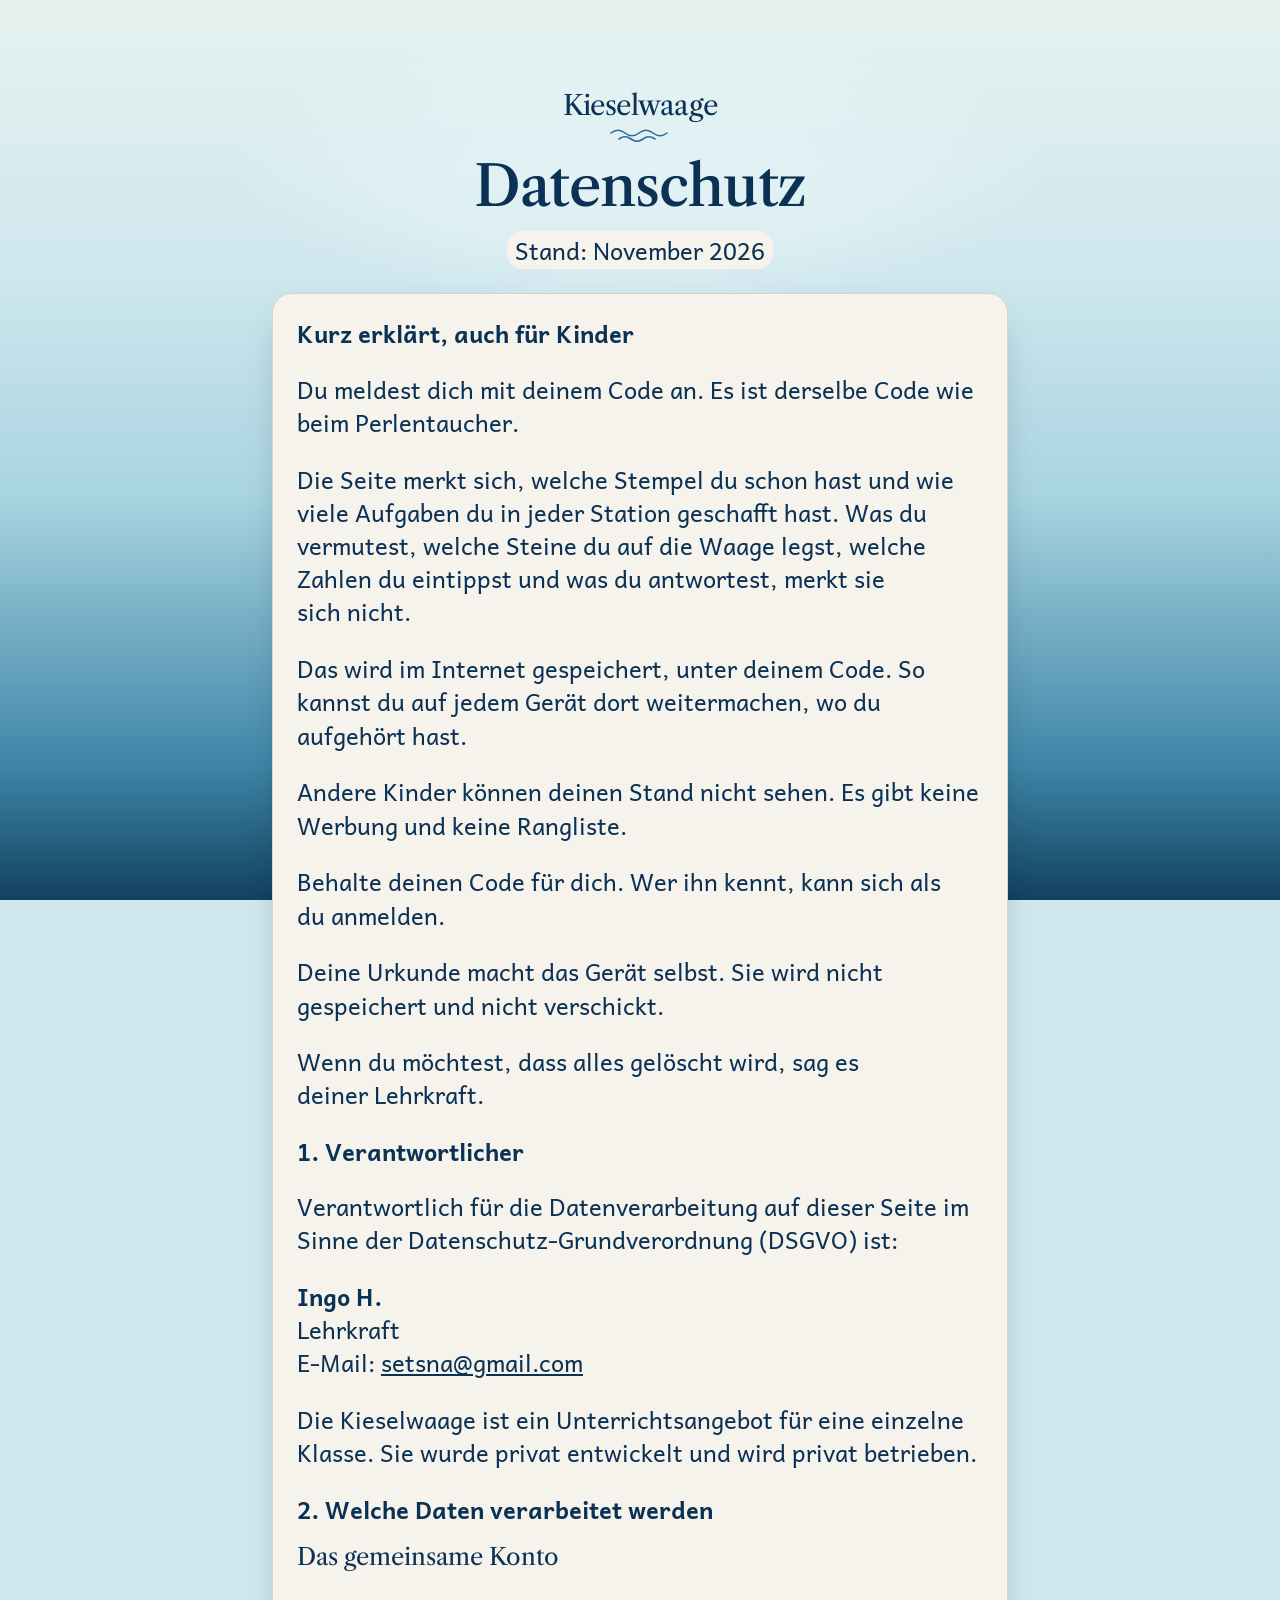
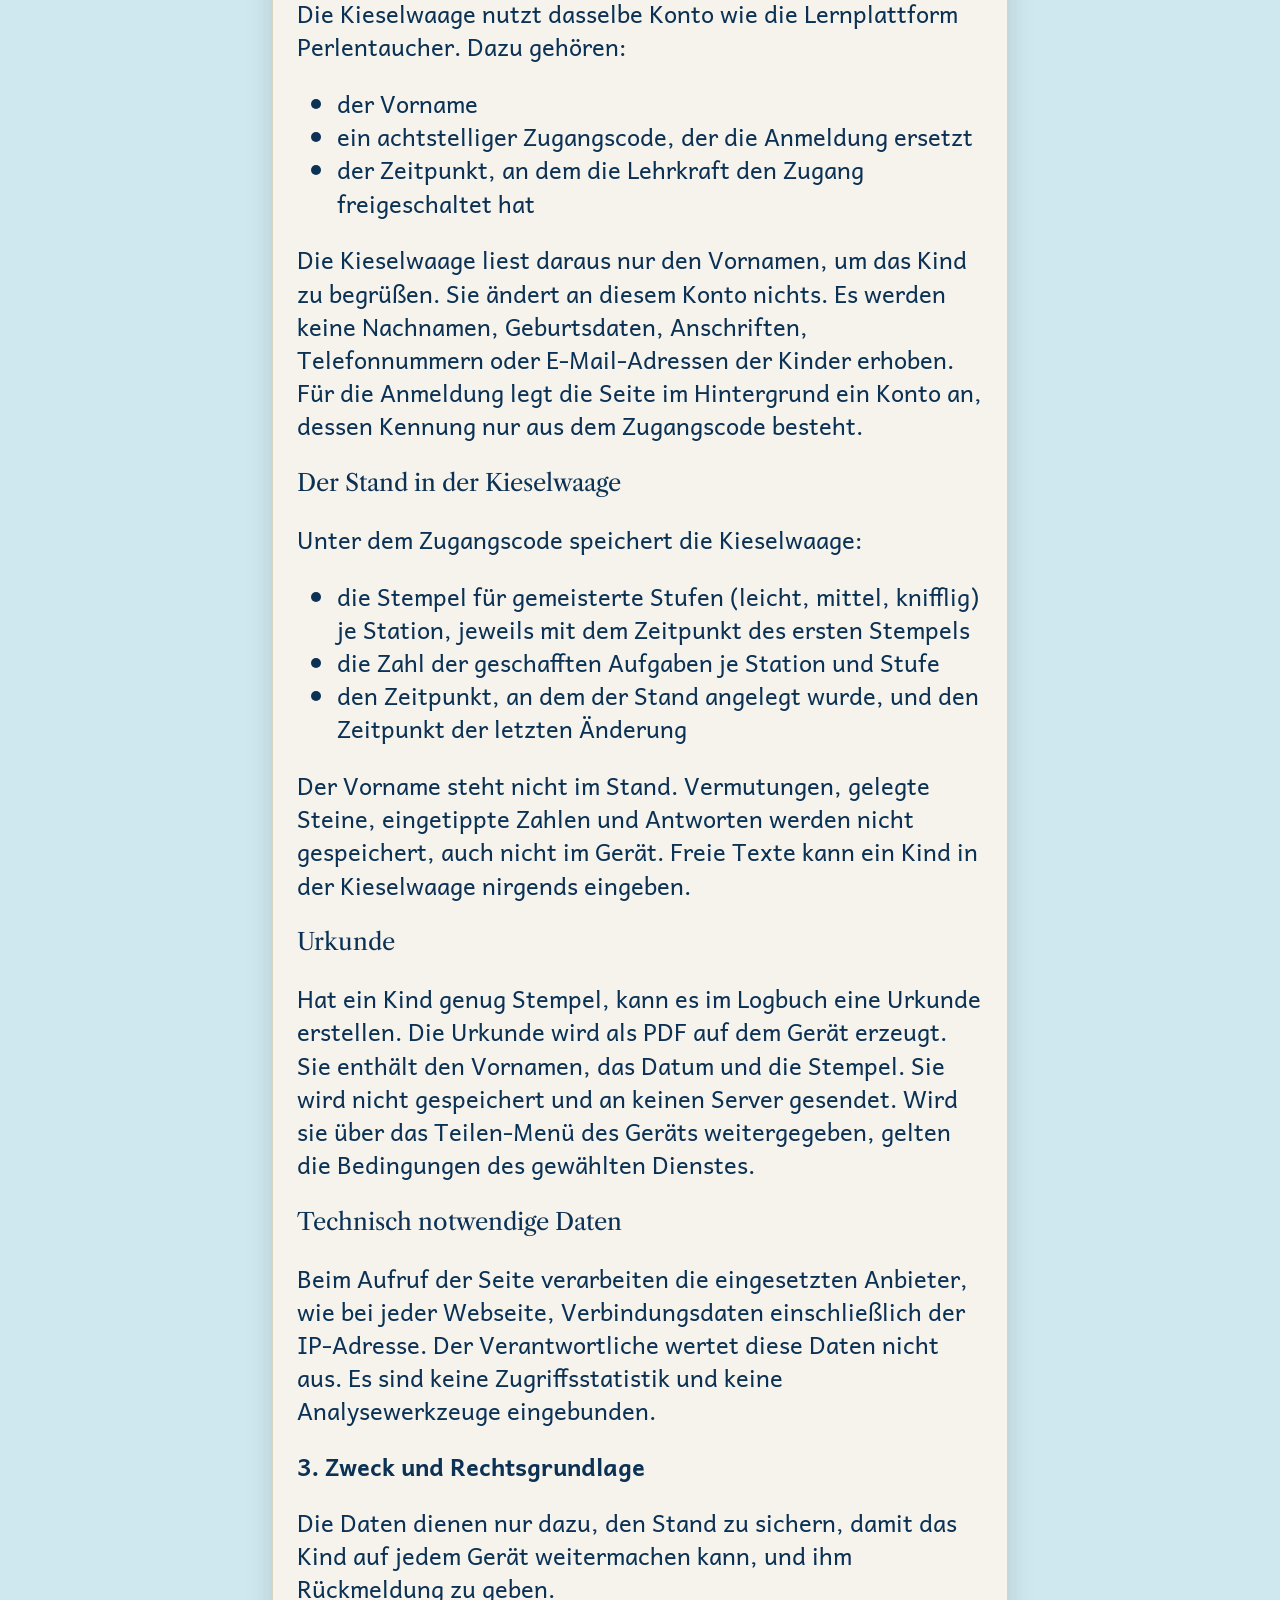
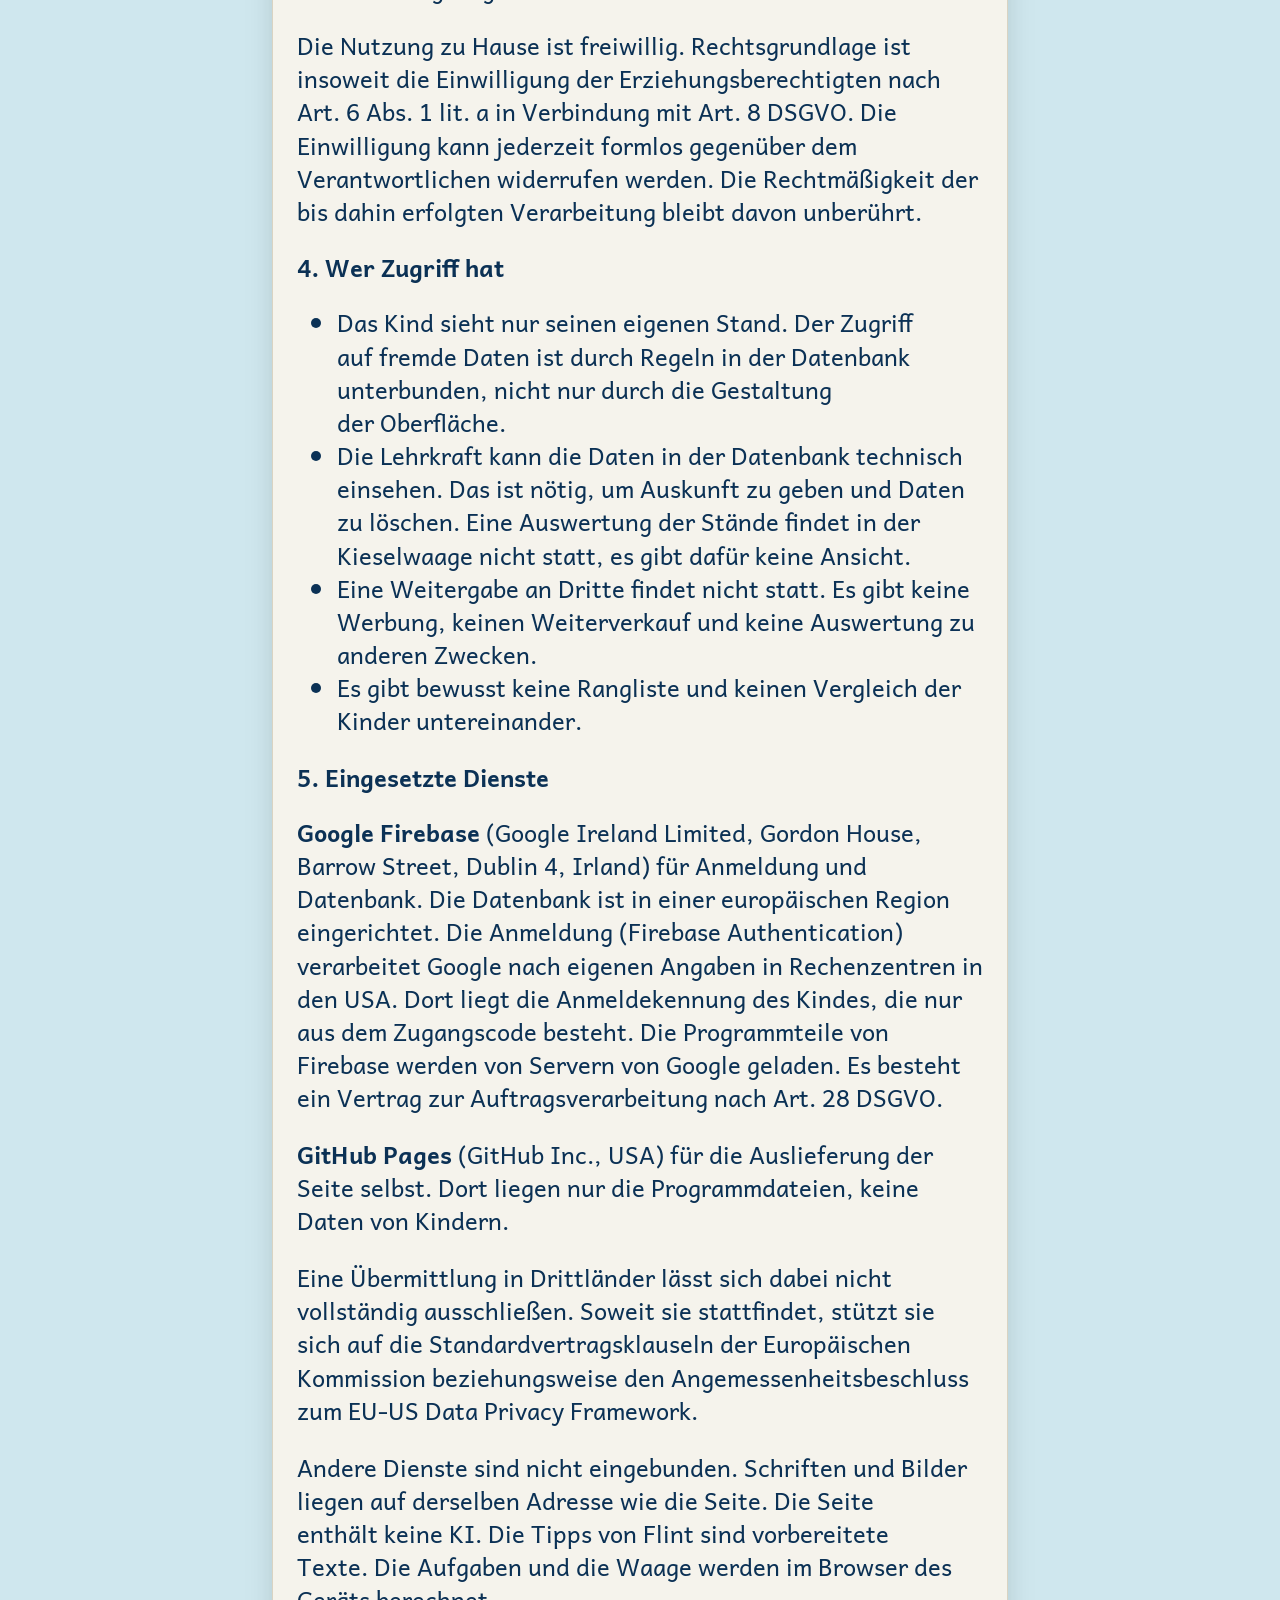
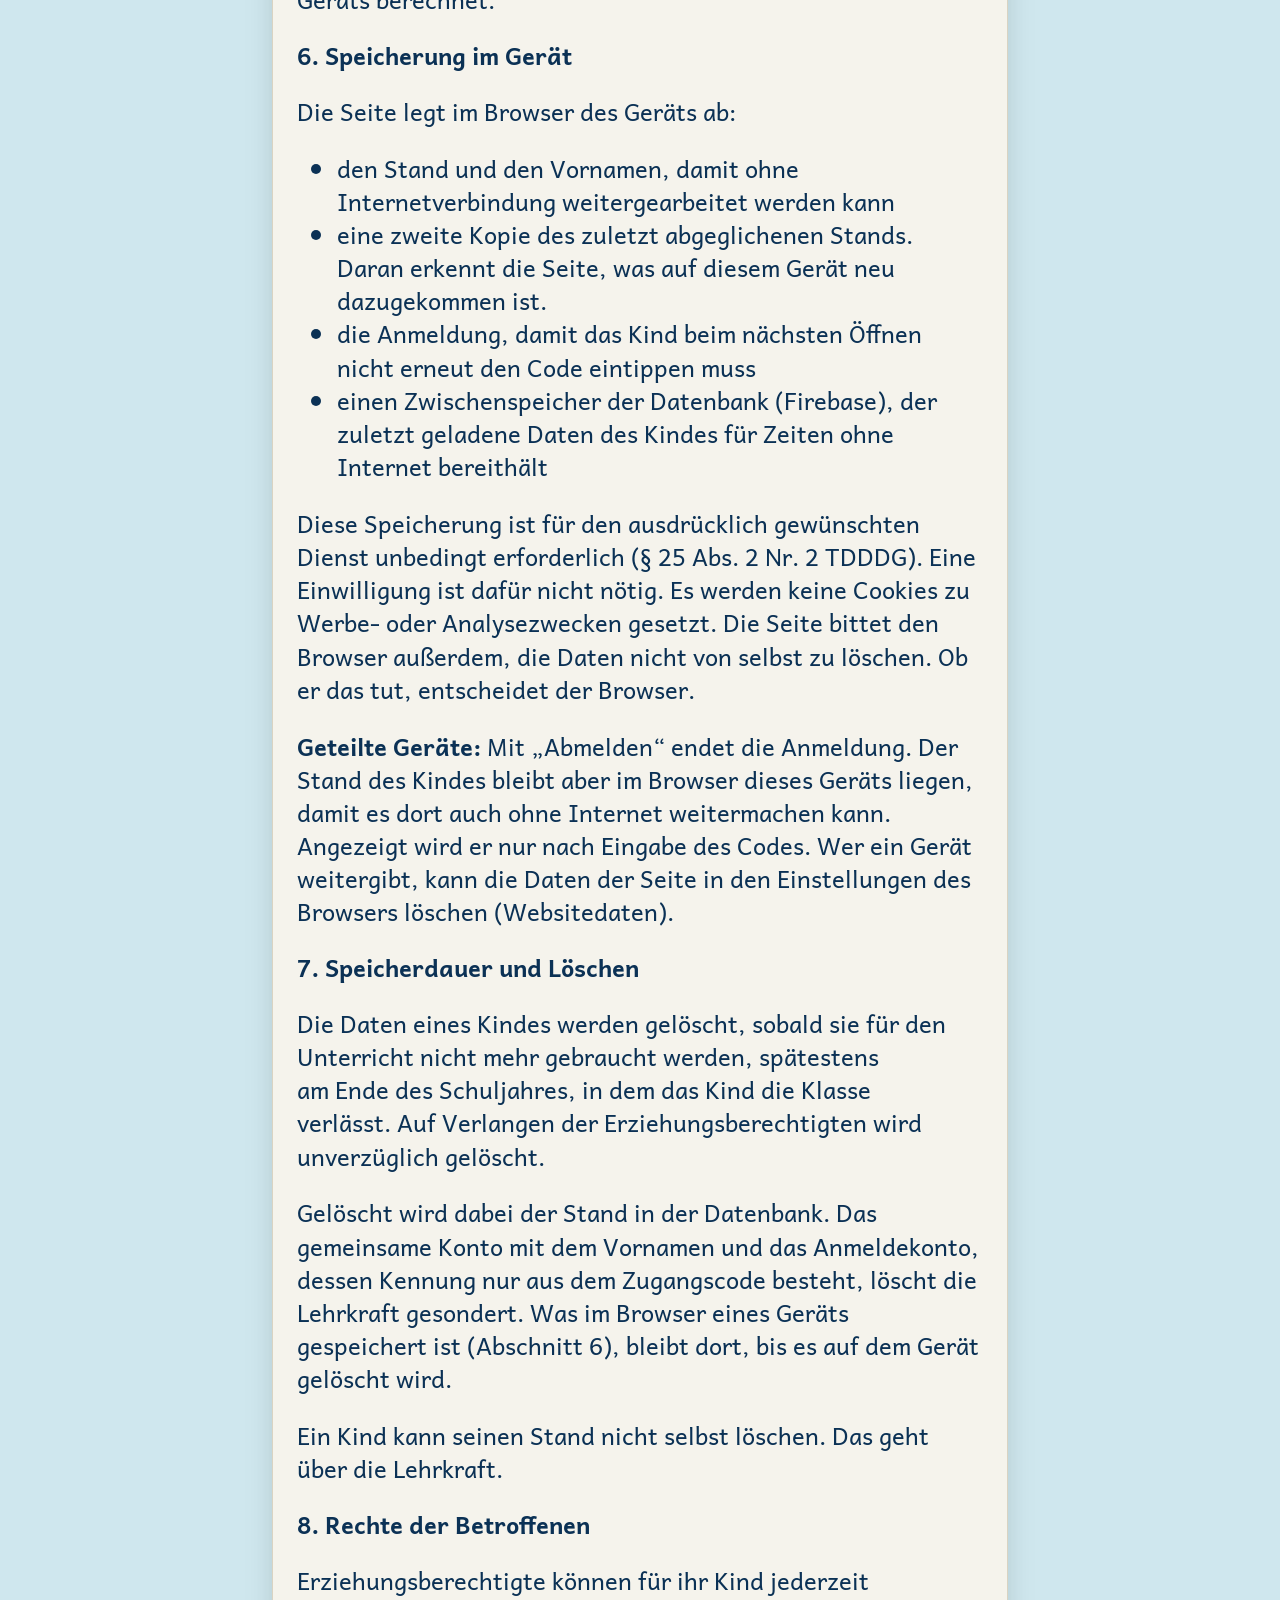
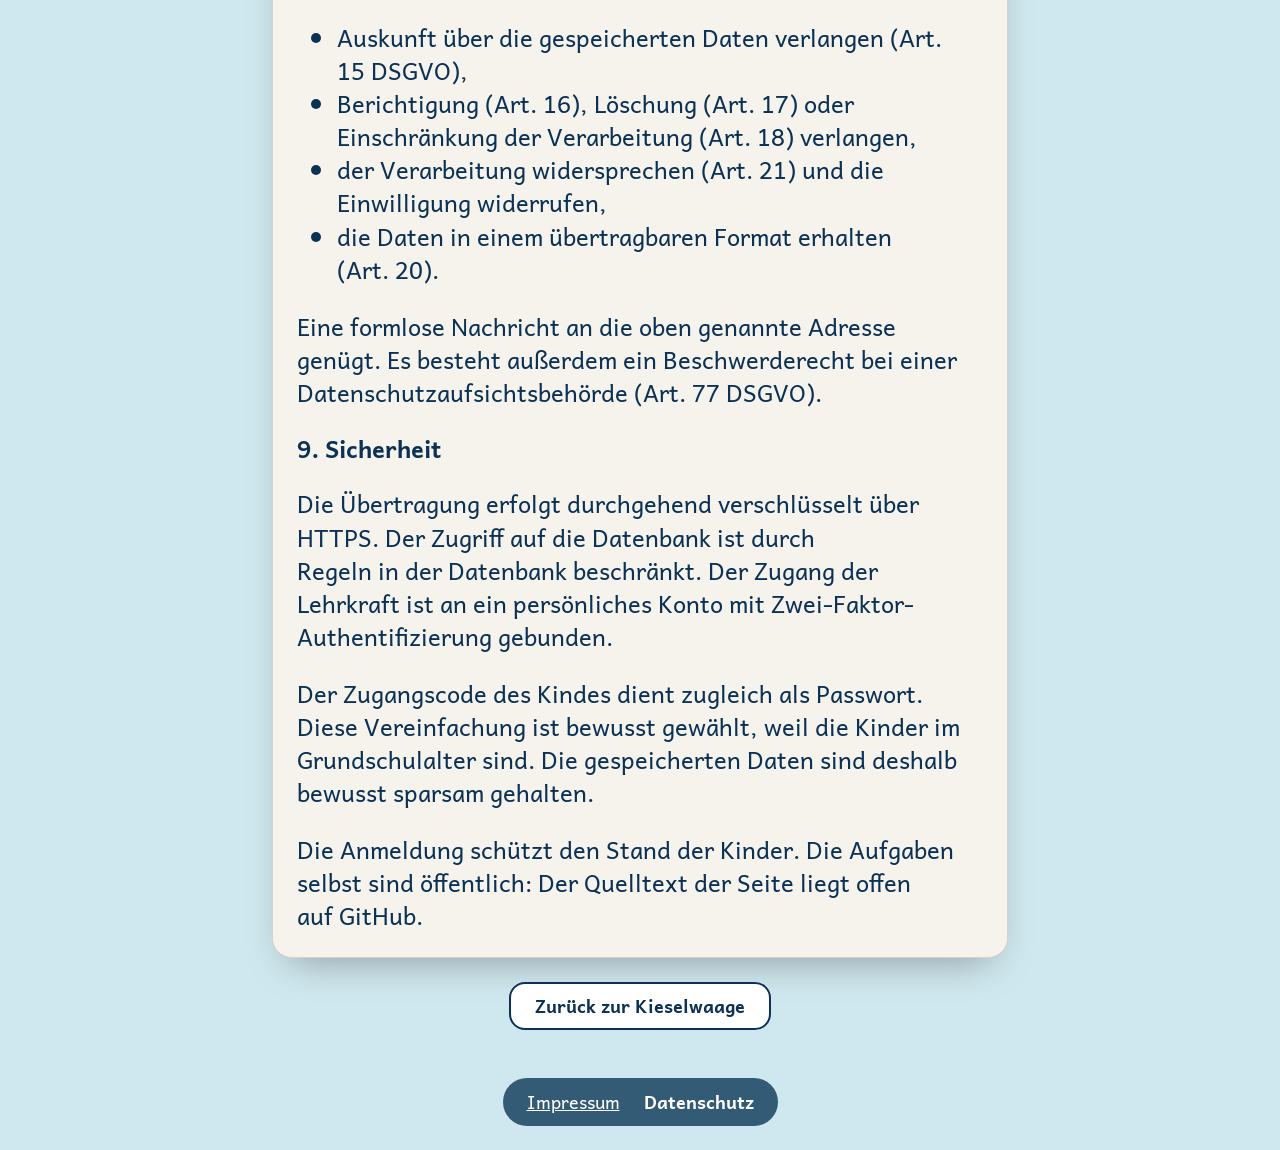
==== datenschutz.html @ 5410325e "Steine im Waagenbild antippbar, alter Satz verschwindet (v5) iPad-Befund: Kinder tippen auf die Stei" ====
<!doctype html>
<html lang="de">
<head>
  <meta charset="utf-8">
  <meta name="viewport" content="width=device-width, initial-scale=1, viewport-fit=cover">
  <meta http-equiv="Content-Security-Policy" content="default-src 'self'; img-src 'self'; style-src 'self'; script-src 'self'; font-src 'self'; connect-src 'self'; manifest-src 'self'; base-uri 'none'; form-action 'none'; object-src 'none'">
  <meta name="referrer" content="no-referrer">
  <meta name="robots" content="noindex, nofollow">
  <meta name="theme-color" content="#0e2f45">
  <title>Datenschutz – Kieselwaage</title>
  <link rel="stylesheet" href="css/tokens.css?v=5">
  <link rel="stylesheet" href="css/kieselwaage.css?v=5">
</head>
<body class="text-seite">
  <!-- Von Ingo freigegeben am 15.11.2026. Aufgebaut wie die Datenschutzseite der Chancenbucht, jede Angabe gegen den Code geprüft.
       15.11.2026 (Etappe 4): Abschnitt „Urkunde“ und „eingetippte Zahlen“ ergänzt, wie in der Chancenbucht. Von Ingo erneut freigegeben am 16.11.2026. -->
  <main class="seite">
    <header class="kopf">
      <a class="wortmarke" href="./">Kieselwaage<svg class="welle" viewBox="0 0 62 14" aria-hidden="true" focusable="false"><path d="M2 5c5-4 9-4 14 0s9 4 14 0 9-4 14 0 9 4 14 0M10 11c4-3 8-3 12 0s8 3 12 0 8-3 12 0" fill="none" stroke-width="1.6" stroke-linecap="round"/></svg></a>
      <h1>Datenschutz</h1>
      <p class="stand">Stand: November 2026</p>
    </header>

    <section class="papier rechtstext" aria-label="Datenschutzerklärung">
      <h2>Kurz erklärt, auch für Kinder</h2>
      <p>Du meldest dich mit deinem Code an. Es ist derselbe Code wie beim Perlentaucher.</p>
      <p>Die Seite merkt sich, welche Stempel du schon hast und wie viele Aufgaben du in jeder Station geschafft hast. Was du vermutest, welche Steine du auf die Waage legst, welche Zahlen du eintippst und was du antwortest, merkt sie sich nicht.</p>
      <p>Das wird im Internet gespeichert, unter deinem Code. So kannst du auf jedem Gerät dort weitermachen, wo du aufgehört hast.</p>
      <p>Andere Kinder können deinen Stand nicht sehen. Es gibt keine Werbung und keine Rangliste.</p>
      <p>Behalte deinen Code für dich. Wer ihn kennt, kann sich als du anmelden.</p>
      <p>Deine Urkunde macht das Gerät selbst. Sie wird nicht gespeichert und nicht verschickt.</p>
      <p>Wenn du möchtest, dass alles gelöscht wird, sag es deiner Lehrkraft.</p>

      <h2>1. Verantwortlicher</h2>
      <p>Verantwortlich für die Datenverarbeitung auf dieser Seite im Sinne der Datenschutz-Grundverordnung (DSGVO) ist:</p>
      <p><b>Ingo H.</b><br>Lehrkraft<br>E-Mail: <a href="mailto:setsna@gmail.com">setsna@gmail.com</a></p>
      <p>Die Kieselwaage ist ein Unterrichtsangebot für eine einzelne Klasse. Sie wurde privat entwickelt und wird privat betrieben.</p>

      <h2>2. Welche Daten verarbeitet werden</h2>
      <h3>Das gemeinsame Konto</h3>
      <p>Die Kieselwaage nutzt dasselbe Konto wie die Lernplattform Perlentaucher. Dazu gehören:</p>
      <ul>
        <li>der Vorname</li>
        <li>ein achtstelliger Zugangscode, der die Anmeldung ersetzt</li>
        <li>der Zeitpunkt, an dem die Lehrkraft den Zugang freigeschaltet hat</li>
      </ul>
      <p>Die Kieselwaage liest daraus nur den Vornamen, um das Kind zu begrüßen. Sie ändert an diesem Konto nichts. Es werden keine Nachnamen, Geburtsdaten, Anschriften, Telefonnummern oder E-Mail-Adressen der Kinder erhoben. Für die Anmeldung legt die Seite im Hintergrund ein Konto an, dessen Kennung nur aus dem Zugangscode besteht.</p>

      <h3>Der Stand in der Kieselwaage</h3>
      <p>Unter dem Zugangscode speichert die Kieselwaage:</p>
      <ul>
        <li>die Stempel für gemeisterte Stufen (leicht, mittel, knifflig) je Station, jeweils mit dem Zeitpunkt des ersten Stempels</li>
        <li>die Zahl der geschafften Aufgaben je Station und Stufe</li>
        <li>den Zeitpunkt, an dem der Stand angelegt wurde, und den Zeitpunkt der letzten Änderung</li>
      </ul>
      <p>Der Vorname steht nicht im Stand. Vermutungen, gelegte Steine, eingetippte Zahlen und Antworten werden nicht gespeichert, auch nicht im Gerät. Freie Texte kann ein Kind in der Kieselwaage nirgends eingeben.</p>

      <h3>Urkunde</h3>
      <p>Hat ein Kind genug Stempel, kann es im Logbuch eine Urkunde erstellen. Die Urkunde wird als PDF auf dem Gerät erzeugt. Sie enthält den Vornamen, das Datum und die Stempel. Sie wird nicht gespeichert und an keinen Server gesendet. Wird sie über das Teilen-Menü des Geräts weitergegeben, gelten die Bedingungen des gewählten Dienstes.</p>

      <h3>Technisch notwendige Daten</h3>
      <p>Beim Aufruf der Seite verarbeiten die eingesetzten Anbieter, wie bei jeder Webseite, Verbindungsdaten einschließlich der IP-Adresse. Der Verantwortliche wertet diese Daten nicht aus. Es sind keine Zugriffsstatistik und keine Analysewerkzeuge eingebunden.</p>

      <h2>3. Zweck und Rechtsgrundlage</h2>
      <p>Die Daten dienen nur dazu, den Stand zu sichern, damit das Kind auf jedem Gerät weitermachen kann, und ihm Rückmeldung zu geben.</p>
      <p>Die Nutzung zu Hause ist freiwillig. Rechtsgrundlage ist insoweit die Einwilligung der Erziehungsberechtigten nach Art. 6 Abs. 1 lit. a in Verbindung mit Art. 8 DSGVO. Die Einwilligung kann jederzeit formlos gegenüber dem Verantwortlichen widerrufen werden. Die Rechtmäßigkeit der bis dahin erfolgten Verarbeitung bleibt davon unberührt.</p>

      <h2>4. Wer Zugriff hat</h2>
      <ul>
        <li>Das Kind sieht nur seinen eigenen Stand. Der Zugriff auf fremde Daten ist durch Regeln in der Datenbank unterbunden, nicht nur durch die Gestaltung der Oberfläche.</li>
        <li>Die Lehrkraft kann die Daten in der Datenbank technisch einsehen. Das ist nötig, um Auskunft zu geben und Daten zu löschen. Eine Auswertung der Stände findet in der Kieselwaage nicht statt, es gibt dafür keine Ansicht.</li>
        <li>Eine Weitergabe an Dritte findet nicht statt. Es gibt keine Werbung, keinen Weiterverkauf und keine Auswertung zu anderen Zwecken.</li>
        <li>Es gibt bewusst keine Rangliste und keinen Vergleich der Kinder untereinander.</li>
      </ul>

      <h2>5. Eingesetzte Dienste</h2>
      <p><b>Google Firebase</b> (Google Ireland Limited, Gordon House, Barrow Street, Dublin 4, Irland) für Anmeldung und Datenbank. Die Datenbank ist in einer europäischen Region eingerichtet. Die Anmeldung (Firebase Authentication) verarbeitet Google nach eigenen Angaben in Rechenzentren in den USA. Dort liegt die Anmeldekennung des Kindes, die nur aus dem Zugangscode besteht. Die Programmteile von Firebase werden von Servern von Google geladen. Es besteht ein Vertrag zur Auftragsverarbeitung nach Art. 28 DSGVO.</p>
      <p><b>GitHub Pages</b> (GitHub Inc., USA) für die Auslieferung der Seite selbst. Dort liegen nur die Programmdateien, keine Daten von Kindern.</p>
      <p>Eine Übermittlung in Drittländer lässt sich dabei nicht vollständig ausschließen. Soweit sie stattfindet, stützt sie sich auf die Standardvertragsklauseln der Europäischen Kommission beziehungsweise den Angemessenheitsbeschluss zum EU-US Data Privacy Framework.</p>
      <p>Andere Dienste sind nicht eingebunden. Schriften und Bilder liegen auf derselben Adresse wie die Seite. Die Seite enthält keine KI. Die Tipps von Flint sind vorbereitete Texte. Die Aufgaben und die Waage werden im Browser des Geräts berechnet.</p>

      <h2>6. Speicherung im Gerät</h2>
      <p>Die Seite legt im Browser des Geräts ab:</p>
      <ul>
        <li>den Stand und den Vornamen, damit ohne Internetverbindung weitergearbeitet werden kann</li>
        <li>eine zweite Kopie des zuletzt abgeglichenen Stands. Daran erkennt die Seite, was auf diesem Gerät neu dazugekommen ist.</li>
        <li>die Anmeldung, damit das Kind beim nächsten Öffnen nicht erneut den Code eintippen muss</li>
        <li>einen Zwischenspeicher der Datenbank (Firebase), der zuletzt geladene Daten des Kindes für Zeiten ohne Internet bereithält</li>
      </ul>
      <p>Diese Speicherung ist für den ausdrücklich gewünschten Dienst unbedingt erforderlich (§ 25 Abs. 2 Nr. 2 TDDDG). Eine Einwilligung ist dafür nicht nötig. Es werden keine Cookies zu Werbe- oder Analysezwecken gesetzt. Die Seite bittet den Browser außerdem, die Daten nicht von selbst zu löschen. Ob er das tut, entscheidet der Browser.</p>
      <p><b>Geteilte Geräte:</b> Mit „Abmelden“ endet die Anmeldung. Der Stand des Kindes bleibt aber im Browser dieses Geräts liegen, damit es dort auch ohne Internet weitermachen kann. Angezeigt wird er nur nach Eingabe des Codes. Wer ein Gerät weitergibt, kann die Daten der Seite in den Einstellungen des Browsers löschen (Websitedaten).</p>

      <h2>7. Speicherdauer und Löschen</h2>
      <p>Die Daten eines Kindes werden gelöscht, sobald sie für den Unterricht nicht mehr gebraucht werden, spätestens am Ende des Schuljahres, in dem das Kind die Klasse verlässt. Auf Verlangen der Erziehungsberechtigten wird unverzüglich gelöscht.</p>
      <p>Gelöscht wird dabei der Stand in der Datenbank. Das gemeinsame Konto mit dem Vornamen und das Anmeldekonto, dessen Kennung nur aus dem Zugangscode besteht, löscht die Lehrkraft gesondert. Was im Browser eines Geräts gespeichert ist (Abschnitt 6), bleibt dort, bis es auf dem Gerät gelöscht wird.</p>
      <p>Ein Kind kann seinen Stand nicht selbst löschen. Das geht über die Lehrkraft.</p>

      <h2>8. Rechte der Betroffenen</h2>
      <p>Erziehungsberechtigte können für ihr Kind jederzeit</p>
      <ul>
        <li>Auskunft über die gespeicherten Daten verlangen (Art. 15 DSGVO),</li>
        <li>Berichtigung (Art. 16), Löschung (Art. 17) oder Einschränkung der Verarbeitung (Art. 18) verlangen,</li>
        <li>der Verarbeitung widersprechen (Art. 21) und die Einwilligung widerrufen,</li>
        <li>die Daten in einem übertragbaren Format erhalten (Art. 20).</li>
      </ul>
      <p>Eine formlose Nachricht an die oben genannte Adresse genügt. Es besteht außerdem ein Beschwerderecht bei einer Datenschutzaufsichtsbehörde (Art. 77 DSGVO).</p>

      <h2>9. Sicherheit</h2>
      <p>Die Übertragung erfolgt durchgehend verschlüsselt über HTTPS. Der Zugriff auf die Datenbank ist durch Regeln in der Datenbank beschränkt. Der Zugang der Lehrkraft ist an ein persönliches Konto mit Zwei-Faktor-Authentifizierung gebunden.</p>
      <p>Der Zugangscode des Kindes dient zugleich als Passwort. Diese Vereinfachung ist bewusst gewählt, weil die Kinder im Grundschulalter sind. Die gespeicherten Daten sind deshalb bewusst sparsam gehalten.</p>
      <p>Die Anmeldung schützt den Stand der Kinder. Die Aufgaben selbst sind öffentlich: Der Quelltext der Seite liegt offen auf GitHub.</p>
    </section>

    <p class="knopfreihe knopfreihe--mitte"><a class="knopf" href="./">Zurück zur Kieselwaage</a></p>
  </main>
  <footer class="fuss"><a href="impressum.html">Impressum</a> <a href="datenschutz.html" aria-current="page">Datenschutz</a></footer>
</body>
</html>
---- css/tokens.css ----
/* Kieselwaage: Schriften, Farben, Abstände, Schriftgrößen an einer Stelle.
   Grundlage: Lernlagune DESIGN.md, übernommen aus der Chancenbucht. Inhaltsfarben (Kiesel, Steine) kommen in Etappe 1c/2. */

@font-face {
  font-family: 'Libre Caslon Text';
  src: url('../schriften/libre-caslon-text.woff2') format('woff2');
  font-weight: 400 700;
  font-style: normal;
  font-display: swap;
}
@font-face {
  font-family: 'Andika';
  src: url('../schriften/andika-regular.woff2') format('woff2');
  font-weight: 400;
  font-style: normal;
  font-display: swap;
}
@font-face {
  font-family: 'Andika';
  src: url('../schriften/andika-bold.woff2') format('woff2');
  font-weight: 700;
  font-style: normal;
  font-display: swap;
}

:root {
  /* Farben (Lernlagune) */
  --tiefe: #0e2f45;
  --navy: #0b3155;
  --navy-weich: #133c5a;
  --welle: #2d6f98;
  --weiss: #ffffff;
  --papier: #f5f3ec;
  --papier-linie: #d9d3c2;
  --tinte-leise: #4a6275;
  --glas-kante: rgba(255, 255, 255, 0.5);
  --glas-schatten: rgba(0, 0, 0, 0.36);
  --nebel: rgba(10, 52, 84, 0.7);


  /* Schriften */
  --schrift-name: 'Libre Caslon Text', Georgia, 'Times New Roman', serif;
  --schrift-text: 'Andika', 'Trebuchet MS', system-ui, sans-serif;

  /* Schriftgrößen (rem mit Untergrenze, damit Lesetext nicht schrumpft) */
  --gr-display: clamp(2.25rem, 1.6rem + 2.4vw, 3.75rem);
  --gr-title: clamp(1.75rem, 1.4rem + 1.2vw, 2.5rem);
  --gr-text: clamp(1.25rem, 1rem + 0.6vw, 1.625rem);
  --gr-label: clamp(1rem, 0.9rem + 0.3vw, 1.125rem);
  --gr-klein: clamp(1rem, 0.92rem + 0.25vw, 1.125rem);

  /* Abstände */
  --a-xs: 0.25rem;
  --a-s: 0.5rem;
  --a-m: 1rem;
  --a-l: 1.5rem;
  --a-xl: 2.5rem;
  --zeile: 34em;

  /* Rundungen */
  --r-papier: 1.25rem;
  --r-knopf: 1rem;

  /* Bewegung: nur opacity und transform */
  --kurve: cubic-bezier(0.16, 1, 0.3, 1);
  --dauer: 220ms;

  /* Touchziel */
  --tippen: 48px;
}
---- css/kieselwaage.css ----
/* Kieselwaage: Gestaltung nach Lernlagune DESIGN.md (Etappe 1c).
   Grundregeln: Navy nur im Licht (heller Hof hinter dunkler Schrift), Glasrezept unverändert
   (blur 6px, saturate 140 %, 2-px-Lichtkante), Bewegung nur über opacity und transform,
   Touchziele mindestens 48 px, Lesetext mit Untergrenze (rem/clamp), Grafik und Rahmen am Maßstab --s. */

*, *::before, *::after { box-sizing: border-box; }
html { -webkit-text-size-adjust: 100%; overflow-x: clip; }

/* ---------- Maßstab: Entwurf 1088 px breit (iPad hoch) ---------- */
:root { --s: calc(min(100vw, 1088px) / 1088); }
@media (orientation: landscape) and (min-width: 820px) {
  /* nie über 1: Sonst wächst die Schrift auf großen Bildschirmen, die Seite aber nicht (Ingos Monitor, 15.11.2026) */
  :root { --s: min(1px, calc(100svh / 1010), calc(100vw / 1360)); }
}
@media (max-width: 640px) and (orientation: portrait) {
  :root { --s: min(1px, calc(100vw / 600)); }
}

body {
  margin: 0;
  min-height: 100vh;
  min-height: 100svh;
  font-family: var(--schrift-text);
  font-size: var(--gr-text);
  line-height: 1.4;
  color: var(--navy);
  background: var(--tiefe);
  position: relative;
  isolation: isolate;
  overflow-x: clip;   /* Lichthof und Licht dürfen nicht seitlich überstehen (kein waagerechtes Scrollen) */
}
:focus-visible { outline: 3px solid var(--navy); outline-offset: 4px; }

.nurvorlesen {
  position: absolute; width: 1px; height: 1px; margin: -1px; padding: 0; overflow: hidden;
  clip: rect(0 0 0 0); clip-path: inset(50%); white-space: nowrap; border: 0;
}

/* ---------- Wasser, Licht, Blasen ---------- */
.wasser {
  position: fixed; inset: 0; z-index: -2; pointer-events: none;
  background: linear-gradient(180deg, #e6f2ef 0%, #a9d4e1 30%, #3f86a8 70%, #12425f 100%);   /* Ersatz, solange das Bild lädt */
}
.wasser img { width: 100%; height: 100%; object-fit: cover; object-position: 50% 0%; display: block; }
.licht, .blasen { position: absolute; z-index: -1; pointer-events: none; }
.licht {
  top: 0; left: 50%;
  width: min(60rem, 100%); height: calc(560 * var(--s));
  transform: translateX(-50%);
  background: radial-gradient(ellipse 46% 64% at 50% 0%, rgba(255, 252, 235, 0.55), rgba(220, 244, 250, 0.2) 55%, transparent 80%);
  opacity: 0.75;
  animation: licht-atmen 11s ease-in-out infinite alternate;
}
@keyframes licht-atmen { to { opacity: 1; transform: translateX(-50%) scaleX(1.08); } }
.blasen { inset: 0 0 auto; height: 100vh; height: 100svh; overflow: hidden; }
.blasen span {
  position: absolute; bottom: 0;
  width: 0.875rem; aspect-ratio: 1; border-radius: 50%;
  border: 1px solid rgba(235, 250, 255, 0.55);
  background: radial-gradient(circle at 32% 30%, rgba(255, 255, 255, 0.7) 0 14%, rgba(200, 238, 250, 0.08) 40%, transparent 70%);
  opacity: 0;
  animation: blase-steigt 18s linear infinite;
}
.blasen span:nth-child(1) { left: 1%; animation-duration: 17s; animation-delay: -2s; }
.blasen span:nth-child(2) { left: 2.4%; width: 0.5625rem; animation-duration: 22s; animation-delay: -11s; }
.blasen span:nth-child(3) { left: 3.4%; width: 0.375rem; animation-duration: 15s; animation-delay: -7s; }
.blasen span:nth-child(4) { right: 1%; width: 0.6875rem; animation-duration: 20s; animation-delay: -4s; }
.blasen span:nth-child(5) { right: 2.6%; width: 0.4375rem; animation-duration: 16s; animation-delay: -13s; }
.blasen span:nth-child(6) { right: 3.4%; width: 0.5625rem; animation-duration: 24s; animation-delay: -18s; }
@keyframes blase-steigt {
  0% { transform: translate3d(0, 0, 0); opacity: 0; }
  10% { opacity: 0.9; }
  50% { transform: translate3d(10px, -50vh, 0); }
  85% { opacity: 0.7; }
  100% { transform: translate3d(-6px, -100vh, 0); opacity: 0; }
}
.ruht .licht, .ruht .blasen span { animation-play-state: paused; }

/* ---------- Seite ---------- */
.seite { max-width: 80rem; margin: 0 auto; padding: calc(96 * var(--s)) var(--a-m) var(--a-l); outline: none; }

/* Kopf im Lichthof: Navy steht nur auf hellem Grund */
.kopf { position: relative; text-align: center; margin: 0 auto var(--a-l); max-width: 44rem; }
.kopf::before {
  content: ''; position: absolute; z-index: -1; inset: -2.5rem -3rem;
  background: radial-gradient(ellipse at 50% 45%, rgba(228, 243, 245, 0.88) 0%, rgba(228, 243, 245, 0.6) 45%, transparent 72%);
  pointer-events: none;
}
.wortmarke {
  font-family: var(--schrift-name); font-size: max(1rem, calc(31 * var(--s))); letter-spacing: -0.02em;
  margin: 0 0 var(--a-s); display: inline-flex; flex-direction: column; align-items: center; gap: var(--a-xs);
  color: var(--navy);
}
a.wortmarke { text-decoration: none; min-height: var(--tippen); justify-content: center; }
.welle { width: 62px; height: 14px; stroke: var(--welle); }
h1 { font-family: var(--schrift-name); font-weight: 500; font-size: var(--gr-display); line-height: 1.3; letter-spacing: -0.02em; margin: 0; }
h2 { font-family: var(--schrift-name); font-weight: 400; font-size: var(--gr-title); line-height: 1.3; margin: var(--a-l) 0 var(--a-s); }
h3 { font-family: var(--schrift-name); font-weight: 400; font-size: var(--gr-text); margin: var(--a-m) 0 var(--a-xs); }
.unterzeile { margin: var(--a-s) 0 0; color: var(--navy-weich); font-size: var(--gr-text); }

/* Flint: gemaltes Bild, rund ausgeblendet, kein Rahmen, keine Bewegung */
.otter {
  display: block; margin: var(--a-m) auto 0;
  width: clamp(9rem, calc(300 * var(--s)), 18rem); height: auto; aspect-ratio: 1;
  border-radius: 50%;
  -webkit-mask-image: radial-gradient(circle at 50% 50%, #000 56%, transparent 71%);
  mask-image: radial-gradient(circle at 50% 50%, #000 56%, transparent 71%);
}

/* ---------- Papier: helle Fläche für Formulare und Text ---------- */
.papier {
  background: var(--papier);
  border: 1px solid var(--papier-linie);
  border-radius: var(--r-papier);
  padding: var(--a-l);
  margin: var(--a-l) auto;
  max-width: 40rem;
  box-shadow: 0 18px 40px -18px var(--glas-schatten);
}
.papier > :first-child { margin-top: 0; }
.papier > :last-child { margin-bottom: 0; }
.papier p, .papier li { max-width: var(--zeile); }
.papier a { color: var(--navy); }
.leise { color: var(--tinte-leise); font-size: var(--gr-klein); }

/* Formular */
label { display: block; font-size: var(--gr-label); font-weight: 700; margin-bottom: var(--a-xs); }
input[type="text"] {
  font: inherit; color: var(--navy); background: var(--weiss);
  border: 2px solid var(--navy-weich); border-radius: var(--r-knopf);
  min-height: var(--tippen); padding: 0 var(--a-m); width: 100%;
}
.code-feld { max-width: 16rem; letter-spacing: 0.12em; text-transform: uppercase; }
.hinweis-feld { min-height: 1.45em; margin: var(--a-s) 0 0; font-weight: 700; }
.hinweis-feld:empty { min-height: 0; }

/* Knöpfe */
.knopf {
  font: inherit; font-size: var(--gr-label); font-weight: 700;
  min-height: var(--tippen); min-width: var(--tippen); padding: 0 var(--a-l);
  border-radius: var(--r-knopf); border: 2px solid var(--navy); background: var(--weiss); color: var(--navy);
  cursor: pointer; transition: transform var(--dauer) var(--kurve);
}
.knopf:active { transform: scale(0.98); }
.knopf[disabled] { opacity: 0.55; cursor: not-allowed; }
.knopf.haupt { background: var(--navy); color: var(--weiss); }
a.knopf { display: inline-flex; align-items: center; text-decoration: none; }
.knopfreihe { display: flex; flex-wrap: wrap; gap: var(--a-s) var(--a-m); align-items: center; margin: var(--a-l) 0 0; }
.knopfreihe--mitte { justify-content: center; }
/* Ruhiger Glasknopf auf dem Wasser (z. B. Abmelden) */
.knopf.glas-knopf {
  background: rgba(10, 52, 84, 0.74); color: var(--weiss); border-color: var(--glas-kante);   /* 0.74: Weiß bleibt auch über hellem Sand über 4.5 : 1 */
  -webkit-backdrop-filter: blur(6px); backdrop-filter: blur(6px);
}
.knopf.glas-knopf:focus-visible { outline-color: var(--weiss); }

/* ---------- Startseite: Stationen als Glasfenster ---------- */
.netz-zeile { max-width: 40rem; margin: 0 auto var(--a-m); padding: var(--a-s) var(--a-m); background: var(--papier); border-radius: var(--r-knopf); font-size: var(--gr-klein); }
.stationen {
  list-style: none; margin: calc(40 * var(--s)) auto 0; padding: 0;
  --spalten: 2;
  --luecke: calc(36 * var(--s));
  display: flex; flex-wrap: wrap; justify-content: center;   /* Hochformat: 2 + 2 */
  gap: var(--luecke);
  max-width: 50rem;
}
/* Querformat: alle vier nebeneinander, ohne Scrollen (Lernlagune: Querformat-ohne-Scrollen) */
@media (orientation: landscape) and (min-width: 820px) {
  .stationen { --spalten: 4; max-width: 72rem; }
}
.stationen > li { display: flex; flex: 0 1 calc((100% - (var(--spalten) - 1) * var(--luecke)) / var(--spalten) - 1px); min-width: 0; }
@media (max-width: 560px) {
  .stationen > li { flex-basis: 100%; max-width: 22rem; }
}
.station {
  flex: 1; width: 100%; margin: 0; font: inherit;
  container-type: inline-size;   /* für die Titelgröße (cqi) */
  position: relative; display: flex; flex-direction: column; align-items: center; text-align: center;
  min-height: calc(330 * var(--s));
  padding: calc(44 * var(--s)) var(--a-m) calc(36 * var(--s));
  border-radius: calc(72 * var(--s));
  color: var(--weiss);
  background: linear-gradient(180deg, rgba(214, 242, 252, 0.13), rgba(40, 110, 150, 0.06) 55%, rgba(8, 42, 70, 0.42));
  border: 2px solid var(--glas-kante);
  box-shadow: inset 0 2px 0 rgba(255, 255, 255, 0.62), inset 0 0 0 2px rgba(255, 255, 255, 0.16), inset 0 0 calc(22 * var(--s)) rgba(200, 240, 255, 0.38), 0 26px 50px -10px rgba(3, 20, 35, 0.38);
  -webkit-backdrop-filter: blur(6px) saturate(140%);
  backdrop-filter: blur(6px) saturate(140%);
}
/* „Kommt bald“: dunkleres Nebelglas, damit kleine weiße Schrift auch über hellem Wasser AA erreicht */
.station--bald { background: var(--nebel); }
.station__name { display: block; margin: 0; font-family: var(--schrift-name); font-weight: 400; font-size: max(1.375rem, calc(40 * var(--s)));
  font-size: clamp(min(1.25rem, 12.5cqi), 12.5cqi, 2.25rem);   /* richtet sich nach der Kartenbreite (Container), ältere Browser nehmen die Zeile davor.
     12.5cqi: „Gleichgewicht“ (längstes Wort) passt in eine Zeile; Wörter werden nie mitten im Wort getrennt (1c, 15.11.2026). */
  max-width: 100%; hyphens: manual; overflow-wrap: normal; line-height: 1.3; text-shadow: 0 1px 3px rgba(4, 30, 50, 0.55); }
.station__kurz { display: block; font-size: var(--gr-klein); line-height: 1.3; }
/* Live-Station: ganzes Fenster ist der Knopf. Getöntes Glas (0.62 oben), damit kleine weiße Schrift AA erreicht. */
.station--live {
  cursor: pointer;
  background: linear-gradient(180deg, rgba(10, 52, 84, 0.62), rgba(8, 42, 70, 0.78));
  transition: transform var(--dauer) var(--kurve);
}
.station--live:active { transform: scale(0.975); }
.station--live:focus-visible { outline: 3px solid var(--weiss); outline-offset: 6px; }
@media (hover: hover) { .station--live:hover { transform: translateY(-6px); } }
.stempel-punkte { display: inline-flex; gap: 0.5rem; margin-top: var(--a-s); }
.stempel-punkt { display: inline-block; width: 1rem; height: 1rem; border-radius: 50%; border: 2px dashed rgba(255, 255, 255, 0.85); vertical-align: middle; }
.stempel-punkt--voll { border-style: solid; background: var(--weiss); box-shadow: inset 0 0 0 3px var(--welle); }
.station__linie { width: 60%; height: 1px; margin: calc(14 * var(--s)) auto; background: linear-gradient(90deg, transparent, rgba(255, 255, 255, 0.7), transparent); position: relative; }
.station__linie::after { content: ''; position: absolute; left: 50%; top: 50%; width: 6px; height: 6px; margin: -3px 0 0 -3px; border-radius: 50%; background: var(--weiss); box-shadow: 0 0 8px rgba(255, 255, 255, 0.8); }
.station p { margin: 0; font-size: var(--gr-klein); line-height: 1.3; text-shadow: 0 1px 3px rgba(4, 30, 50, 0.55); }
.station__bild { display: block; width: 100%; height: auto; aspect-ratio: 4 / 3; object-fit: cover; margin: auto 0 calc(10 * var(--s)); border-radius: calc(36 * var(--s)); box-shadow: 0 0 0 1px rgba(255, 255, 255, 0.35), 0 8px 18px -8px rgba(3, 20, 35, 0.5); }
.station__bald { margin-top: var(--a-s) !important; font-size: var(--gr-label); opacity: 0.92; display: inline-flex; align-items: center; gap: 0.4em; }
.schloss { width: 1em; height: 1em; fill: none; stroke: currentColor; stroke-width: 1.6; stroke-linecap: round; stroke-linejoin: round; }

/* ---------- Erwachsenenbereich ---------- */
.erwachsene summary { cursor: pointer; min-height: var(--tippen); display: flex; align-items: center; list-style-position: inside; }
.erwachsene summary h2 { display: inline; margin: 0; font-size: var(--gr-text); }
.erwachsene { max-width: 40rem; }

/* ---------- Meldungen ---------- */
.meldung-bereich { position: sticky; bottom: 0; display: flex; justify-content: center; padding: 0 var(--a-m) var(--a-m); pointer-events: none; }
.meldung { pointer-events: auto; margin: 0; max-width: 40rem; padding: var(--a-s) var(--a-m); background: var(--navy); color: var(--weiss); border-radius: var(--r-knopf); font-size: var(--gr-klein); }
.meldung:empty { display: none; }
.vorschau-hinweis { margin: 0; padding: var(--a-s) var(--a-m); background: var(--navy); color: var(--weiss); text-align: center; font-size: var(--gr-klein); }

/* ---------- Fuß: auf dunklem Nebelglas, damit Weiß lesbar bleibt ---------- */
.fuss {
  display: flex; flex-wrap: wrap; justify-content: center; gap: var(--a-s) var(--a-l);
  width: fit-content; margin: var(--a-l) auto max(var(--a-l), env(safe-area-inset-bottom));
  padding: 0 var(--a-l); border-radius: 999px;
  background: rgba(10, 52, 84, 0.78);
  font-size: var(--gr-klein);
}
.fuss a { color: var(--weiss); min-height: var(--tippen); display: inline-flex; align-items: center; }
.fuss a:focus-visible { outline-color: var(--weiss); }
.fuss a[aria-current="page"] { text-decoration: none; font-weight: 700; }

/* ---------- Unterseiten (Datenschutz, Impressum) ---------- */
.text-seite .papier { max-width: 46rem; }
.text-seite .papier h2 { font-size: var(--gr-text); font-family: var(--schrift-text); font-weight: 700; }

@media (hover: hover) {
  .knopf.glas-knopf:hover { background: rgba(10, 52, 84, 0.86); }
}
@media (prefers-reduced-motion: reduce) {
  *, *::before, *::after { transition: none !important; animation: none !important; }
  .licht { opacity: 0.8; }
  .blasen { display: none; }
}

/* Erwachsenenbereich: Liste der Stationen, Tabelle Prinzip und Umsetzung */
.erwachsene__liste { padding-left: 1.2em; }
.erwachsene__liste li + li { margin-top: var(--a-xs); }
.erwachsene__tabelle { overflow-x: auto; }
.erwachsene__tabelle table { border-collapse: collapse; width: 100%; font-size: var(--gr-klein); }
.erwachsene__tabelle th, .erwachsene__tabelle td { text-align: left; vertical-align: top; padding: var(--a-xs) var(--a-s); border-bottom: 1px solid var(--papier-linie); }
.erwachsene__tabelle tbody th { font-weight: 700; min-width: 8rem; }

/* ---------- Etappe 6b: Befunde aus dem Design-Review ---------- */
/* A2: Gewählt und gesperrt bleibt deutlich (die eigene Vermutung bleibt neben dem Ergebnis stehen) */
.knopf[aria-pressed="true"][disabled] { opacity: 1; background: var(--navy); color: var(--weiss); }
/* A3: Fokusring zweifarbig, damit er auf Papier und über hellem Wasser sichtbar ist.
   Innen ein heller Ring (box-shadow am Rand), außen Navy; auf Glas umgekehrt. */
:focus-visible { outline: 3px solid var(--navy); outline-offset: 2px; box-shadow: 0 0 0 2px var(--weiss); }
.knopf.glas-knopf:focus-visible, .fuss a:focus-visible, .pfeil-knopf:focus-visible { outline-color: var(--weiss); box-shadow: 0 0 0 2px var(--navy); }
.station--live:focus-visible {
  outline: 3px solid var(--weiss); outline-offset: 6px;
  box-shadow: inset 0 2px 0 rgba(255, 255, 255, 0.62), inset 0 0 0 2px rgba(255, 255, 255, 0.16), 0 0 0 6px var(--navy);
}
/* A4: „Stand“-Zeile auf Datenschutz und Impressum liegt auf Papier statt am Rand des Lichthofs */
.kopf .stand { display: inline-block; margin: var(--a-s) 0 0; padding: 0.15rem var(--a-s); background: var(--papier); border-radius: var(--r-knopf); color: var(--navy); }
/* A12: Aufklapper zeigen ihren Zustand (gezeichneter Winkel, dreht sich beim Öffnen); Unterüberschriften kleiner als die Überschrift */
details > summary { list-style: none; }
details > summary::-webkit-details-marker { display: none; }
details > summary::after {
  content: ''; flex: none; width: 0.6rem; height: 0.6rem; margin-left: auto;
  border-right: 2.5px solid currentColor; border-bottom: 2.5px solid currentColor;
  transform: translateY(-25%) rotate(45deg); transition: transform var(--dauer) var(--kurve);
}
details[open] > summary::after { transform: translateY(25%) rotate(-135deg); }
.erwachsene summary, .so-gehts summary, .am-tisch summary { gap: var(--a-m); }
.erwachsene h3 { font-family: var(--schrift-text); font-weight: 700; font-size: var(--gr-label); margin: var(--a-l) 0 var(--a-xs); }
/* A5: Tafel und Beamer (1920 × 1080) und große Bildschirme: alles eine Stufe größer, die Seite nutzt die Fläche.
   Grundschrift 125 %: Alle rem-Größen (Schrift, Seite, Bühne, Rad) wachsen mit. --s darf bis 1,3 px wachsen,
   bleibt aber an die Fensterhöhe gebunden (Ingos breiter, flacher Monitor). Der Layout-Test prüft 1920 × 1080 und 3280 × 1115. */
@media (orientation: landscape) and (min-width: 1600px) and (min-height: 860px) {
  html { font-size: 125%; }
  :root { --s: min(1.3px, calc(100svh / 860), calc(100vw / 1360)); }
  /* Ingo 16.11.2026: am Beamer noch eine Stufe größer, die Karten nutzen die Breite */
  .stationen { max-width: 92rem; }
  .station-flaeche, .kopf--station { max-width: 86rem; }
  .waage-bild { max-width: 46rem; }
}

/* 6b: keine einzelnen Wörter allein in der letzten Zeile (Schusterjungen); ältere Browser ignorieren es */
p, li, dd, figcaption { text-wrap: pretty; }
h1, h2, h3 { text-wrap: balance; }

/* ---------- Etappe 6c (Finish-Review) ---------- */
/* Querformat: Kartentitel unten bündig, damit Trennlinie und Unterzeile aller Karten auf einer Höhe liegen,
   auch wenn „Kann das stimmen?“ zweizeilig ist */
@media (orientation: landscape) and (min-width: 820px) {
  .station__name { min-height: 2.6em; display: flex; align-items: flex-end; justify-content: center; }
}
/* Fokus auf dem Titel nach dem Weiterblättern: Ring bleibt, aber rund und mit Abstand (kein „Auswahlkasten“) */
h1[tabindex="-1"] { border-radius: 0.6rem; }
h1[tabindex="-1"]:focus-visible { outline-offset: 6px; }

/* Erwachsenenbereich wie bei den Riff-Akten (Ingo, 15.11.2026): zugeklappt eine kleine Nebelglas-Pille
   mit Pfeil links, damit Kinder nicht hineintippen; aufgeklappt helles Papier in voller Breite. */
.erwachsene:not([open]) {
  width: fit-content; max-width: 100%; margin: 0.6rem auto; padding: 0 1.1em;
  border-radius: 999px; border: 0; box-shadow: none; background: var(--nebel); color: var(--weiss);
  -webkit-backdrop-filter: blur(5px); backdrop-filter: blur(5px);
}
.erwachsene:not([open]) > summary { gap: 0.55em; }
.erwachsene:not([open]) > summary h2 { font-family: var(--schrift-text); font-size: 1rem; font-weight: 700; color: inherit; }
.erwachsene:not([open]) > summary::after { order: -1; margin-left: 0; transform: rotate(-45deg); }
.erwachsene:not([open]) > summary:focus-visible { outline-color: var(--weiss); box-shadow: 0 0 0 2px var(--navy); border-radius: 999px; }

/* ---------- Etappe 5 (Design-Review, 15.11.2026) ---------- */
/* Textseiten (Datenschutz, Impressum) haben kein Wasserbild: Grund ist die helle Ersatz-Lagune aus Lernlagune DESIGN.md
   (#e6f2ef → #a9d4e1 → #3f86a8 → #12425f). Navy steht so oben immer im Hellen, nicht nur dank des Lichthofs. */
body.text-seite {
  background-color: #cfe7ee;
  background-image: linear-gradient(180deg, #e6f2ef 0%, #cfe7ee 30%, #a9d4e1 55%, #3f86a8 85%, #12425f 100%);
  background-attachment: fixed;
}
/* Stationsbilder auf den Startkarten: weiße Linien, kleine Flächen voll (Etappe 5) */
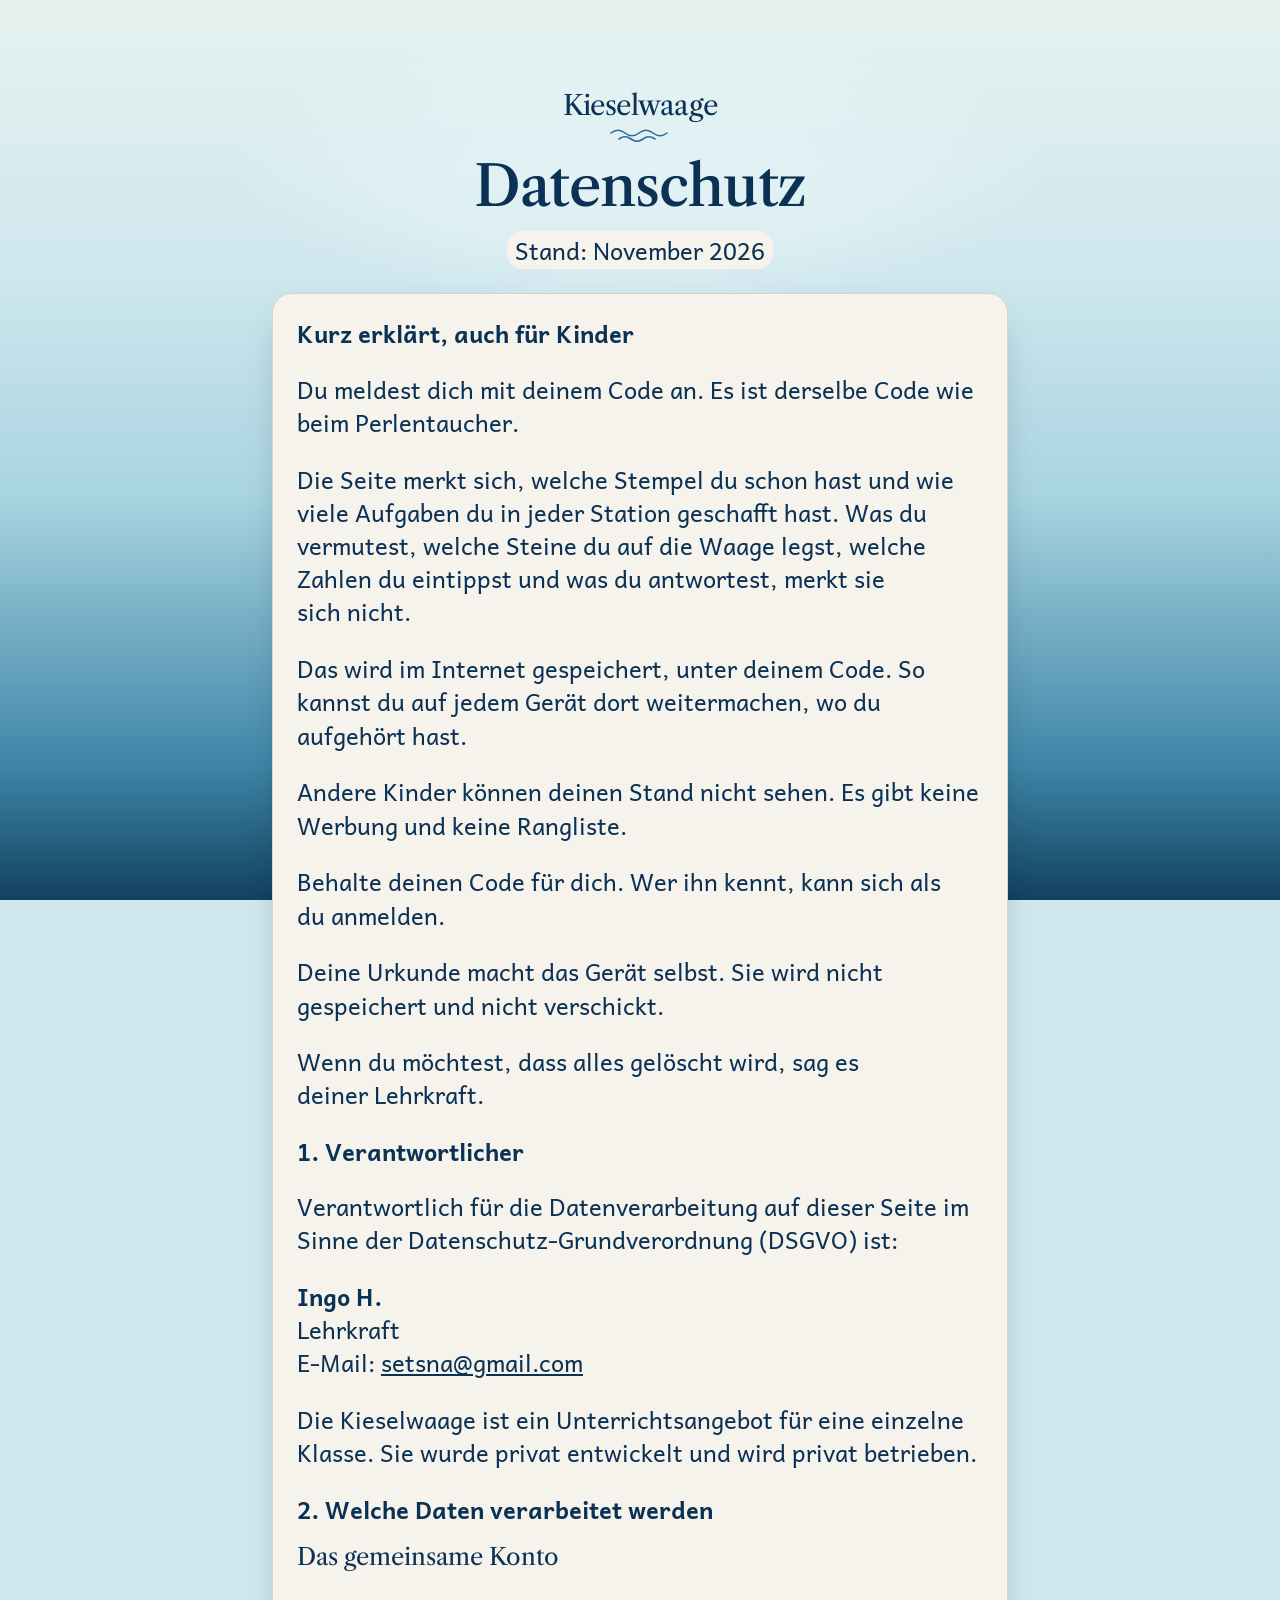
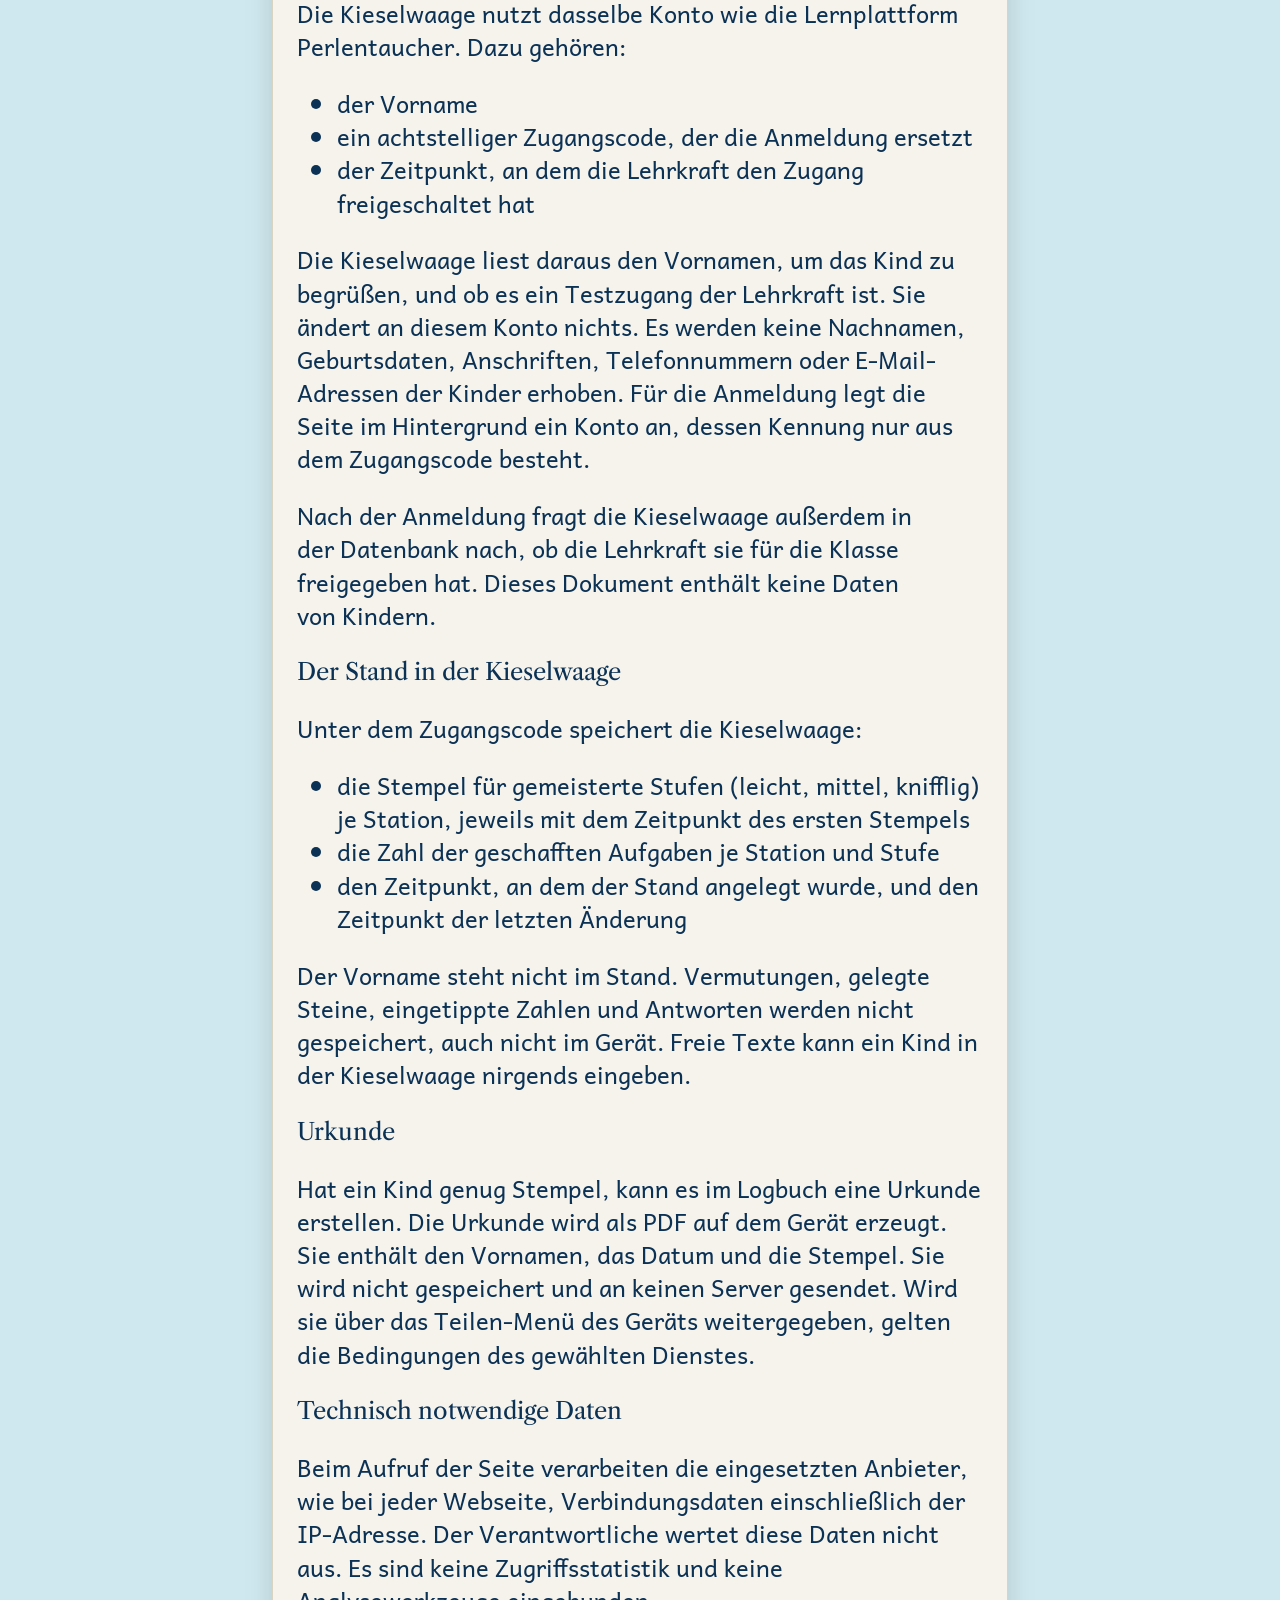
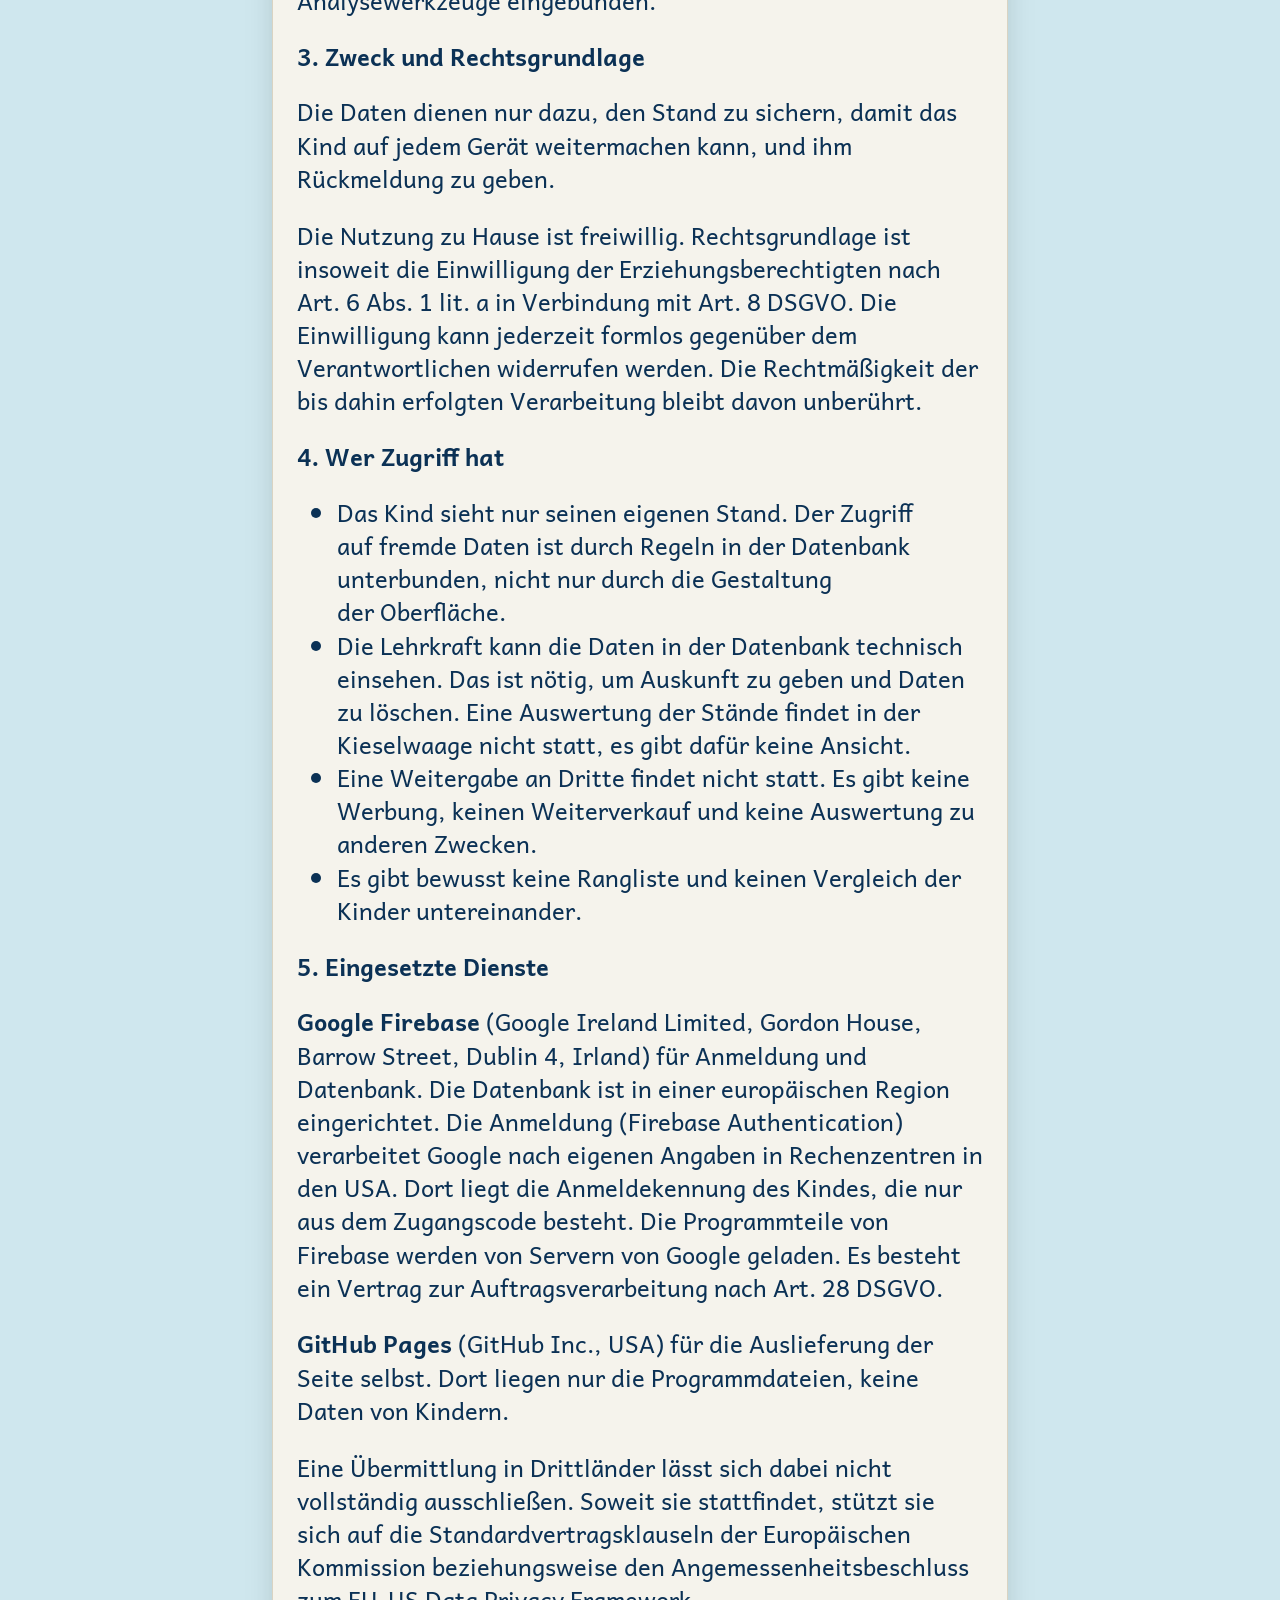
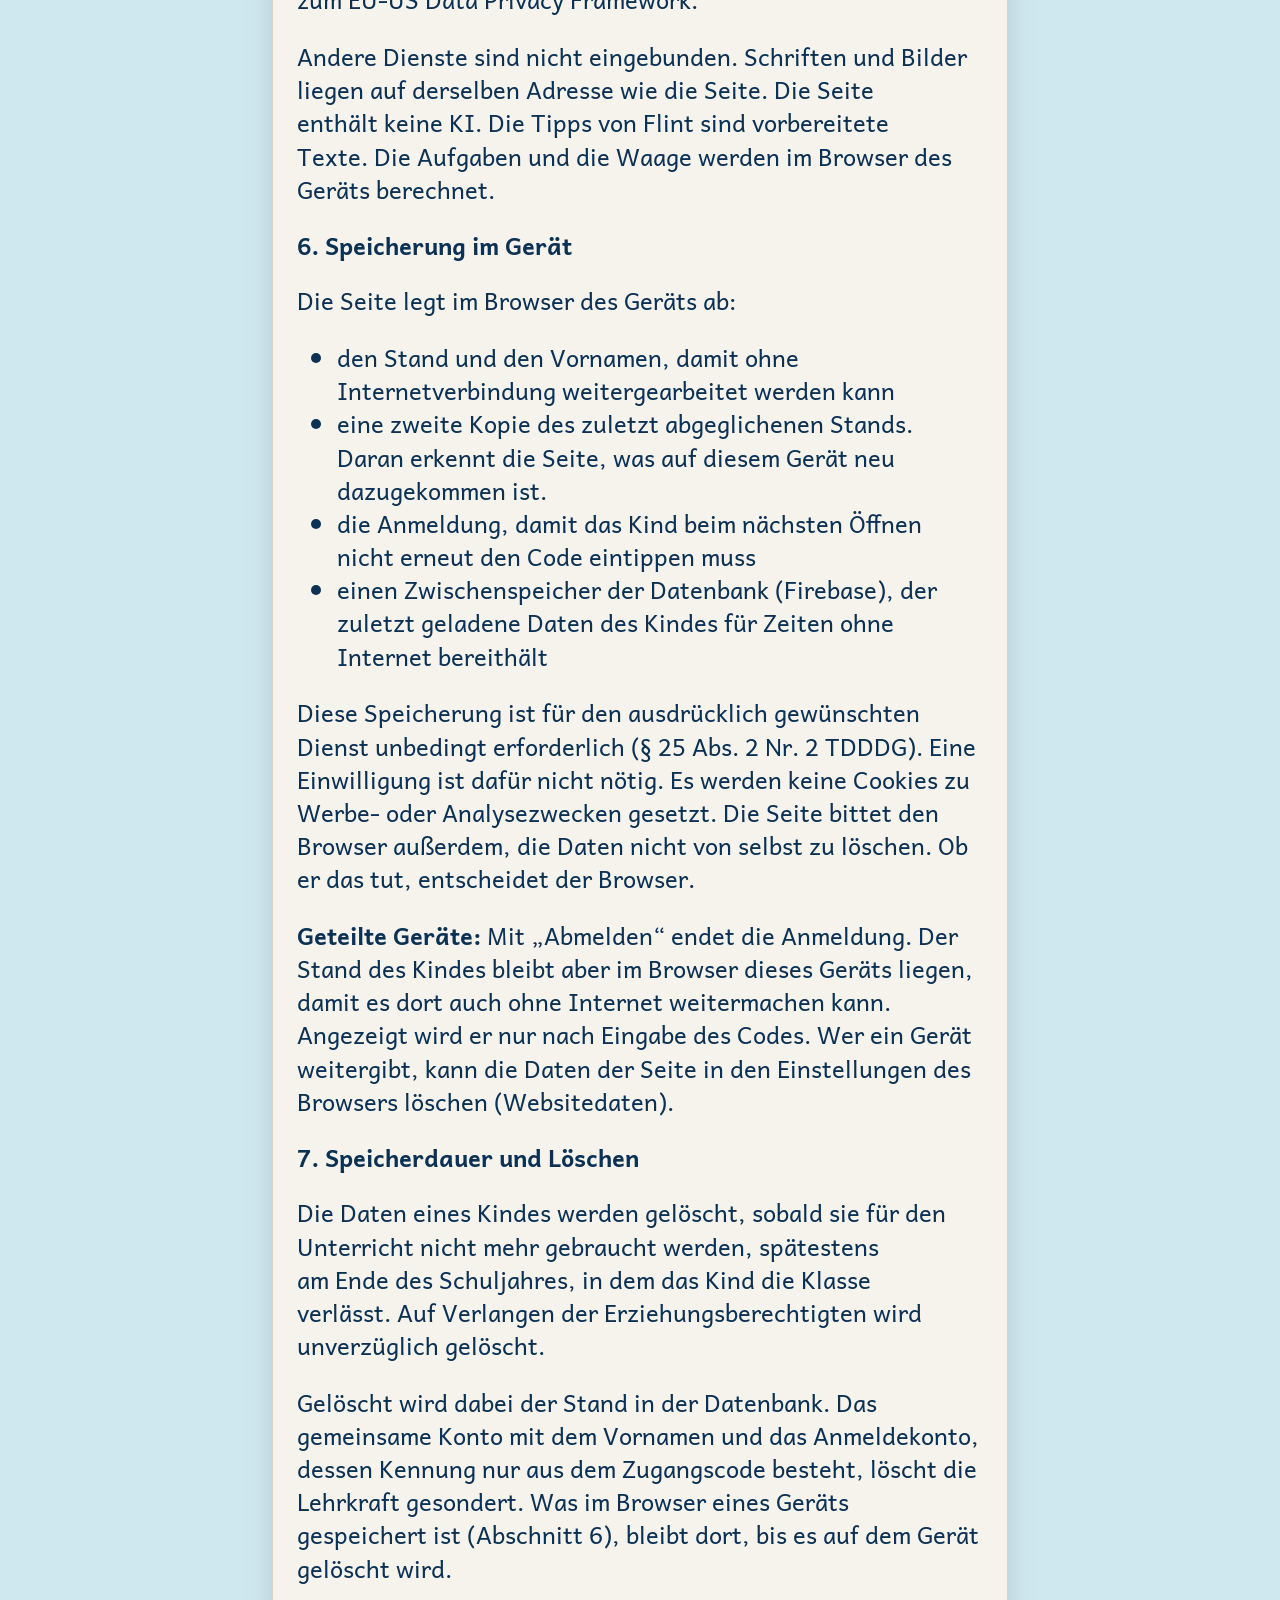
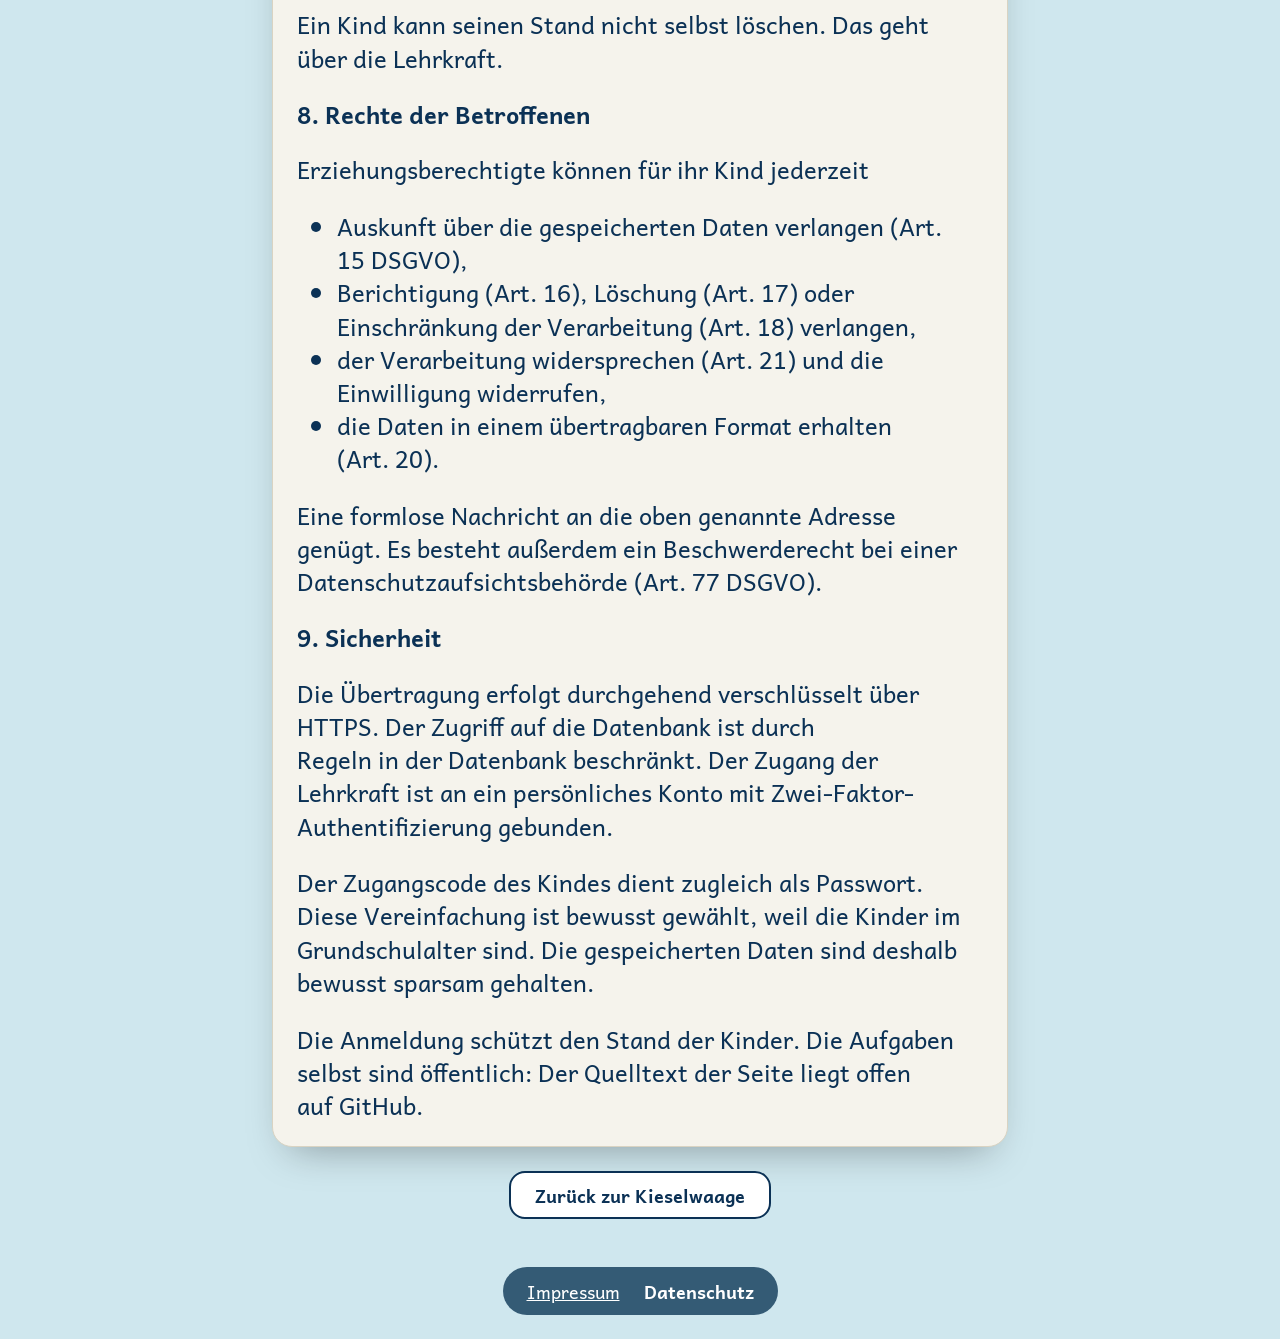
==== commit 0456744d: "Freigabe durch die Lehrkraft: „Bald offen“ statt Stationen, wenn gesperrt (v=7) Nach der Code-Eingab" ====
--- a/datenschutz.html
+++ b/datenschutz.html
@@ -8,8 +8,8 @@
   <meta name="robots" content="noindex, nofollow">
   <meta name="theme-color" content="#0e2f45">
   <title>Datenschutz – Kieselwaage</title>
-  <link rel="stylesheet" href="css/tokens.css?v=5">
-  <link rel="stylesheet" href="css/kieselwaage.css?v=5">
+  <link rel="stylesheet" href="css/tokens.css?v=7">
+  <link rel="stylesheet" href="css/kieselwaage.css?v=7">
 </head>
 <body class="text-seite">
   <!-- Von Ingo freigegeben am 15.11.2026. Aufgebaut wie die Datenschutzseite der Chancenbucht, jede Angabe gegen den Code geprüft.
@@ -44,7 +44,8 @@
         <li>ein achtstelliger Zugangscode, der die Anmeldung ersetzt</li>
         <li>der Zeitpunkt, an dem die Lehrkraft den Zugang freigeschaltet hat</li>
       </ul>
-      <p>Die Kieselwaage liest daraus nur den Vornamen, um das Kind zu begrüßen. Sie ändert an diesem Konto nichts. Es werden keine Nachnamen, Geburtsdaten, Anschriften, Telefonnummern oder E-Mail-Adressen der Kinder erhoben. Für die Anmeldung legt die Seite im Hintergrund ein Konto an, dessen Kennung nur aus dem Zugangscode besteht.</p>
+      <p>Die Kieselwaage liest daraus den Vornamen, um das Kind zu begrüßen, und ob es ein Testzugang der Lehrkraft ist. Sie ändert an diesem Konto nichts. Es werden keine Nachnamen, Geburtsdaten, Anschriften, Telefonnummern oder E-Mail-Adressen der Kinder erhoben. Für die Anmeldung legt die Seite im Hintergrund ein Konto an, dessen Kennung nur aus dem Zugangscode besteht.</p>
+      <p>Nach der Anmeldung fragt die Kieselwaage außerdem in der Datenbank nach, ob die Lehrkraft sie für die Klasse freigegeben hat. Dieses Dokument enthält keine Daten von Kindern.</p>
 
       <h3>Der Stand in der Kieselwaage</h3>
       <p>Unter dem Zugangscode speichert die Kieselwaage:</p>
--- a/css/kieselwaage.css
+++ b/css/kieselwaage.css
@@ -212,6 +212,10 @@
 .station__bald { margin-top: var(--a-s) !important; font-size: var(--gr-label); opacity: 0.92; display: inline-flex; align-items: center; gap: 0.4em; }
 .schloss { width: 1em; height: 1em; fill: none; stroke: currentColor; stroke-width: 1.6; stroke-linecap: round; stroke-linejoin: round; }
 
+/* ---------- Plattform gesperrt („Bald offen“, Lehrerbereich des Perlentauchers, 21.11.2026) ---------- */
+.zu h2 { display: flex; align-items: center; gap: 0.45em; }
+.zu h2 .schloss { flex: none; width: 0.9em; height: 0.9em; }
+
 /* ---------- Erwachsenenbereich ---------- */
 .erwachsene summary { cursor: pointer; min-height: var(--tippen); display: flex; align-items: center; list-style-position: inside; }
 .erwachsene summary h2 { display: inline; margin: 0; font-size: var(--gr-text); }
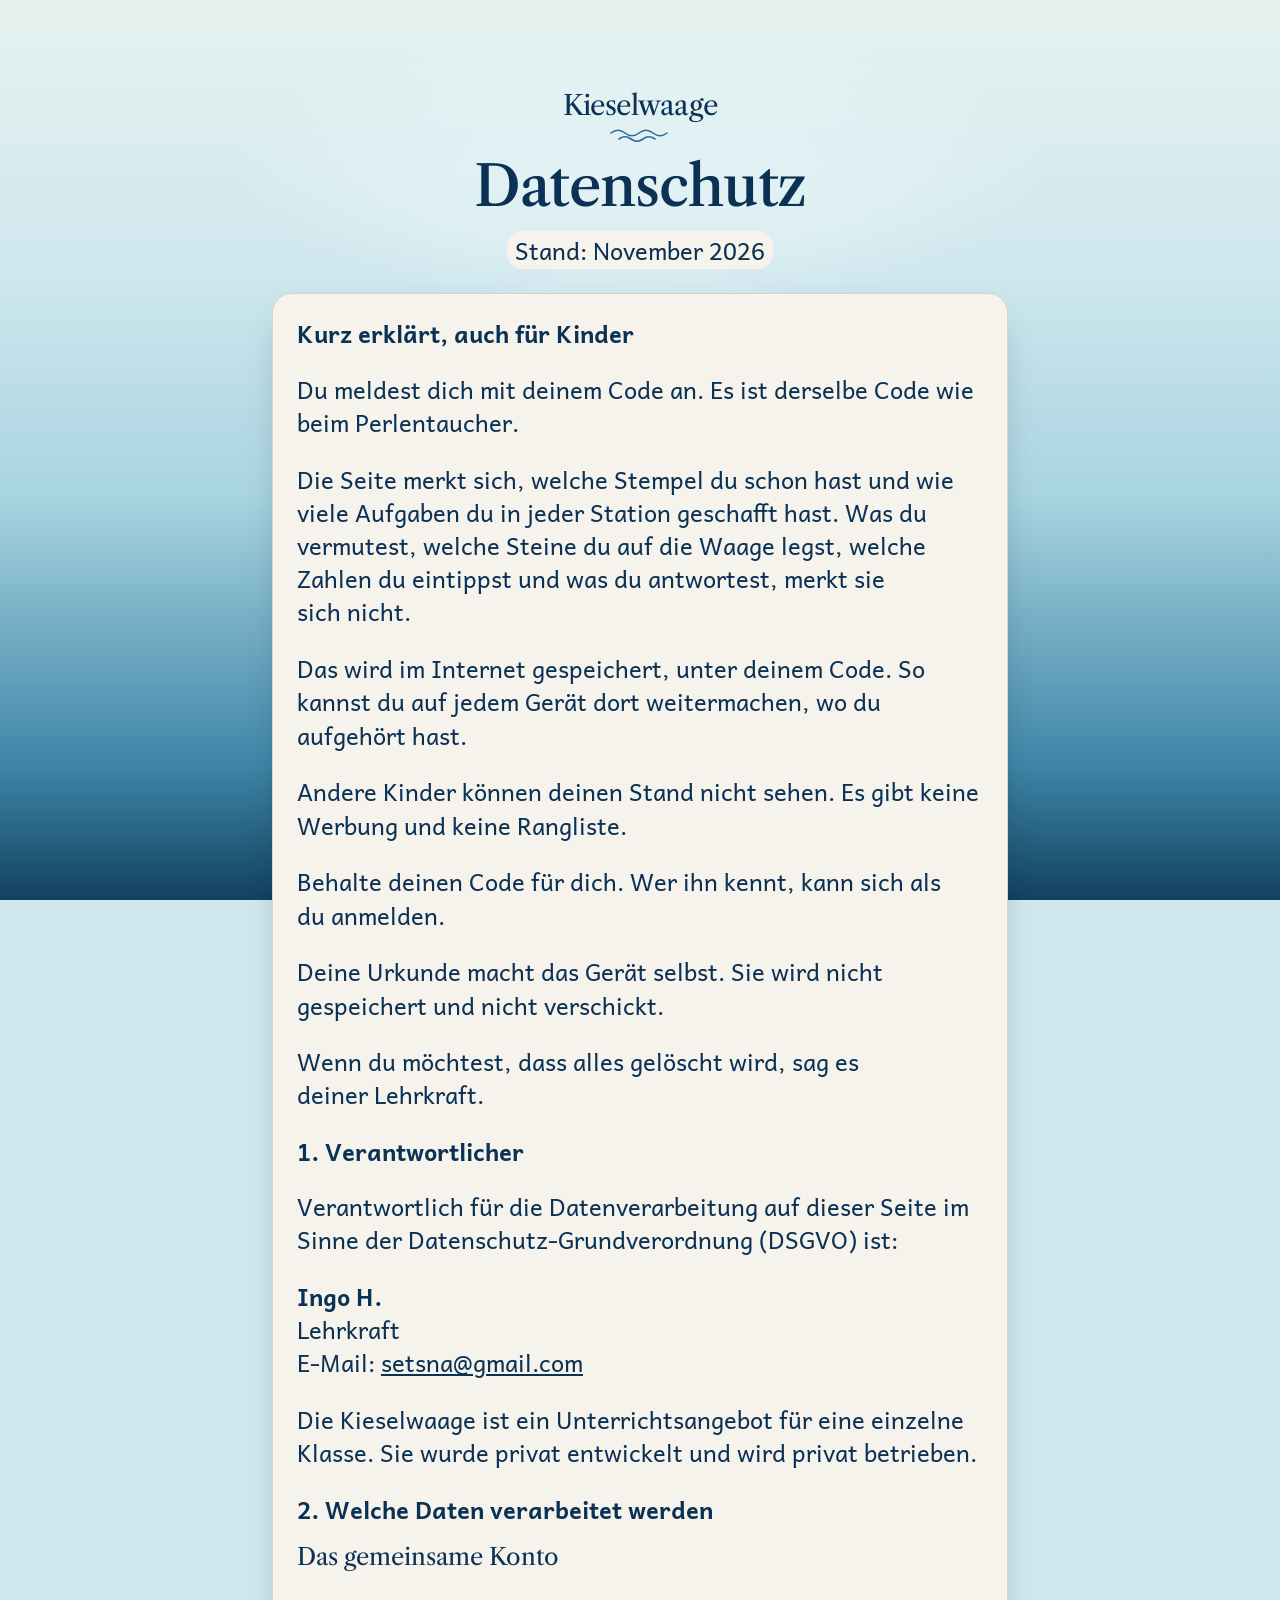
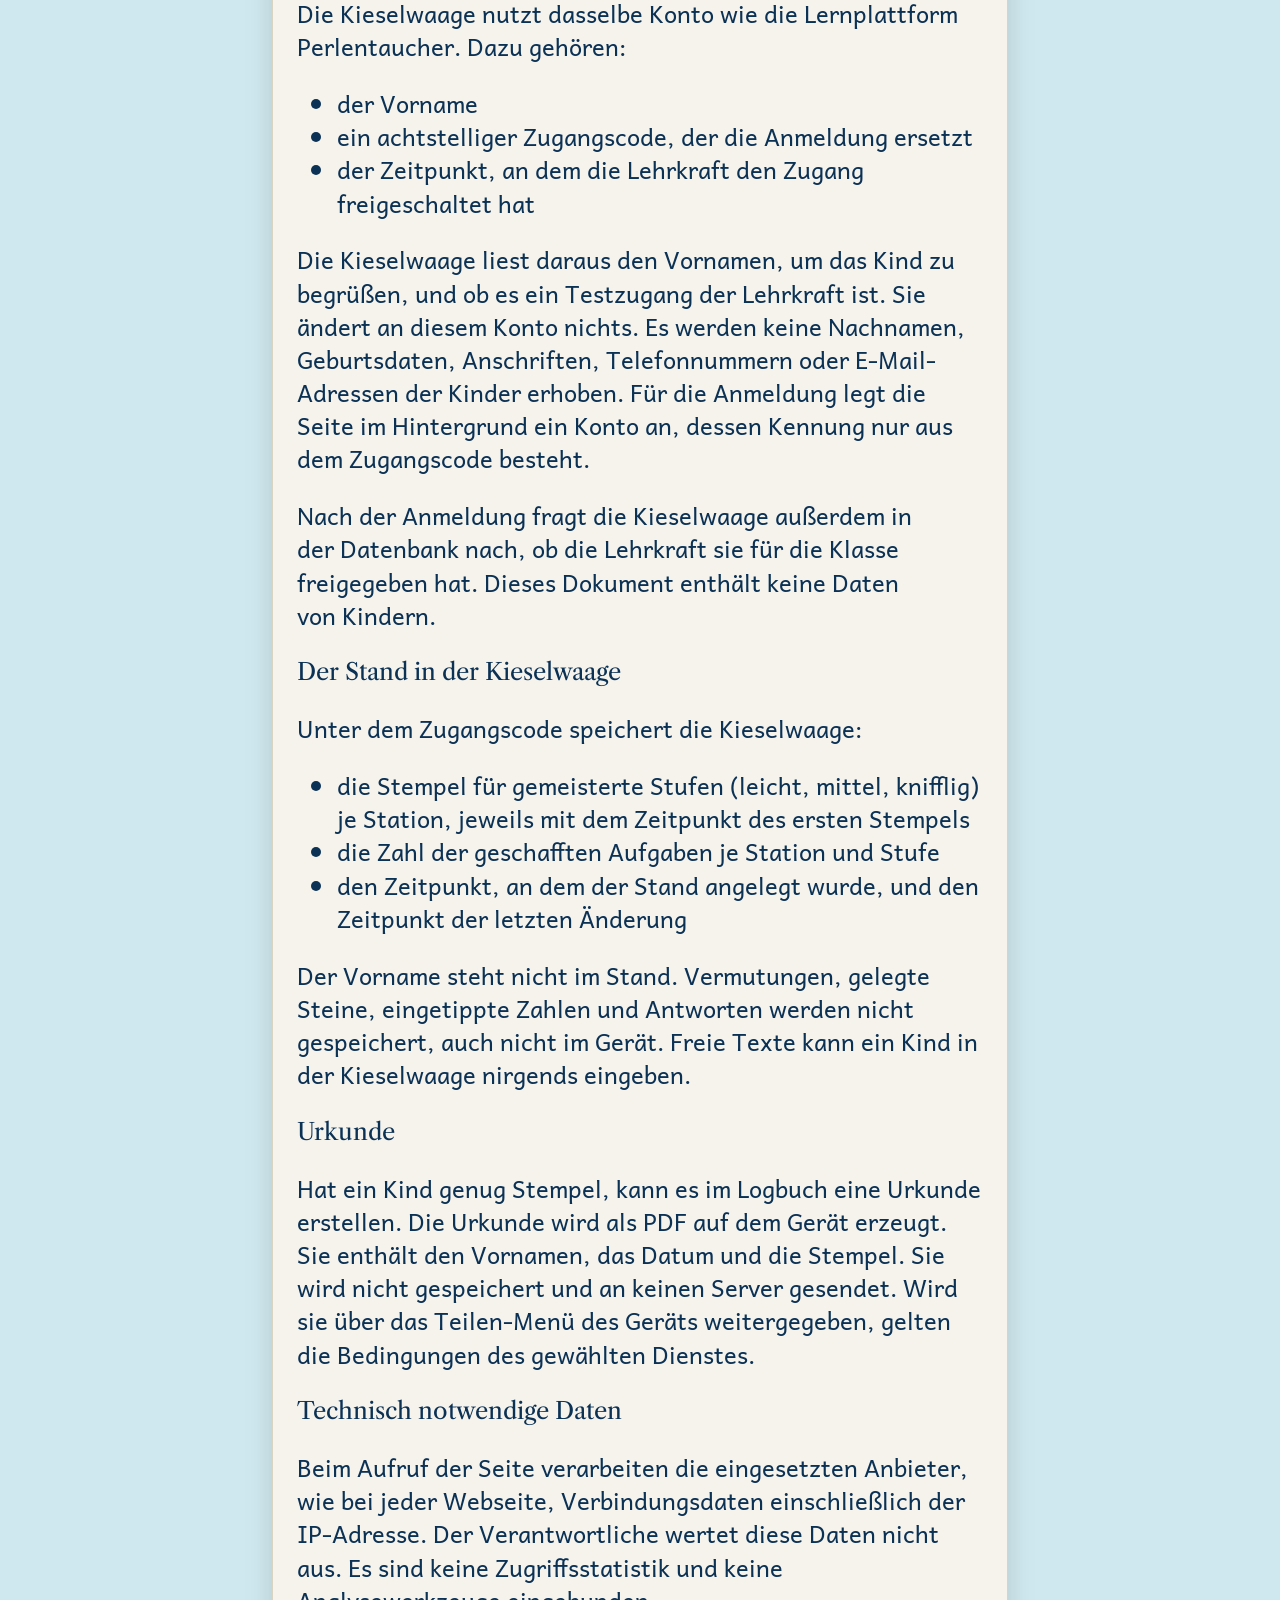
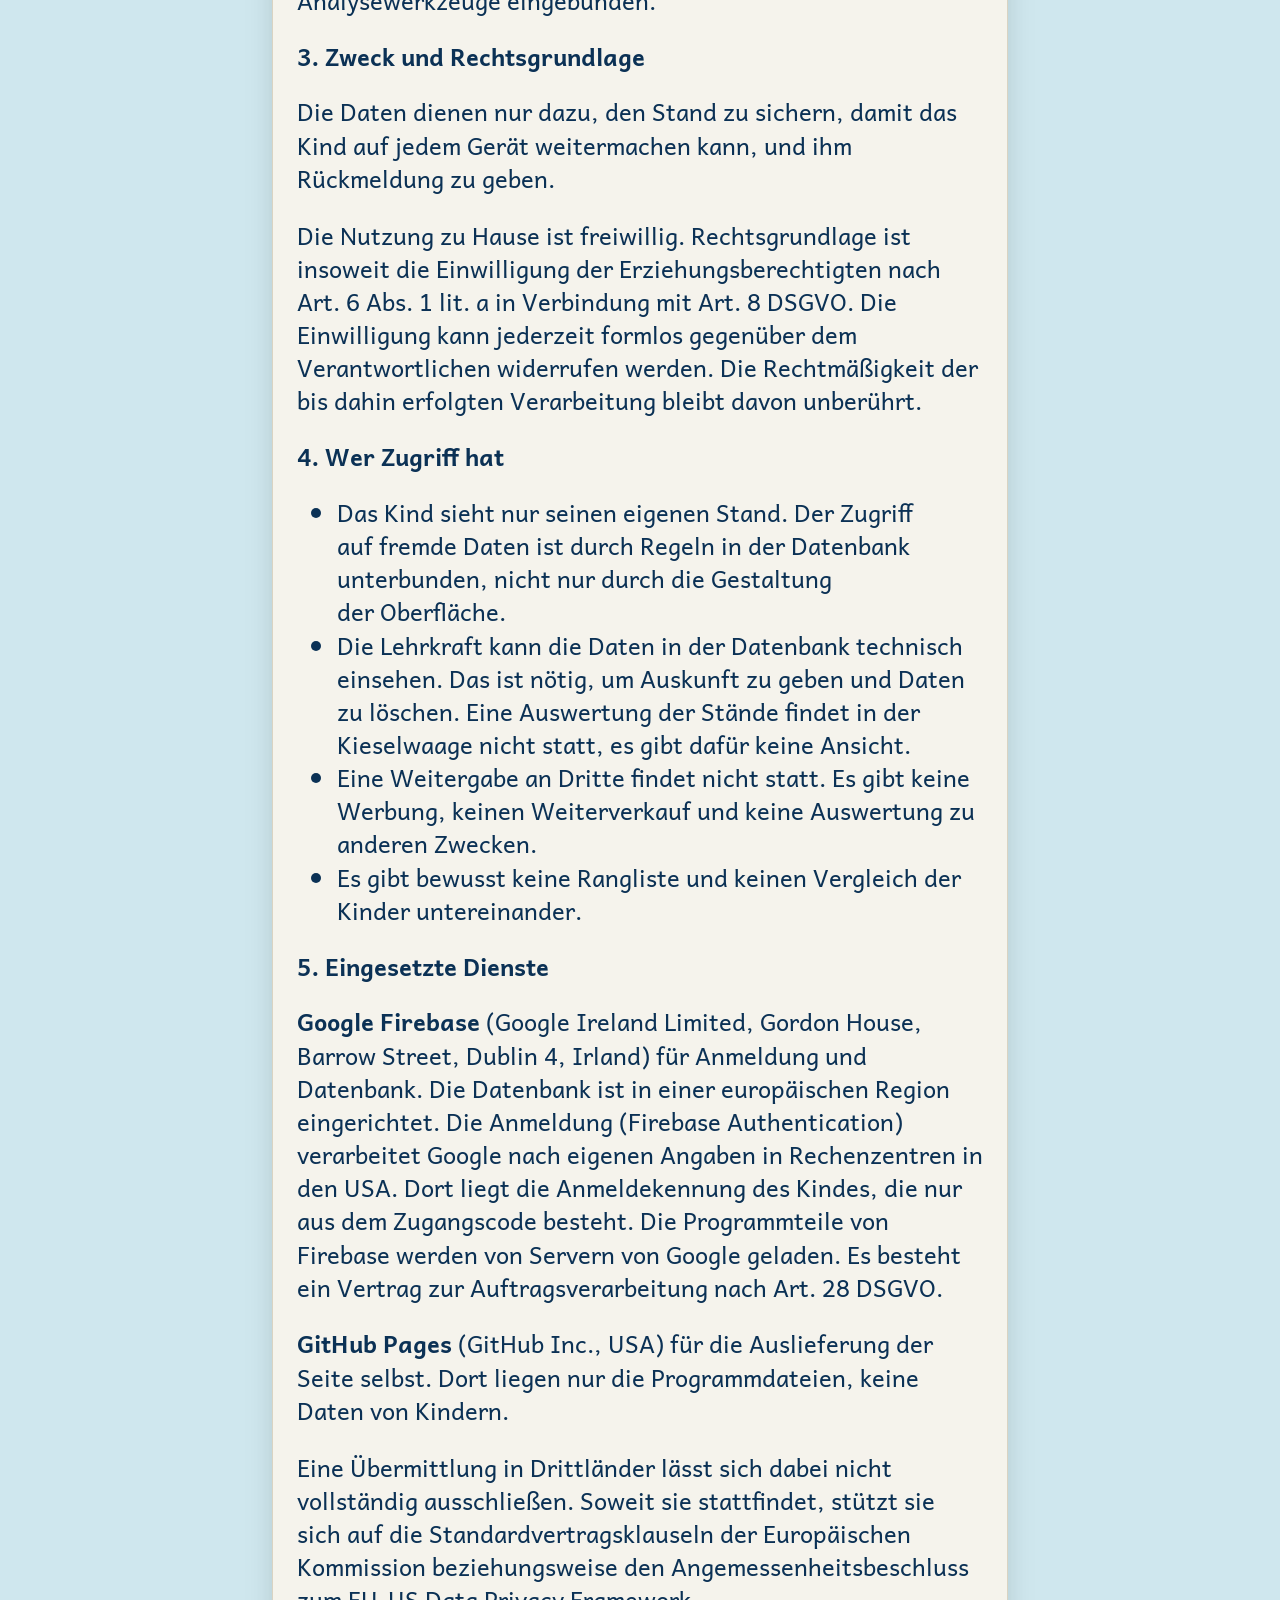
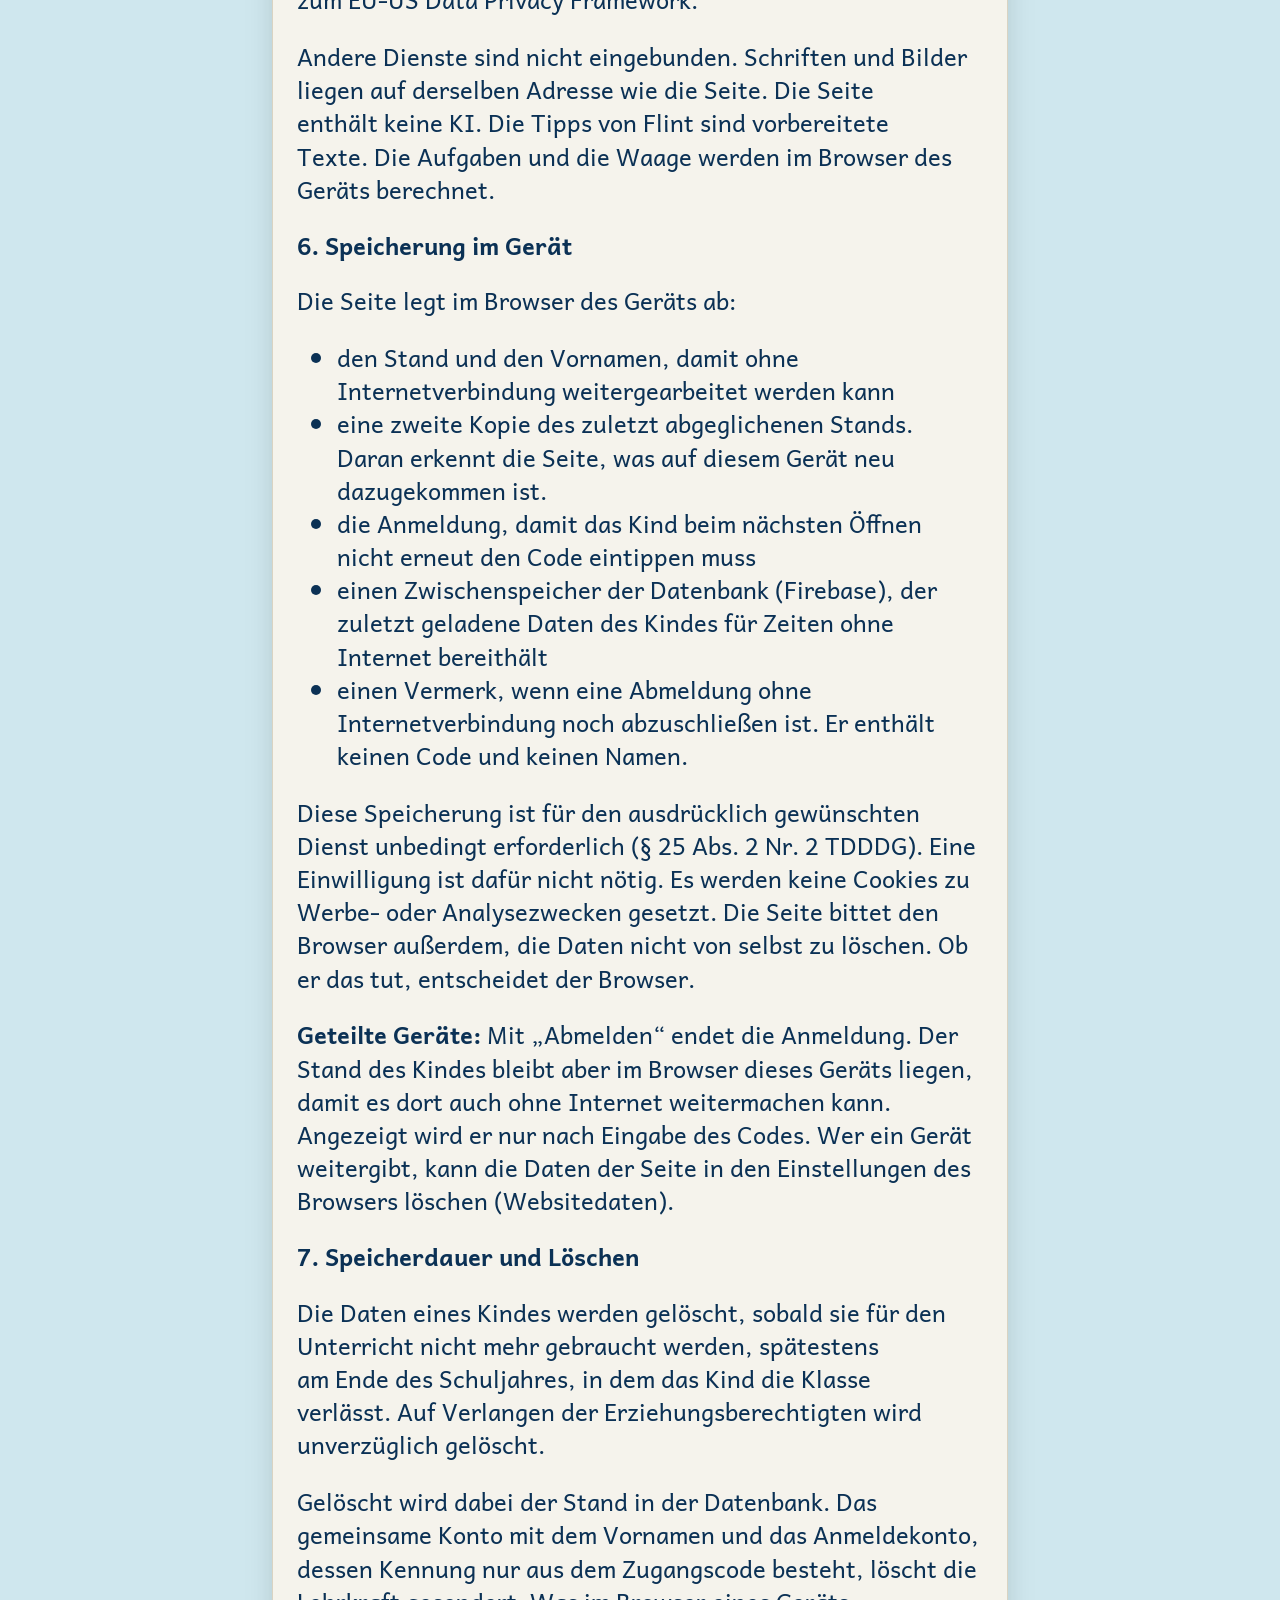
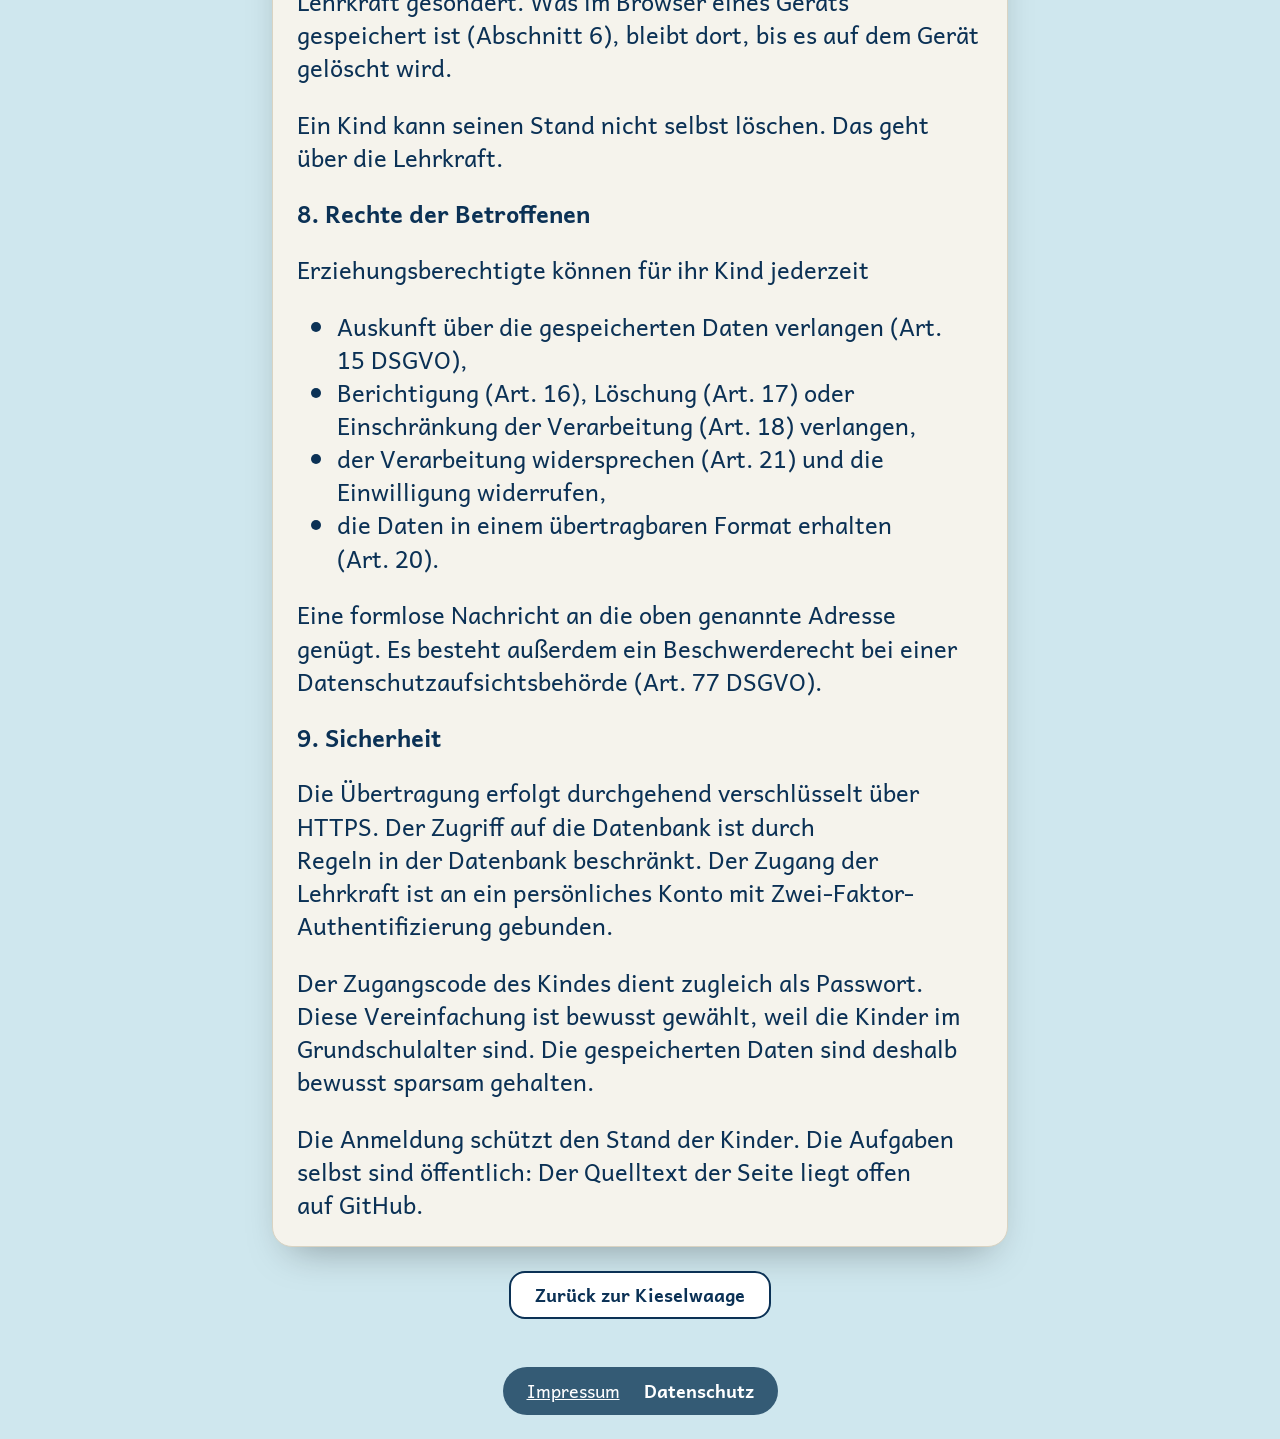
==== commit 0ee7914b: "Abmelden gilt auch, wenn Firebase nicht geladen wurde: Vermerk auf dem Gerät (v=9) Kam Firebase in e" ====
--- a/datenschutz.html
+++ b/datenschutz.html
@@ -8,8 +8,8 @@
   <meta name="robots" content="noindex, nofollow">
   <meta name="theme-color" content="#0e2f45">
   <title>Datenschutz – Kieselwaage</title>
-  <link rel="stylesheet" href="css/tokens.css?v=7">
-  <link rel="stylesheet" href="css/kieselwaage.css?v=7">
+  <link rel="stylesheet" href="css/tokens.css?v=9">
+  <link rel="stylesheet" href="css/kieselwaage.css?v=9">
 </head>
 <body class="text-seite">
   <!-- Von Ingo freigegeben am 15.11.2026. Aufgebaut wie die Datenschutzseite der Chancenbucht, jede Angabe gegen den Code geprüft.
@@ -87,6 +87,7 @@
         <li>eine zweite Kopie des zuletzt abgeglichenen Stands. Daran erkennt die Seite, was auf diesem Gerät neu dazugekommen ist.</li>
         <li>die Anmeldung, damit das Kind beim nächsten Öffnen nicht erneut den Code eintippen muss</li>
         <li>einen Zwischenspeicher der Datenbank (Firebase), der zuletzt geladene Daten des Kindes für Zeiten ohne Internet bereithält</li>
+        <li>einen Vermerk, wenn eine Abmeldung ohne Internetverbindung noch abzuschließen ist. Er enthält keinen Code und keinen Namen.</li>
       </ul>
       <p>Diese Speicherung ist für den ausdrücklich gewünschten Dienst unbedingt erforderlich (§ 25 Abs. 2 Nr. 2 TDDDG). Eine Einwilligung ist dafür nicht nötig. Es werden keine Cookies zu Werbe- oder Analysezwecken gesetzt. Die Seite bittet den Browser außerdem, die Daten nicht von selbst zu löschen. Ob er das tut, entscheidet der Browser.</p>
       <p><b>Geteilte Geräte:</b> Mit „Abmelden“ endet die Anmeldung. Der Stand des Kindes bleibt aber im Browser dieses Geräts liegen, damit es dort auch ohne Internet weitermachen kann. Angezeigt wird er nur nach Eingabe des Codes. Wer ein Gerät weitergibt, kann die Daten der Seite in den Einstellungen des Browsers löschen (Websitedaten).</p>
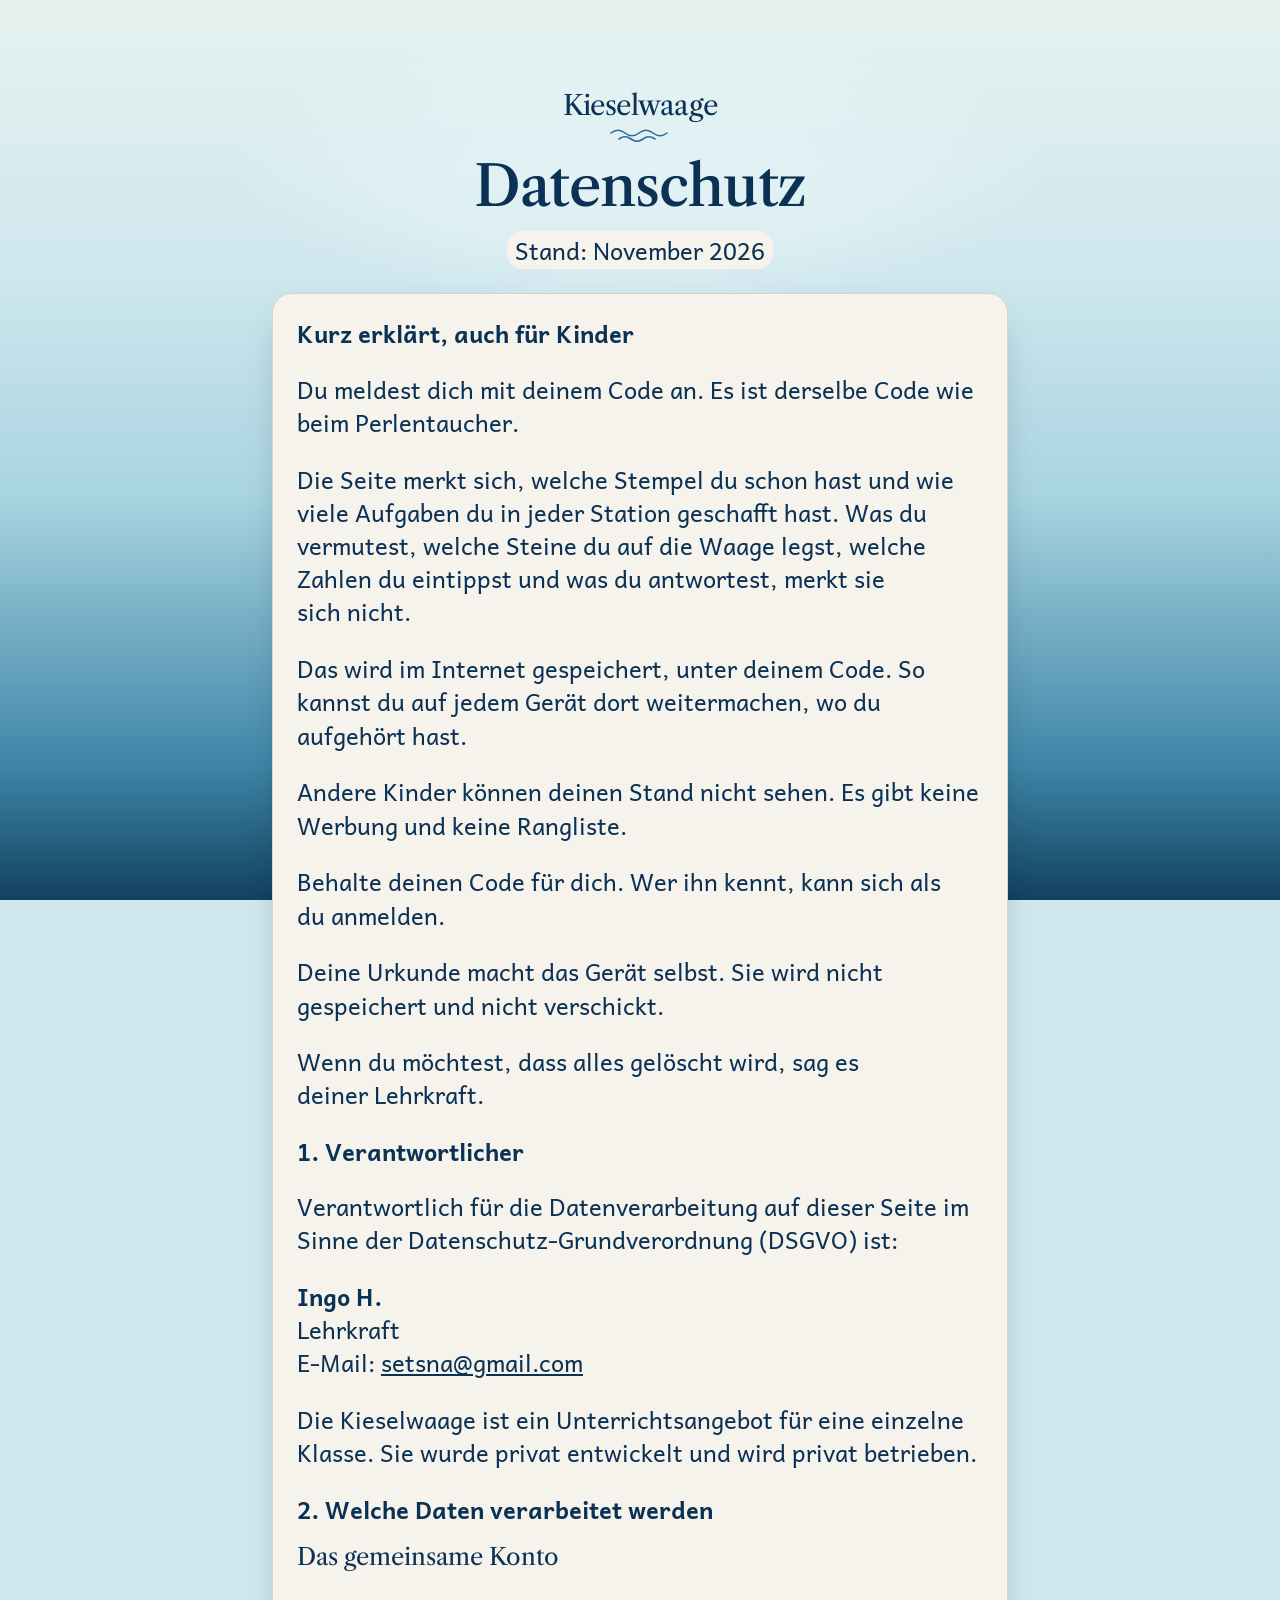
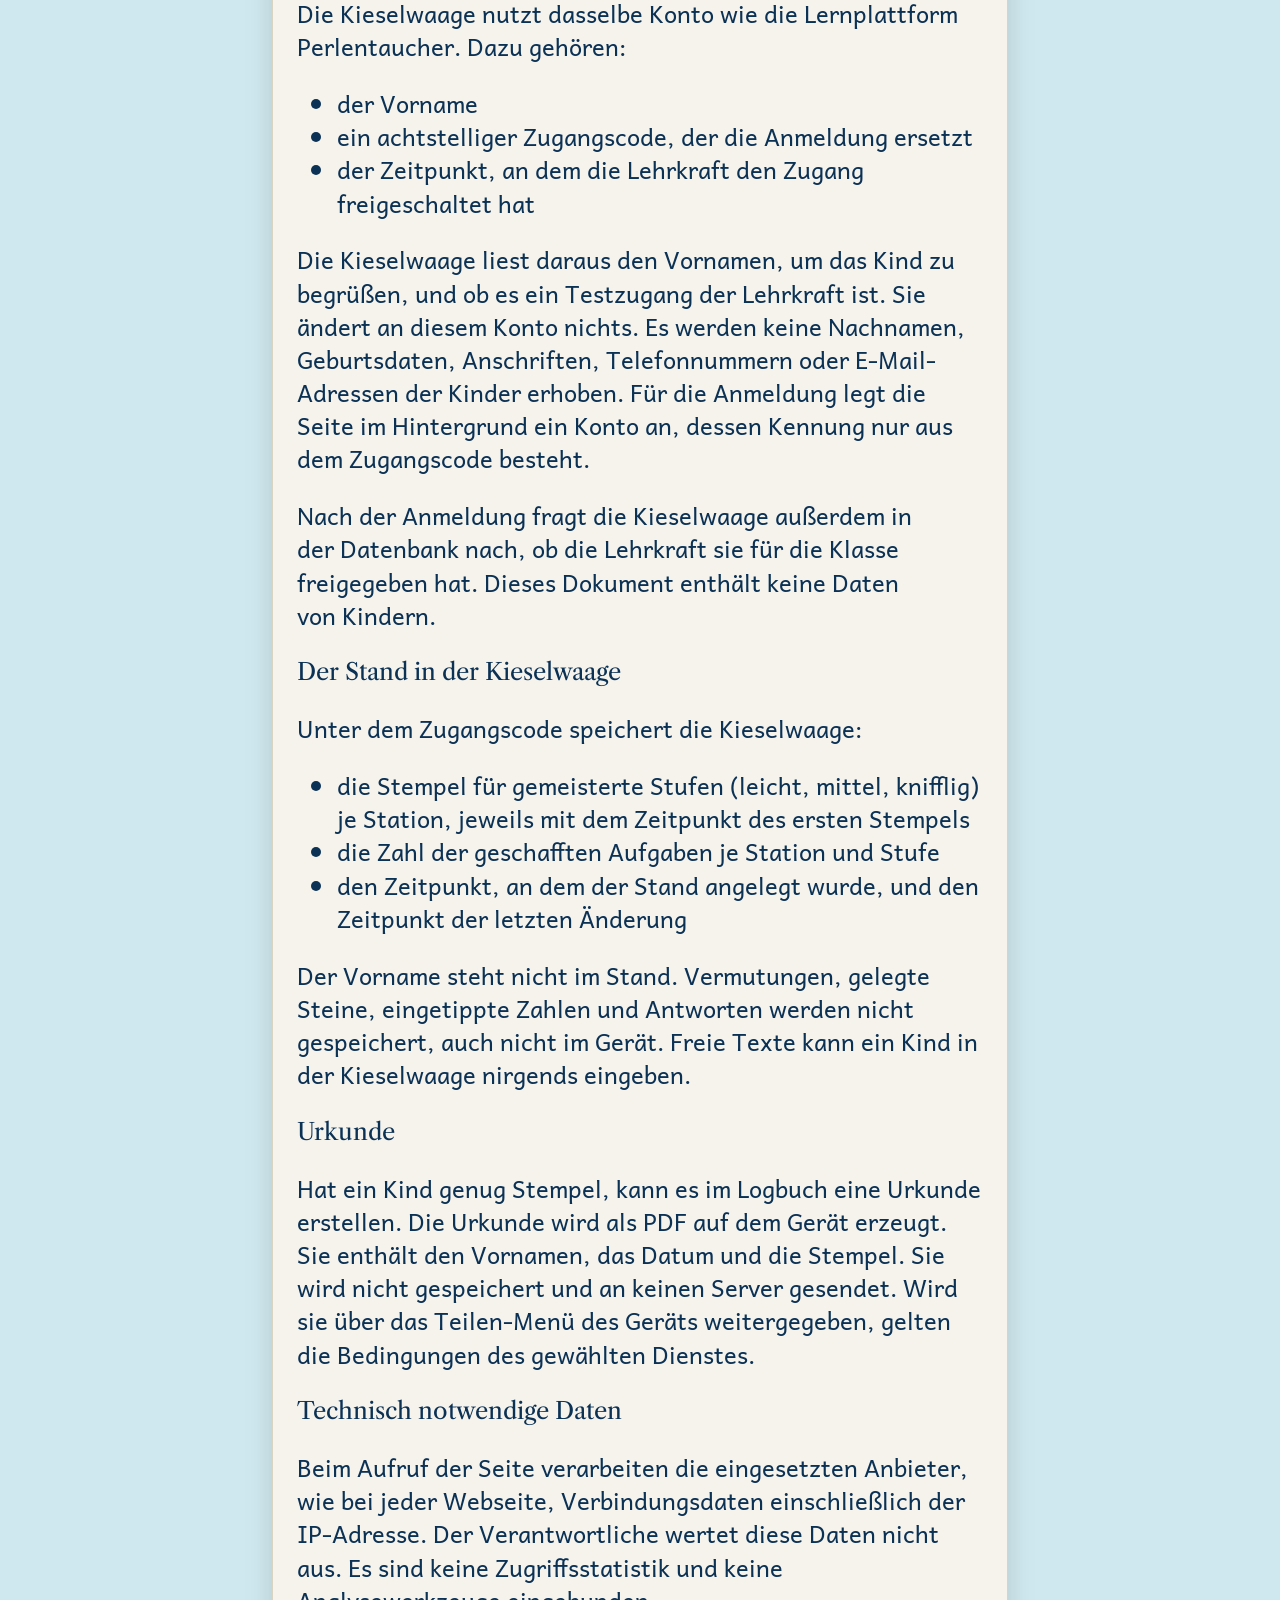
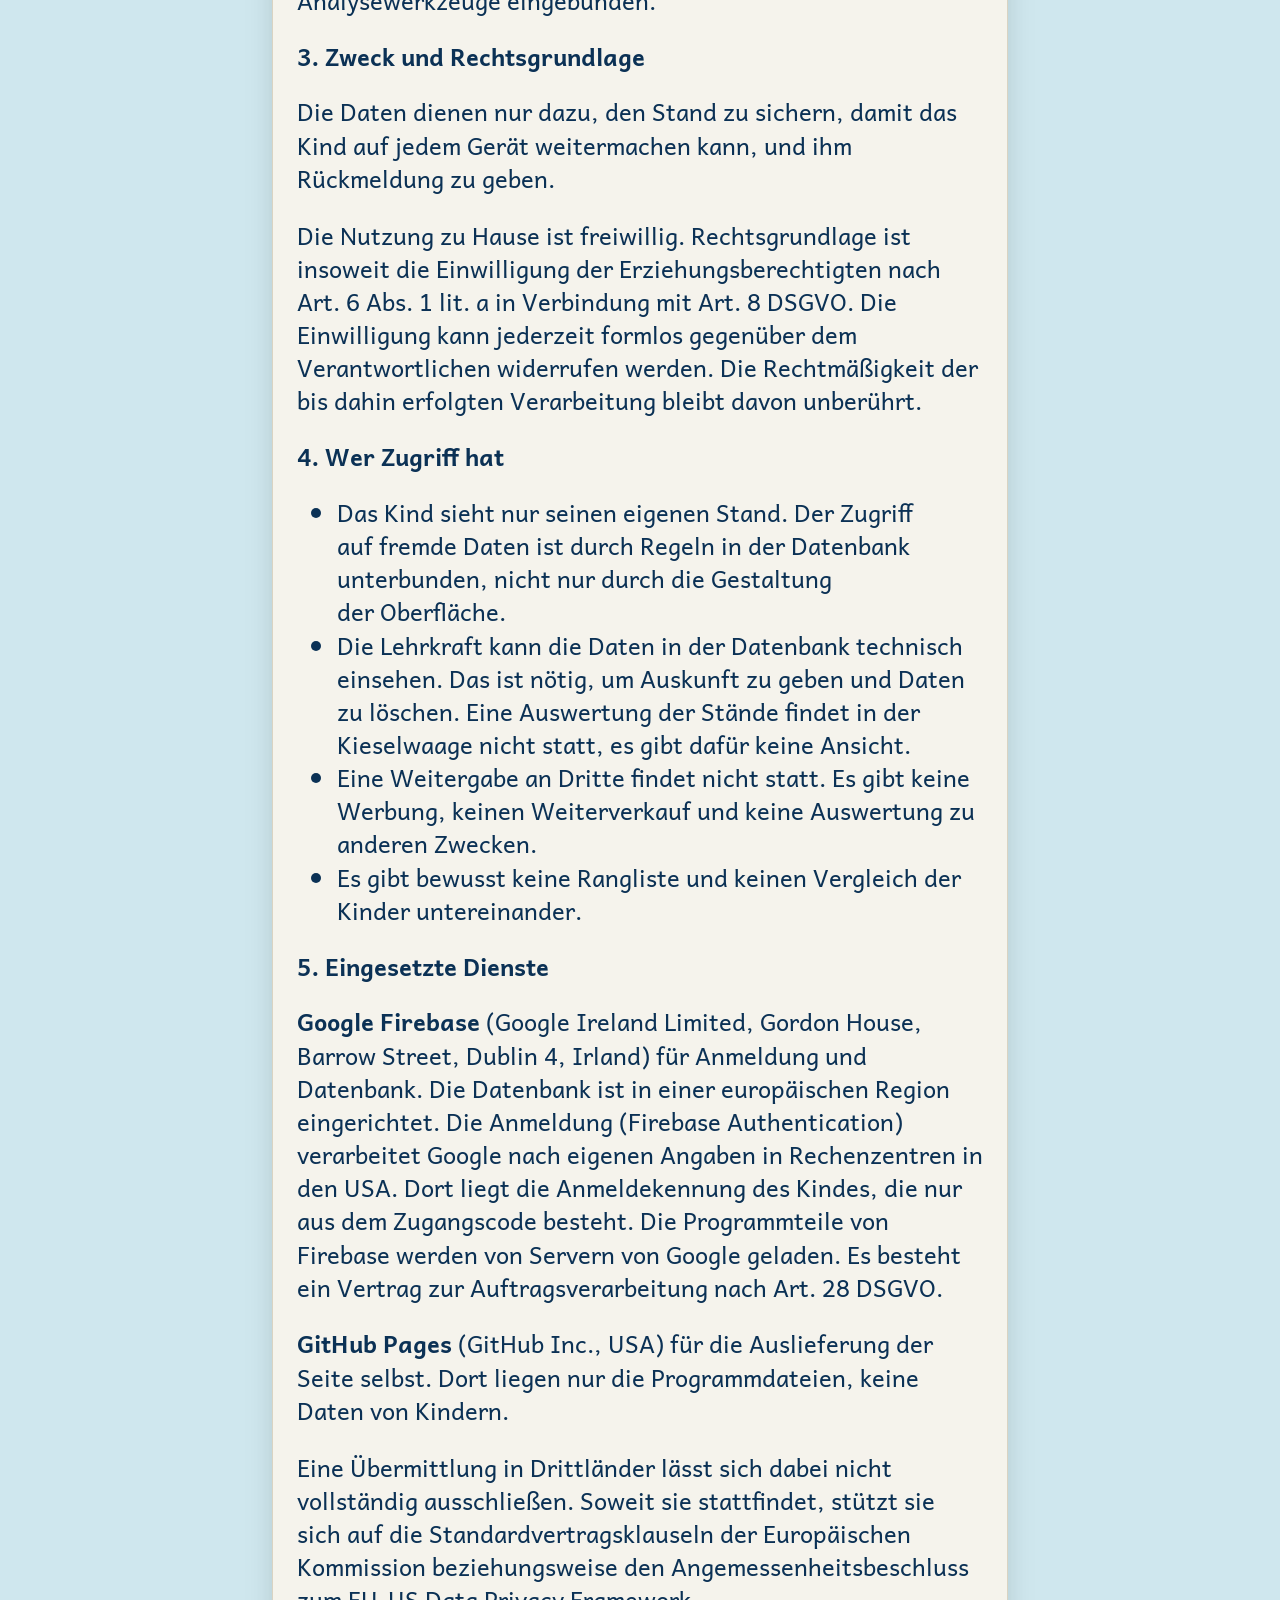
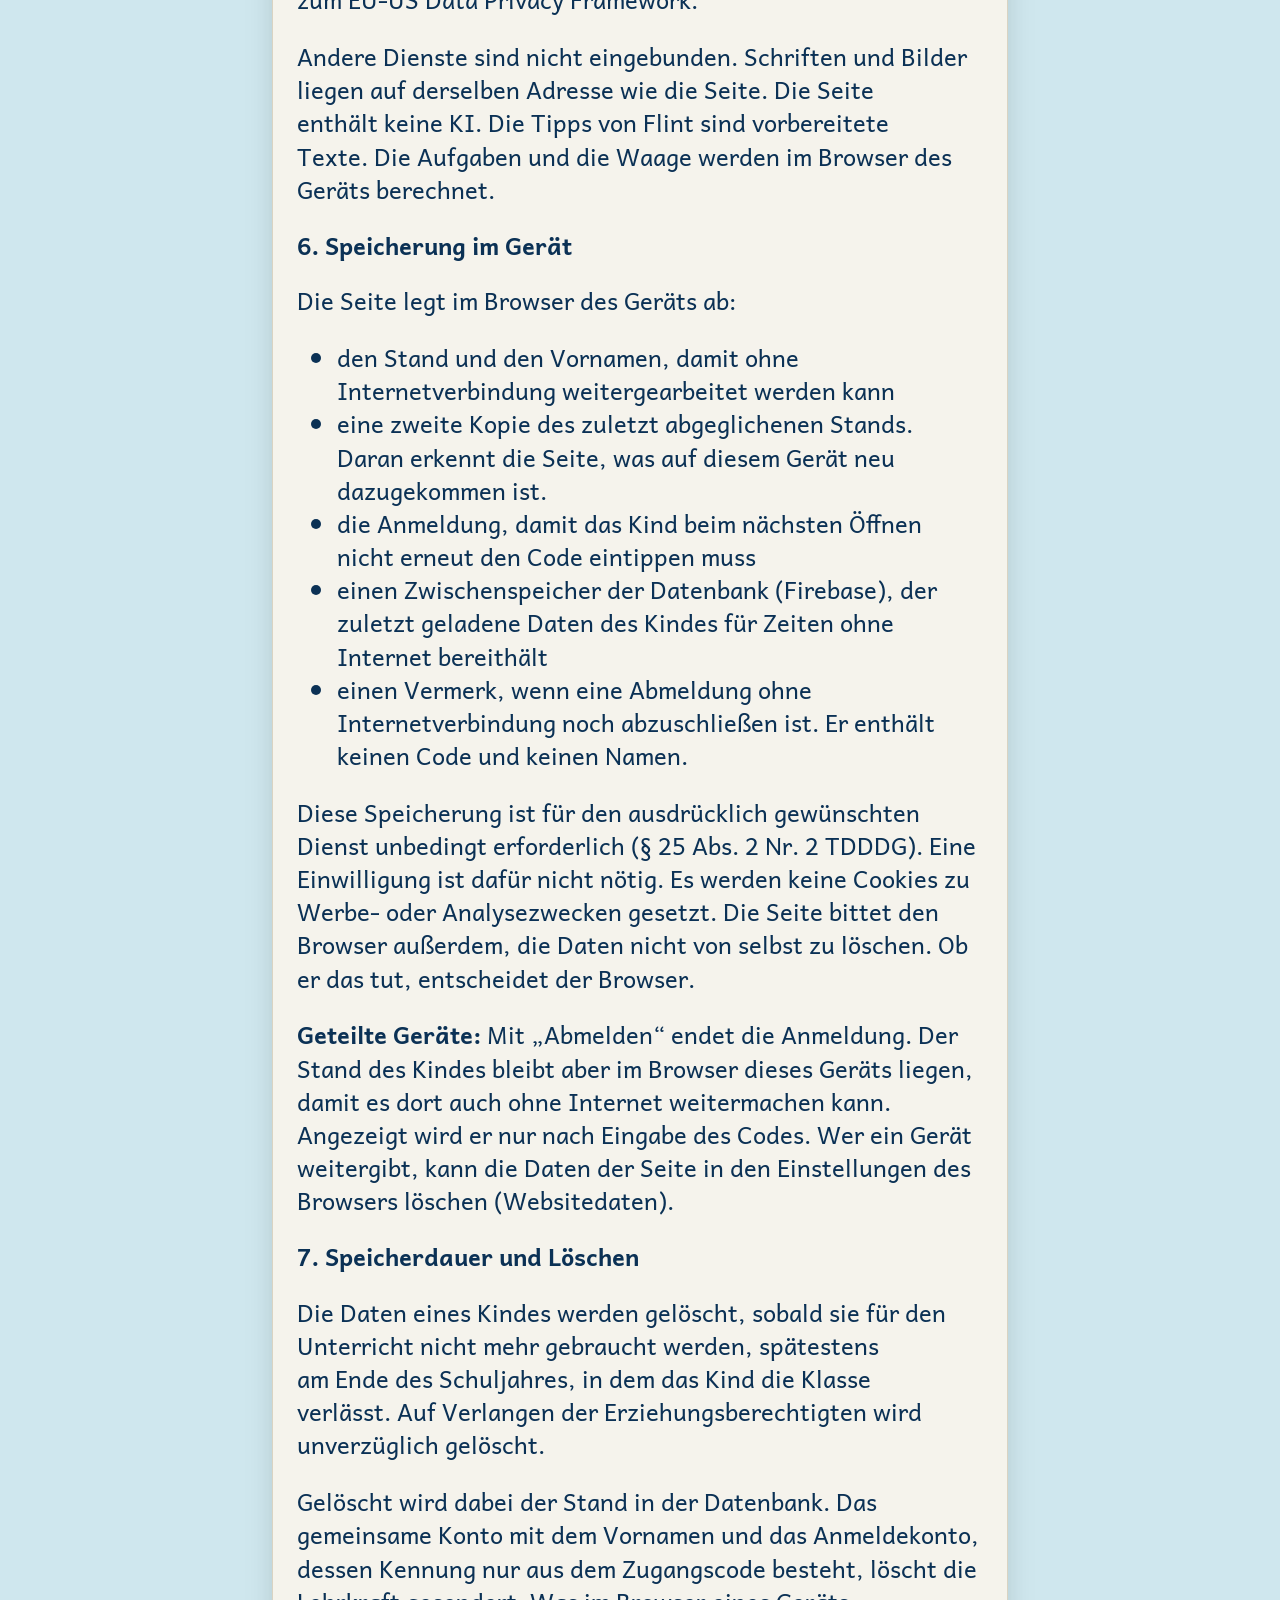
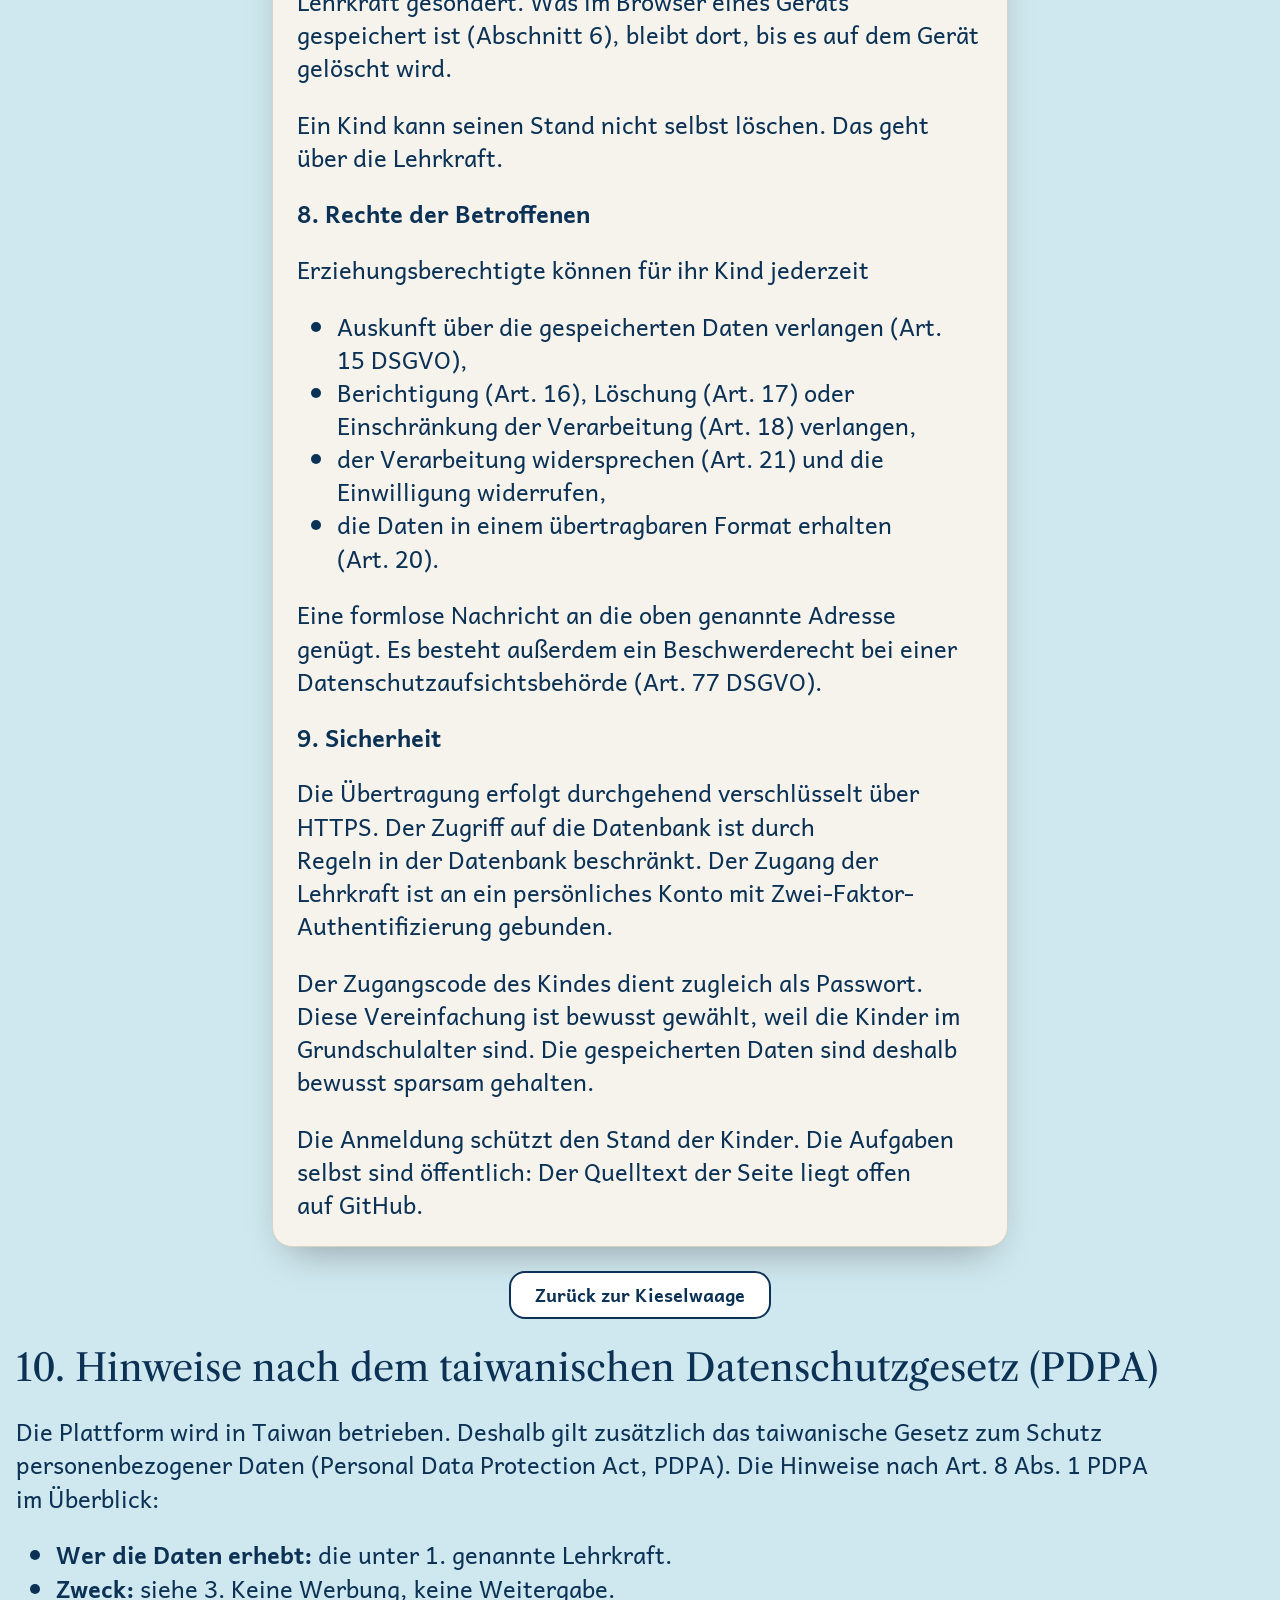
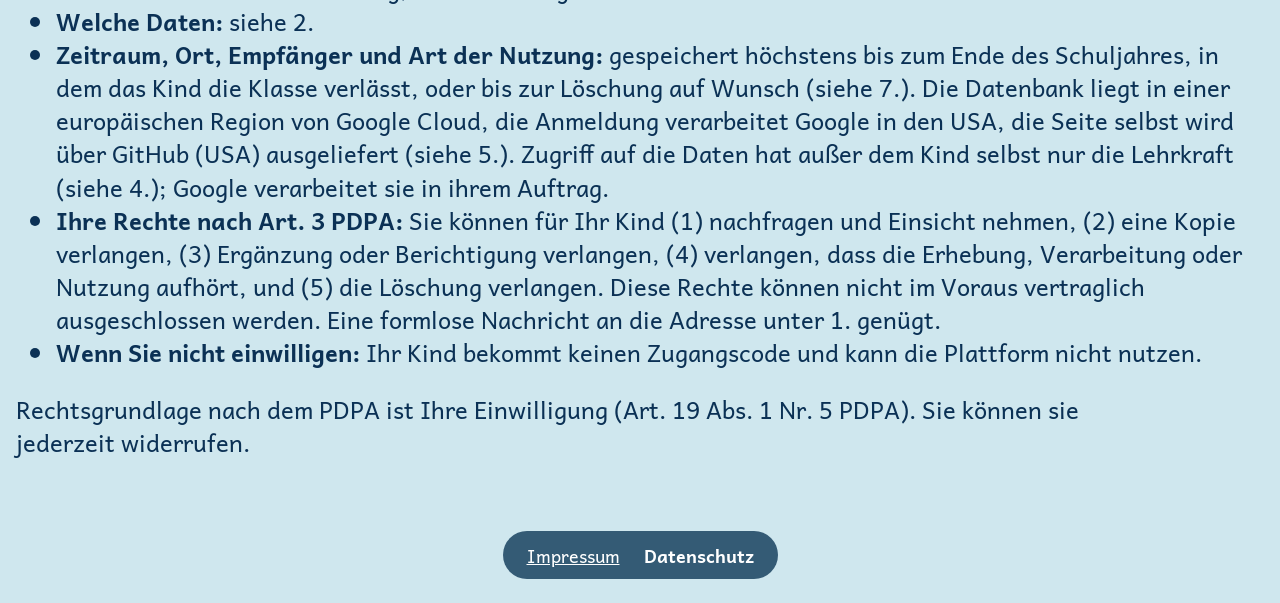
==== commit c8391223: "Datenschutz: Hinweise nach dem taiwanischen Datenschutzgesetz (PDPA Art. 8, Rechte nach Art. 3) Co-A" ====
--- a/datenschutz.html
+++ b/datenschutz.html
@@ -114,6 +114,34 @@
     </section>
 
     <p class="knopfreihe knopfreihe--mitte"><a class="knopf" href="./">Zurück zur Kieselwaage</a></p>
+
+      <h2>10. Hinweise nach dem taiwanischen Datenschutzgesetz (PDPA)</h2>
+      <p>Die Plattform wird in Taiwan betrieben. Deshalb gilt zusätzlich das
+        taiwanische Gesetz zum Schutz personenbezogener Daten (Personal Data
+        Protection Act, PDPA). Die Hinweise nach Art. 8 Abs. 1 PDPA im Überblick:</p>
+      <ul>
+        <li><b>Wer die Daten erhebt:</b> die unter 1. genannte Lehrkraft.</li>
+        <li><b>Zweck:</b> siehe 3. Keine Werbung, keine Weitergabe.</li>
+        <li><b>Welche Daten:</b> siehe 2.</li>
+        <li><b>Zeitraum, Ort, Empfänger und Art der Nutzung:</b> gespeichert
+          höchstens bis zum Ende des Schuljahres, in dem das Kind die Klasse
+          verlässt, oder bis zur Löschung auf Wunsch (siehe 7.). Die Datenbank
+          liegt in einer europäischen Region von Google Cloud, die Anmeldung
+          verarbeitet Google in den USA, die Seite selbst wird über GitHub (USA)
+          ausgeliefert (siehe 5.). Zugriff auf die Daten hat außer dem Kind
+          selbst nur die Lehrkraft (siehe 4.); Google verarbeitet sie in ihrem Auftrag.</li>
+        <li><b>Ihre Rechte nach Art. 3 PDPA:</b> Sie können für Ihr Kind
+          (1) nachfragen und Einsicht nehmen, (2) eine Kopie verlangen,
+          (3) Ergänzung oder Berichtigung verlangen, (4) verlangen, dass die
+          Erhebung, Verarbeitung oder Nutzung aufhört, und (5) die Löschung
+          verlangen. Diese Rechte können nicht im Voraus vertraglich
+          ausgeschlossen werden. Eine formlose Nachricht an die Adresse unter 1.
+          genügt.</li>
+        <li><b>Wenn Sie nicht einwilligen:</b> Ihr Kind bekommt keinen
+          Zugangscode und kann die Plattform nicht nutzen.</li>
+      </ul>
+      <p>Rechtsgrundlage nach dem PDPA ist Ihre Einwilligung (Art. 19 Abs. 1
+        Nr. 5 PDPA). Sie können sie jederzeit widerrufen.</p>
   </main>
   <footer class="fuss"><a href="impressum.html">Impressum</a> <a href="datenschutz.html" aria-current="page">Datenschutz</a></footer>
 </body>
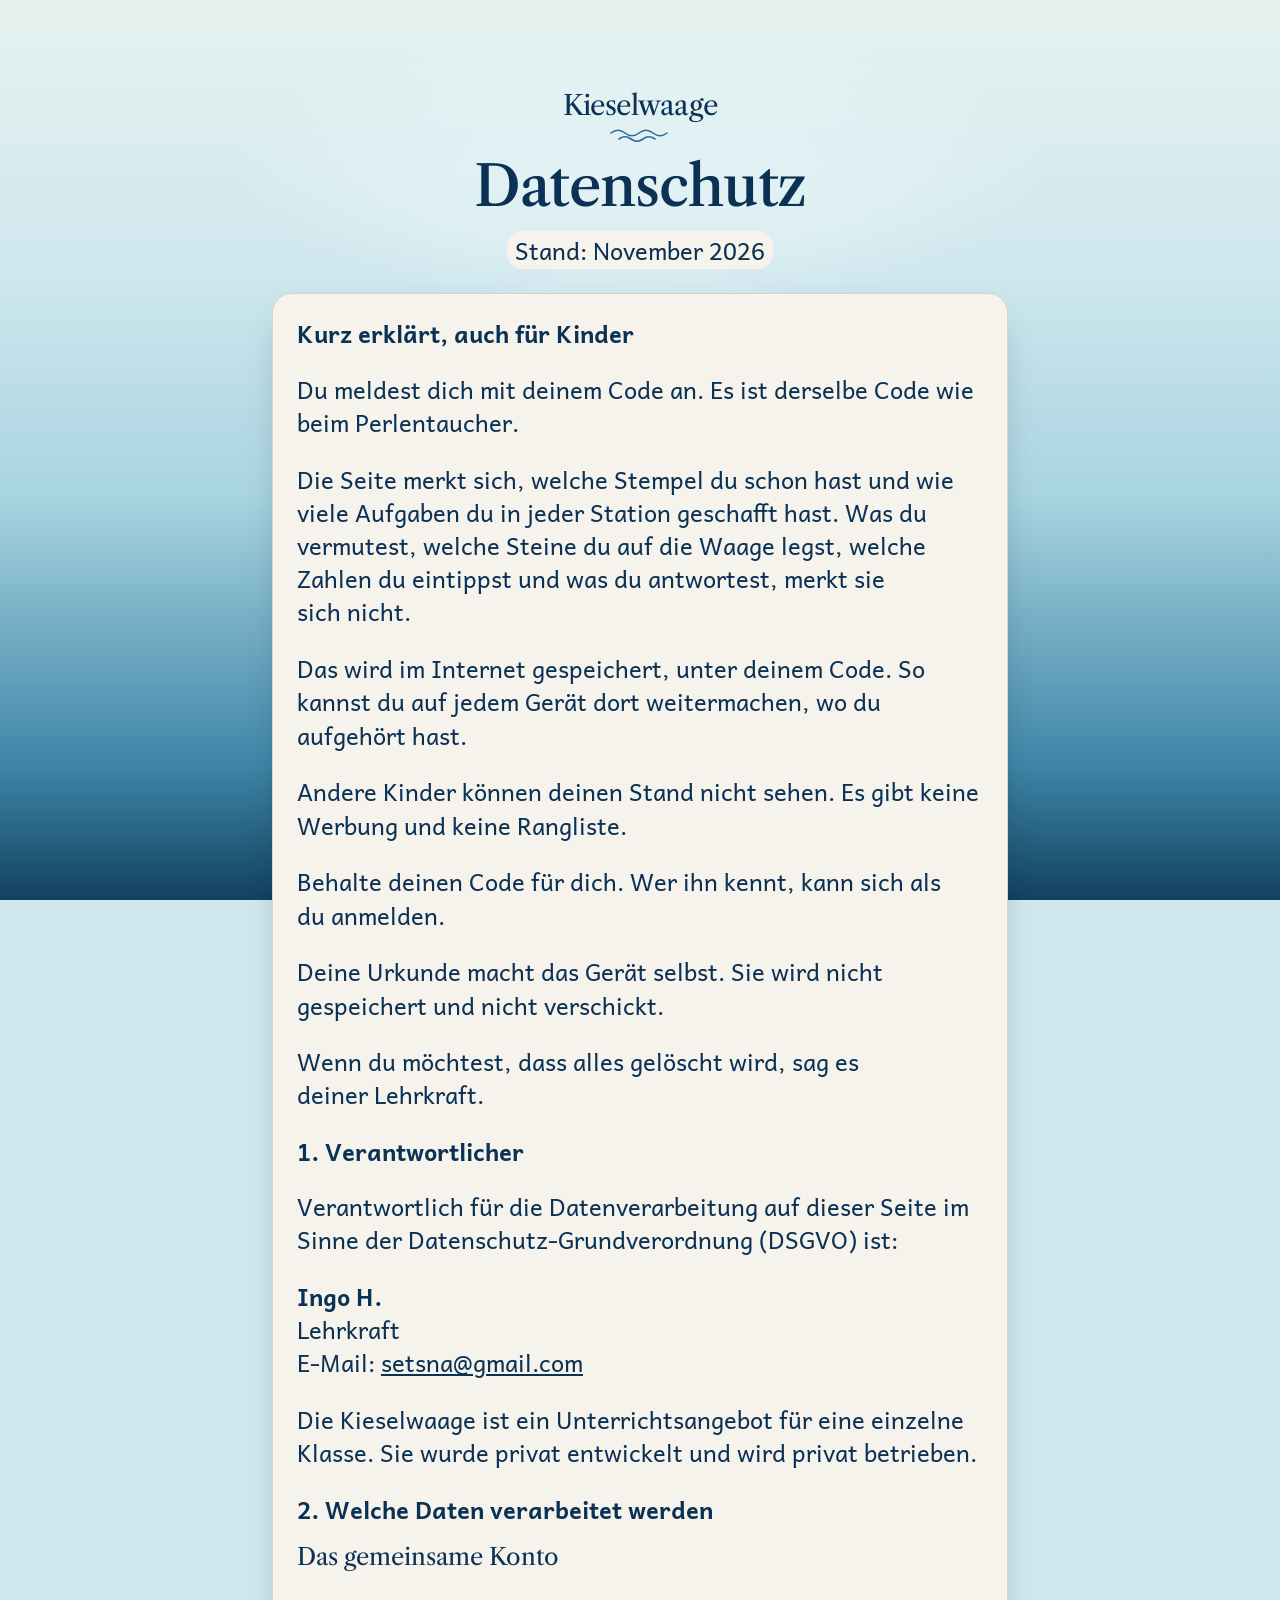
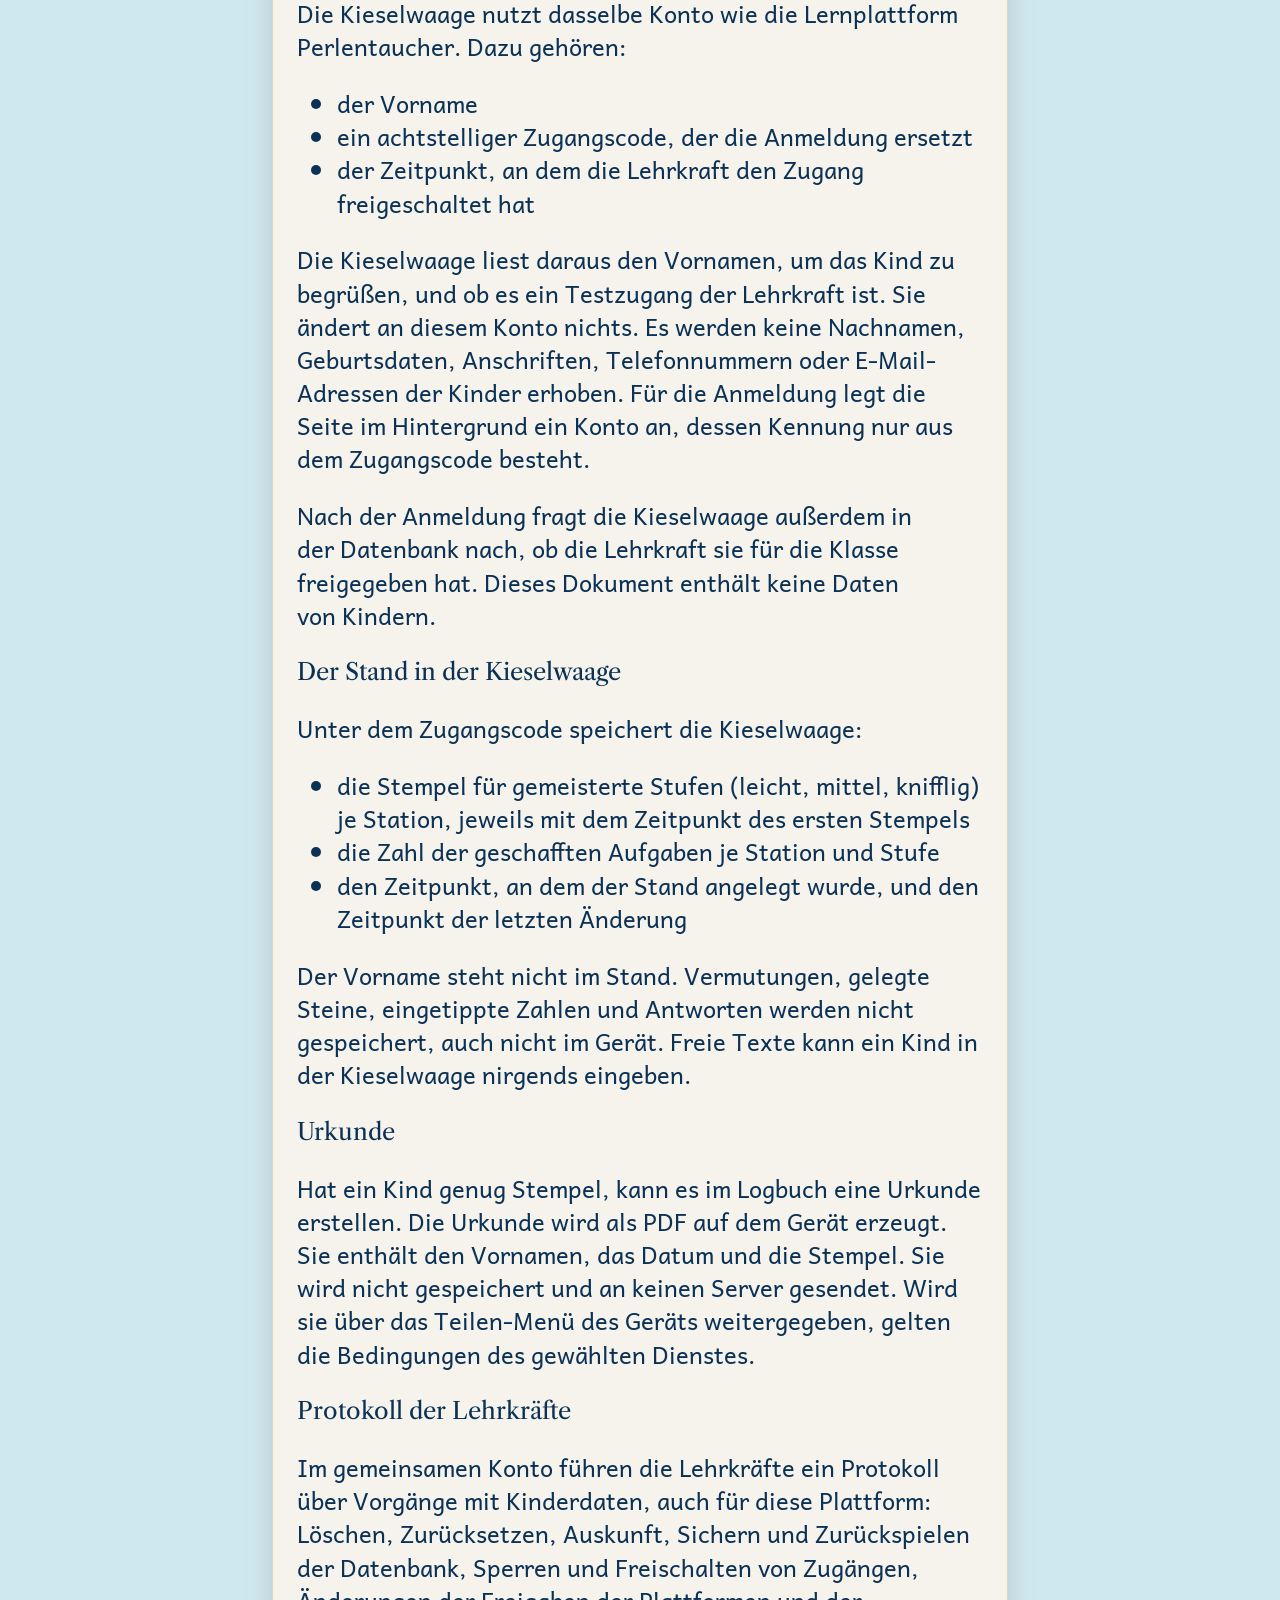
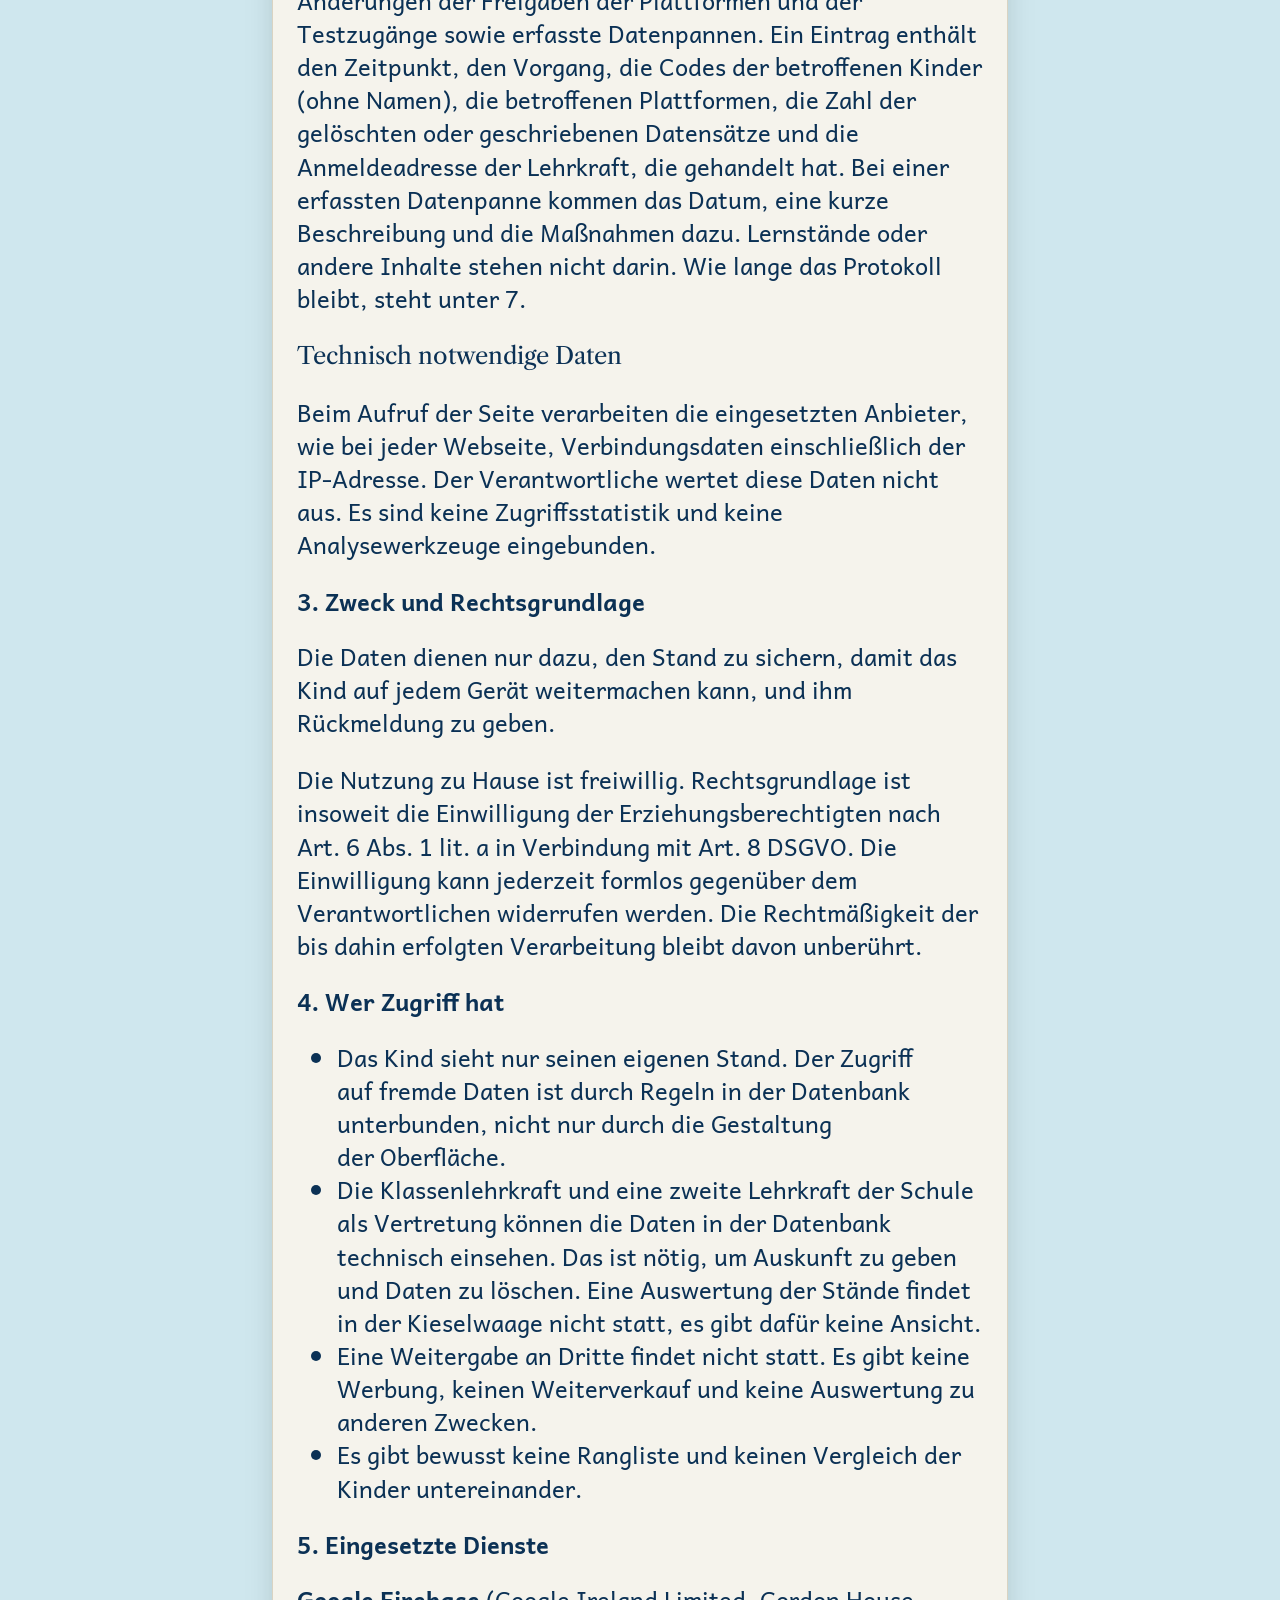
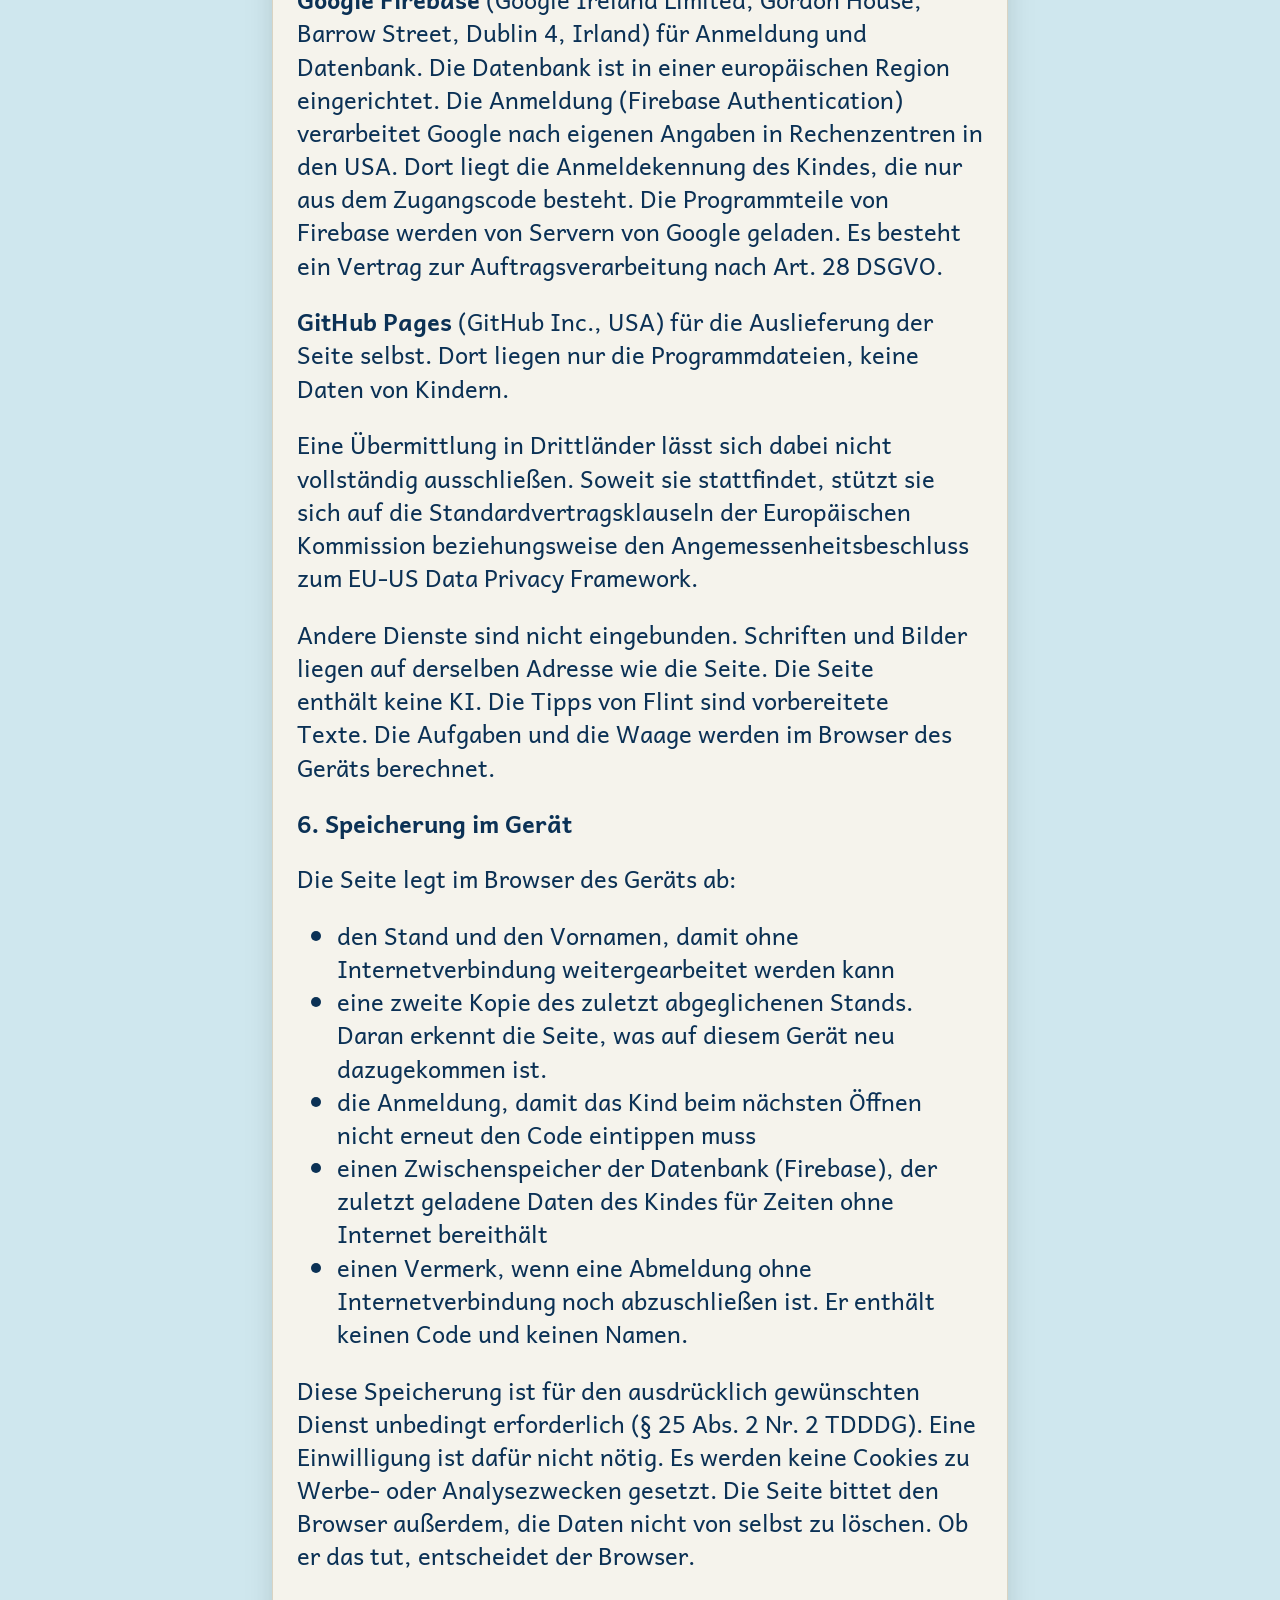
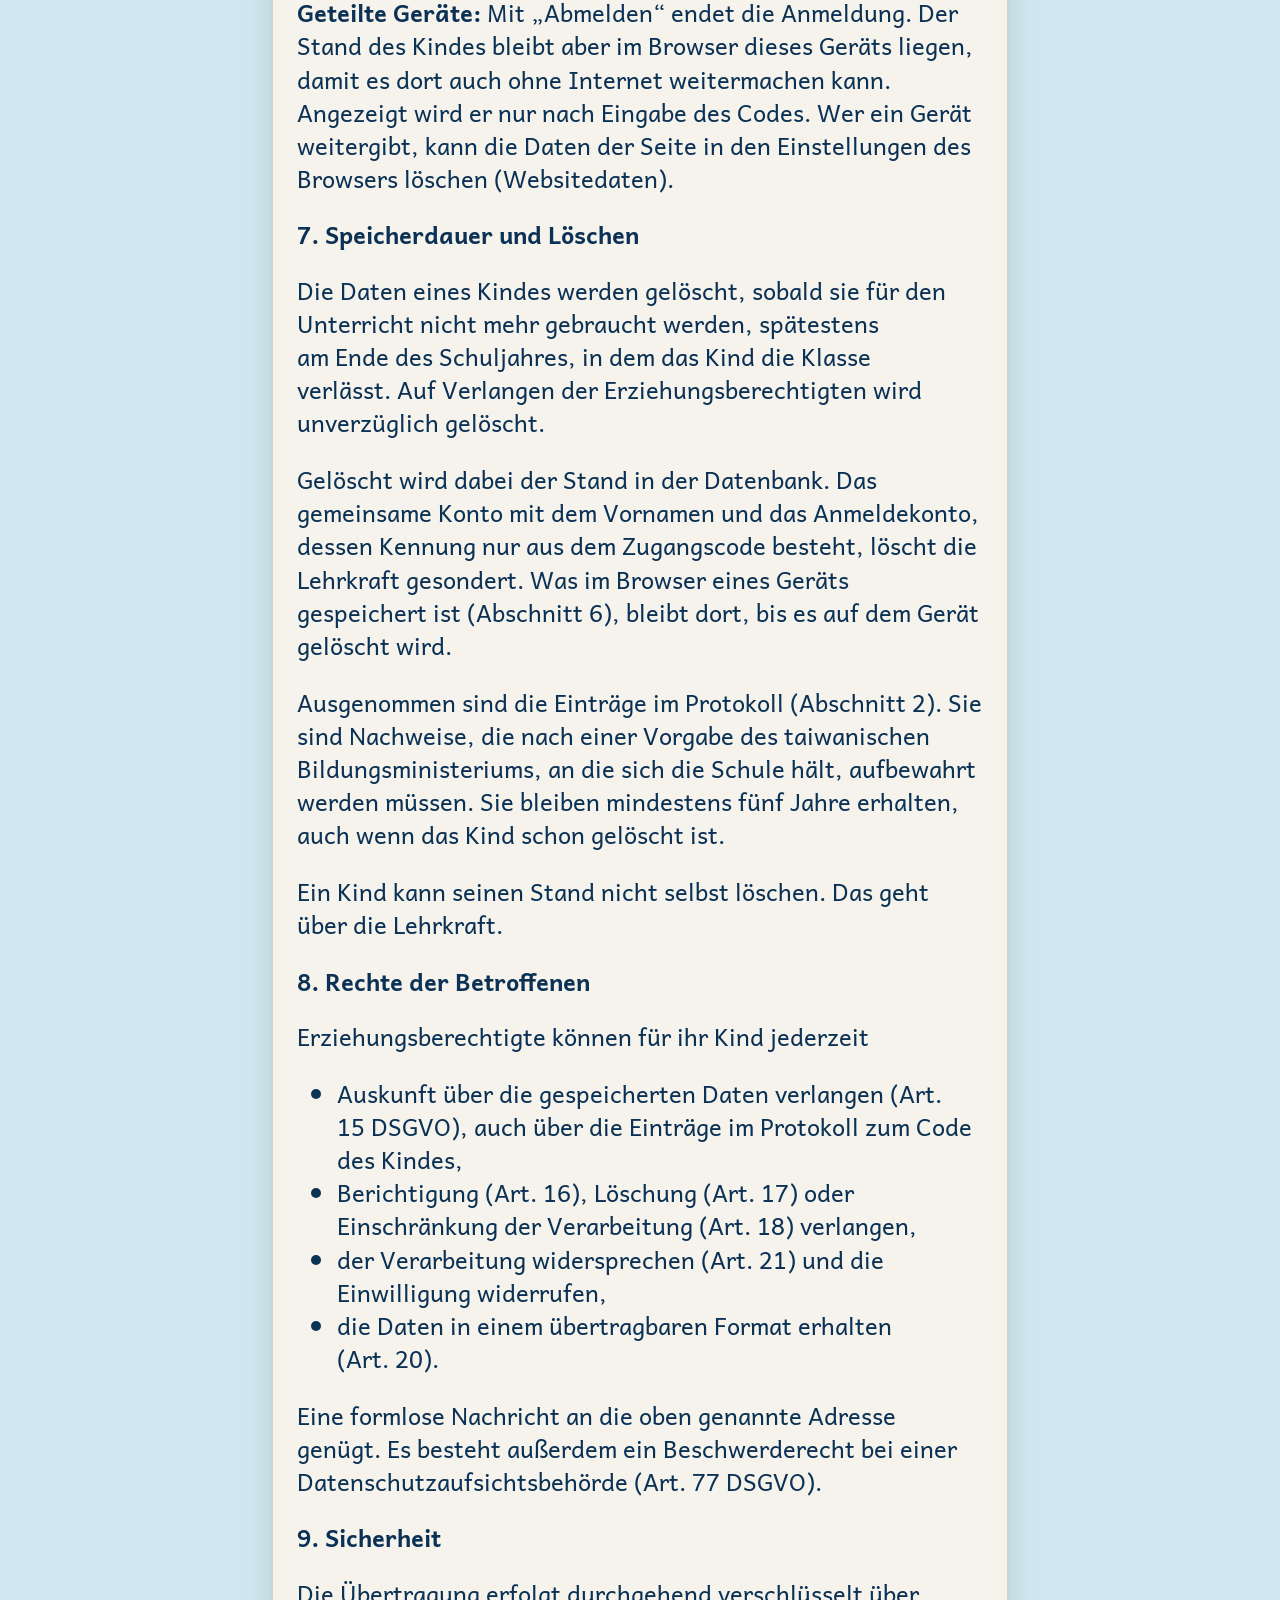
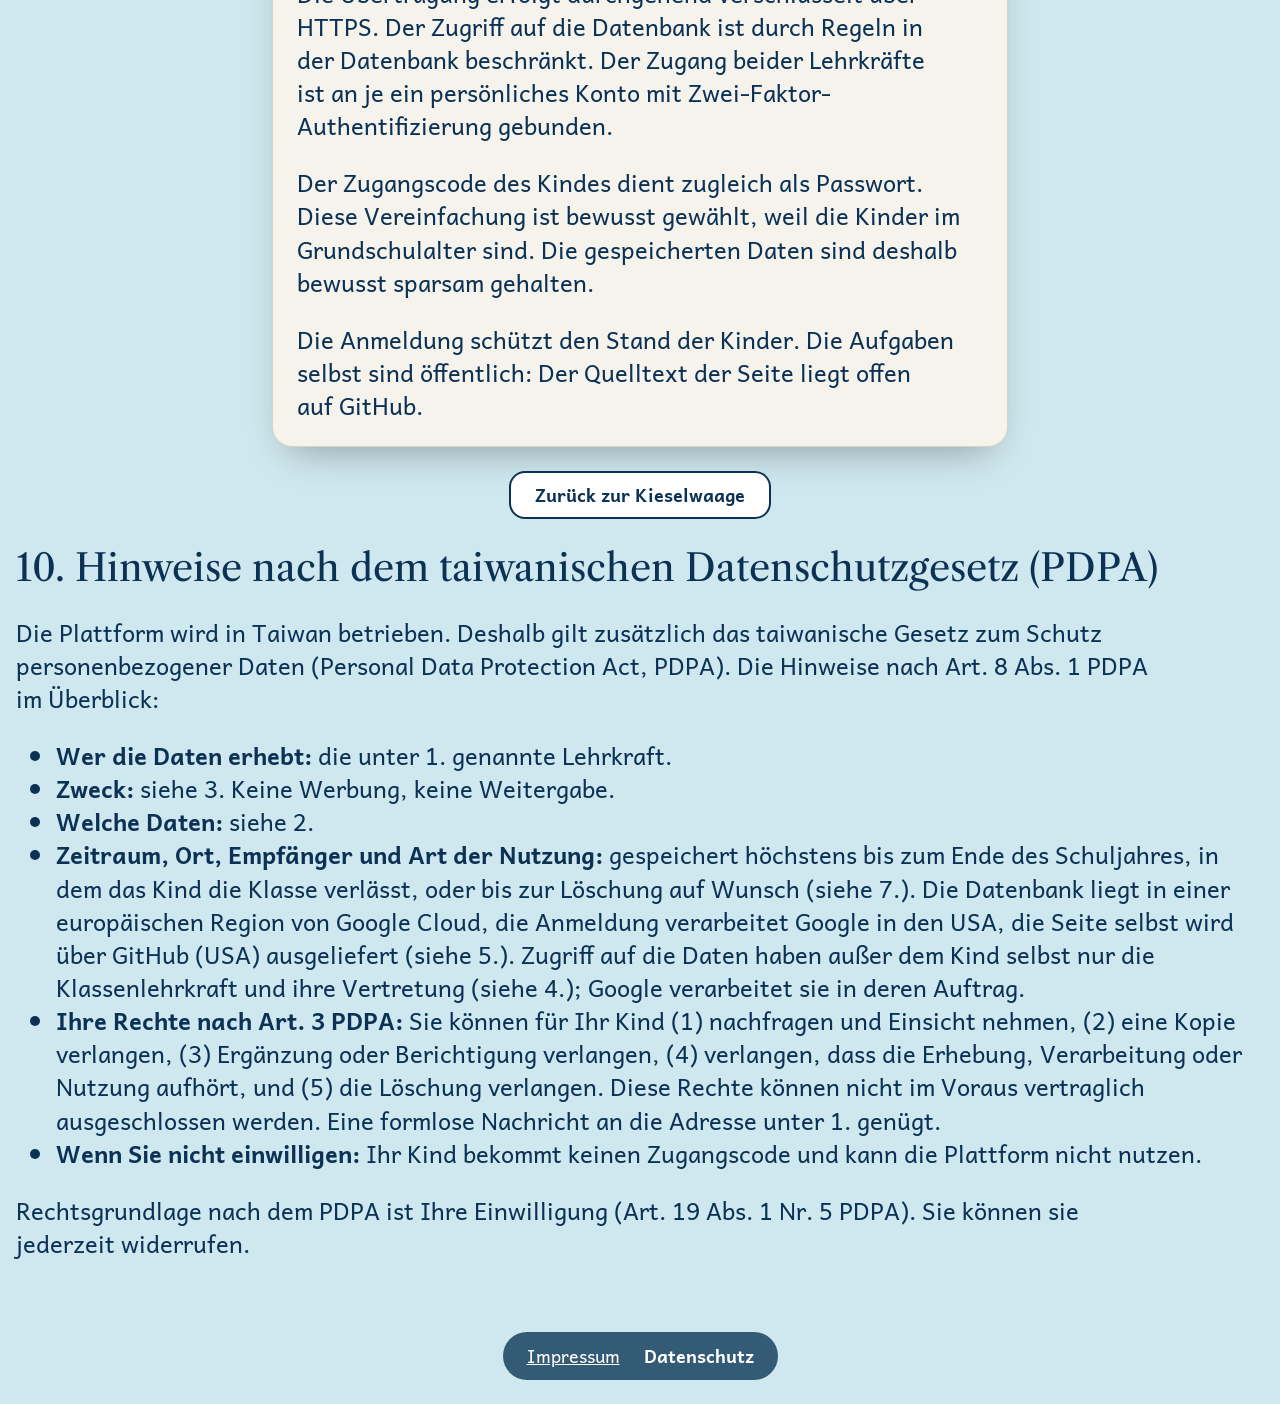
==== commit 74f236f8: "Datenschutz: Protokoll der Lehrkräfte und zweite Lehrkraft als Vertretung Co-Authored-By: Claude Opu" ====
--- a/datenschutz.html
+++ b/datenschutz.html
@@ -59,6 +59,9 @@
       <h3>Urkunde</h3>
       <p>Hat ein Kind genug Stempel, kann es im Logbuch eine Urkunde erstellen. Die Urkunde wird als PDF auf dem Gerät erzeugt. Sie enthält den Vornamen, das Datum und die Stempel. Sie wird nicht gespeichert und an keinen Server gesendet. Wird sie über das Teilen-Menü des Geräts weitergegeben, gelten die Bedingungen des gewählten Dienstes.</p>
 
+      <h3>Protokoll der Lehrkräfte</h3>
+      <p>Im gemeinsamen Konto führen die Lehrkräfte ein Protokoll über Vorgänge mit Kinderdaten, auch für diese Plattform: Löschen, Zurücksetzen, Auskunft, Sichern und Zurückspielen der Datenbank, Sperren und Freischalten von Zugängen, Änderungen der Freigaben der Plattformen und der Testzugänge sowie erfasste Datenpannen. Ein Eintrag enthält den Zeitpunkt, den Vorgang, die Codes der betroffenen Kinder (ohne Namen), die betroffenen Plattformen, die Zahl der gelöschten oder geschriebenen Datensätze und die Anmeldeadresse der Lehrkraft, die gehandelt hat. Bei einer erfassten Datenpanne kommen das Datum, eine kurze Beschreibung und die Maßnahmen dazu. Lernstände oder andere Inhalte stehen nicht darin. Wie lange das Protokoll bleibt, steht unter 7.</p>
+
       <h3>Technisch notwendige Daten</h3>
       <p>Beim Aufruf der Seite verarbeiten die eingesetzten Anbieter, wie bei jeder Webseite, Verbindungsdaten einschließlich der IP-Adresse. Der Verantwortliche wertet diese Daten nicht aus. Es sind keine Zugriffsstatistik und keine Analysewerkzeuge eingebunden.</p>
 
@@ -69,7 +72,7 @@
       <h2>4. Wer Zugriff hat</h2>
       <ul>
         <li>Das Kind sieht nur seinen eigenen Stand. Der Zugriff auf fremde Daten ist durch Regeln in der Datenbank unterbunden, nicht nur durch die Gestaltung der Oberfläche.</li>
-        <li>Die Lehrkraft kann die Daten in der Datenbank technisch einsehen. Das ist nötig, um Auskunft zu geben und Daten zu löschen. Eine Auswertung der Stände findet in der Kieselwaage nicht statt, es gibt dafür keine Ansicht.</li>
+        <li>Die Klassenlehrkraft und eine zweite Lehrkraft der Schule als Vertretung können die Daten in der Datenbank technisch einsehen. Das ist nötig, um Auskunft zu geben und Daten zu löschen. Eine Auswertung der Stände findet in der Kieselwaage nicht statt, es gibt dafür keine Ansicht.</li>
         <li>Eine Weitergabe an Dritte findet nicht statt. Es gibt keine Werbung, keinen Weiterverkauf und keine Auswertung zu anderen Zwecken.</li>
         <li>Es gibt bewusst keine Rangliste und keinen Vergleich der Kinder untereinander.</li>
       </ul>
@@ -95,12 +98,13 @@
       <h2>7. Speicherdauer und Löschen</h2>
       <p>Die Daten eines Kindes werden gelöscht, sobald sie für den Unterricht nicht mehr gebraucht werden, spätestens am Ende des Schuljahres, in dem das Kind die Klasse verlässt. Auf Verlangen der Erziehungsberechtigten wird unverzüglich gelöscht.</p>
       <p>Gelöscht wird dabei der Stand in der Datenbank. Das gemeinsame Konto mit dem Vornamen und das Anmeldekonto, dessen Kennung nur aus dem Zugangscode besteht, löscht die Lehrkraft gesondert. Was im Browser eines Geräts gespeichert ist (Abschnitt 6), bleibt dort, bis es auf dem Gerät gelöscht wird.</p>
+      <p>Ausgenommen sind die Einträge im Protokoll (Abschnitt 2). Sie sind Nachweise, die nach einer Vorgabe des taiwanischen Bildungsministeriums, an die sich die Schule hält, aufbewahrt werden müssen. Sie bleiben mindestens fünf Jahre erhalten, auch wenn das Kind schon gelöscht ist.</p>
       <p>Ein Kind kann seinen Stand nicht selbst löschen. Das geht über die Lehrkraft.</p>
 
       <h2>8. Rechte der Betroffenen</h2>
       <p>Erziehungsberechtigte können für ihr Kind jederzeit</p>
       <ul>
-        <li>Auskunft über die gespeicherten Daten verlangen (Art. 15 DSGVO),</li>
+        <li>Auskunft über die gespeicherten Daten verlangen (Art. 15 DSGVO), auch über die Einträge im Protokoll zum Code des Kindes,</li>
         <li>Berichtigung (Art. 16), Löschung (Art. 17) oder Einschränkung der Verarbeitung (Art. 18) verlangen,</li>
         <li>der Verarbeitung widersprechen (Art. 21) und die Einwilligung widerrufen,</li>
         <li>die Daten in einem übertragbaren Format erhalten (Art. 20).</li>
@@ -108,7 +112,7 @@
       <p>Eine formlose Nachricht an die oben genannte Adresse genügt. Es besteht außerdem ein Beschwerderecht bei einer Datenschutzaufsichtsbehörde (Art. 77 DSGVO).</p>
 
       <h2>9. Sicherheit</h2>
-      <p>Die Übertragung erfolgt durchgehend verschlüsselt über HTTPS. Der Zugriff auf die Datenbank ist durch Regeln in der Datenbank beschränkt. Der Zugang der Lehrkraft ist an ein persönliches Konto mit Zwei-Faktor-Authentifizierung gebunden.</p>
+      <p>Die Übertragung erfolgt durchgehend verschlüsselt über HTTPS. Der Zugriff auf die Datenbank ist durch Regeln in der Datenbank beschränkt. Der Zugang beider Lehrkräfte ist an je ein persönliches Konto mit Zwei-Faktor-Authentifizierung gebunden.</p>
       <p>Der Zugangscode des Kindes dient zugleich als Passwort. Diese Vereinfachung ist bewusst gewählt, weil die Kinder im Grundschulalter sind. Die gespeicherten Daten sind deshalb bewusst sparsam gehalten.</p>
       <p>Die Anmeldung schützt den Stand der Kinder. Die Aufgaben selbst sind öffentlich: Der Quelltext der Seite liegt offen auf GitHub.</p>
     </section>
@@ -128,8 +132,8 @@
           verlässt, oder bis zur Löschung auf Wunsch (siehe 7.). Die Datenbank
           liegt in einer europäischen Region von Google Cloud, die Anmeldung
           verarbeitet Google in den USA, die Seite selbst wird über GitHub (USA)
-          ausgeliefert (siehe 5.). Zugriff auf die Daten hat außer dem Kind
-          selbst nur die Lehrkraft (siehe 4.); Google verarbeitet sie in ihrem Auftrag.</li>
+          ausgeliefert (siehe 5.). Zugriff auf die Daten haben außer dem Kind
+          selbst nur die Klassenlehrkraft und ihre Vertretung (siehe 4.); Google verarbeitet sie in deren Auftrag.</li>
         <li><b>Ihre Rechte nach Art. 3 PDPA:</b> Sie können für Ihr Kind
           (1) nachfragen und Einsicht nehmen, (2) eine Kopie verlangen,
           (3) Ergänzung oder Berichtigung verlangen, (4) verlangen, dass die
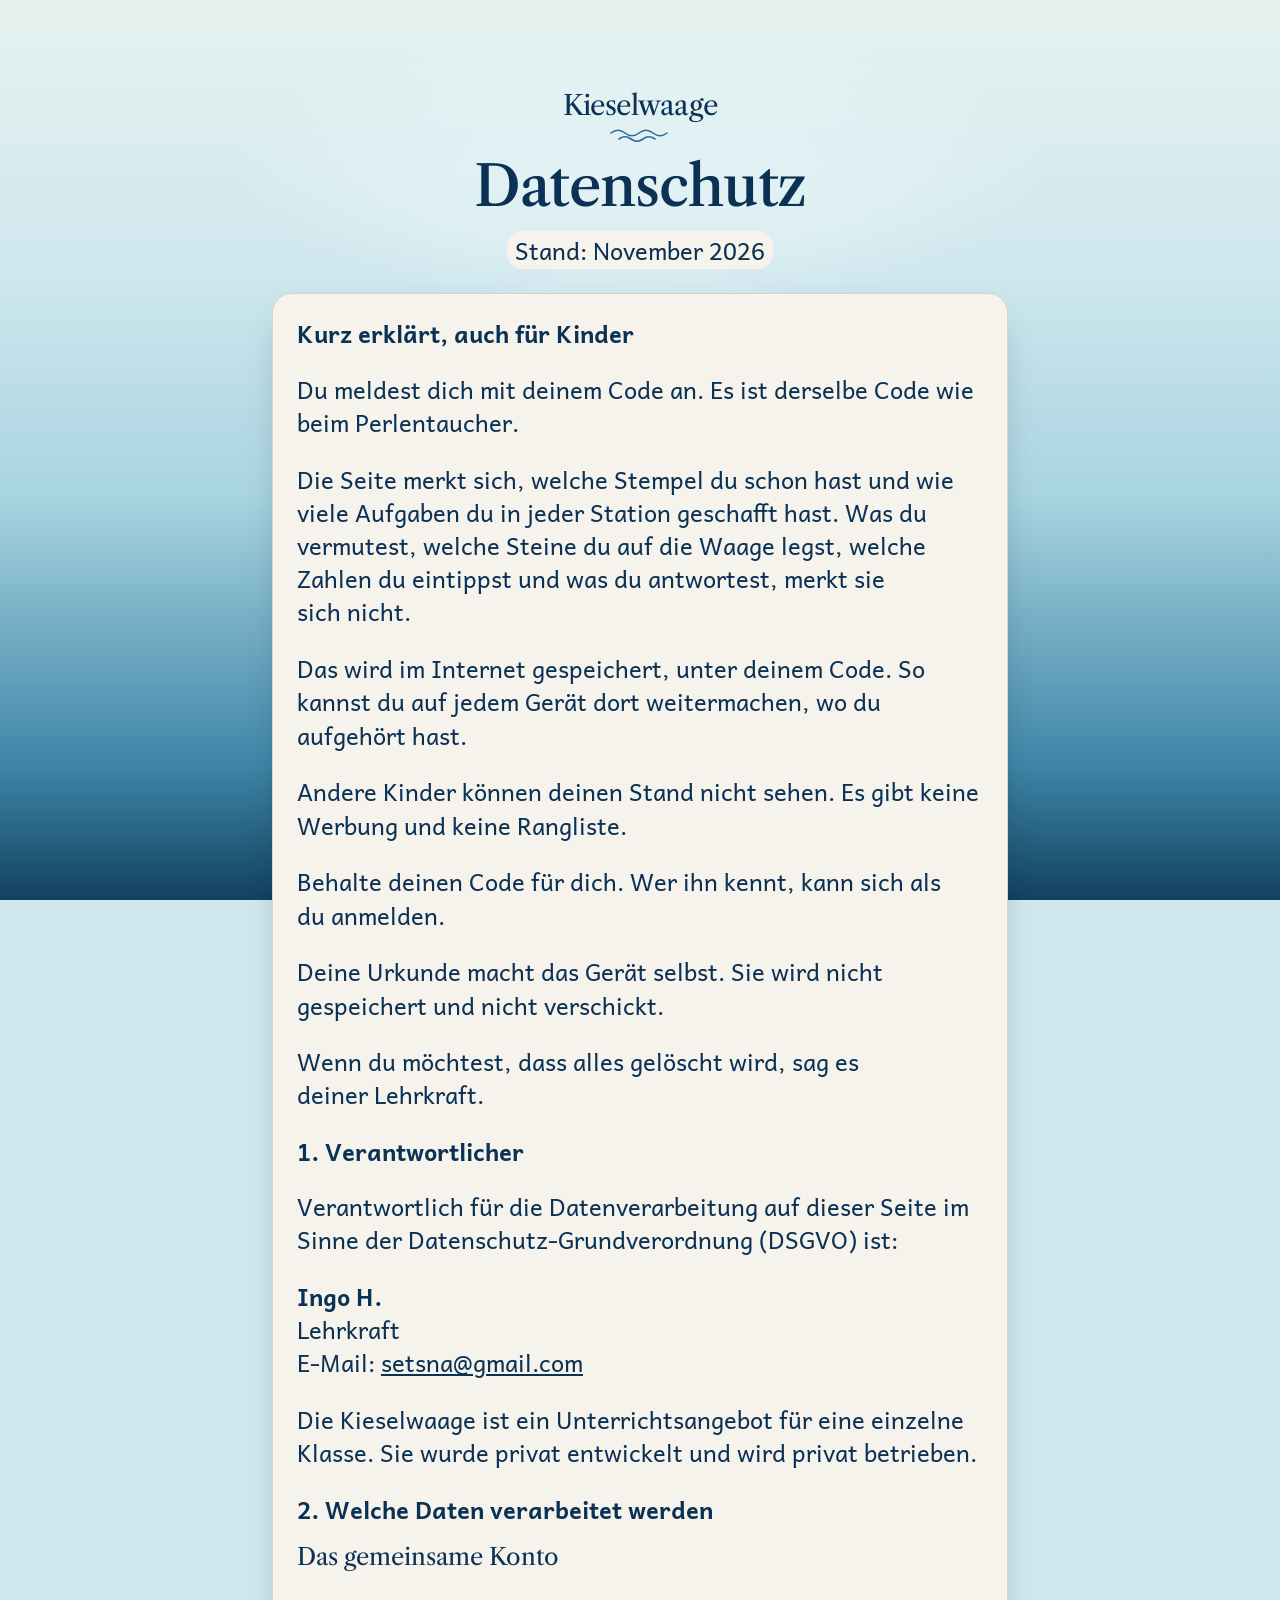
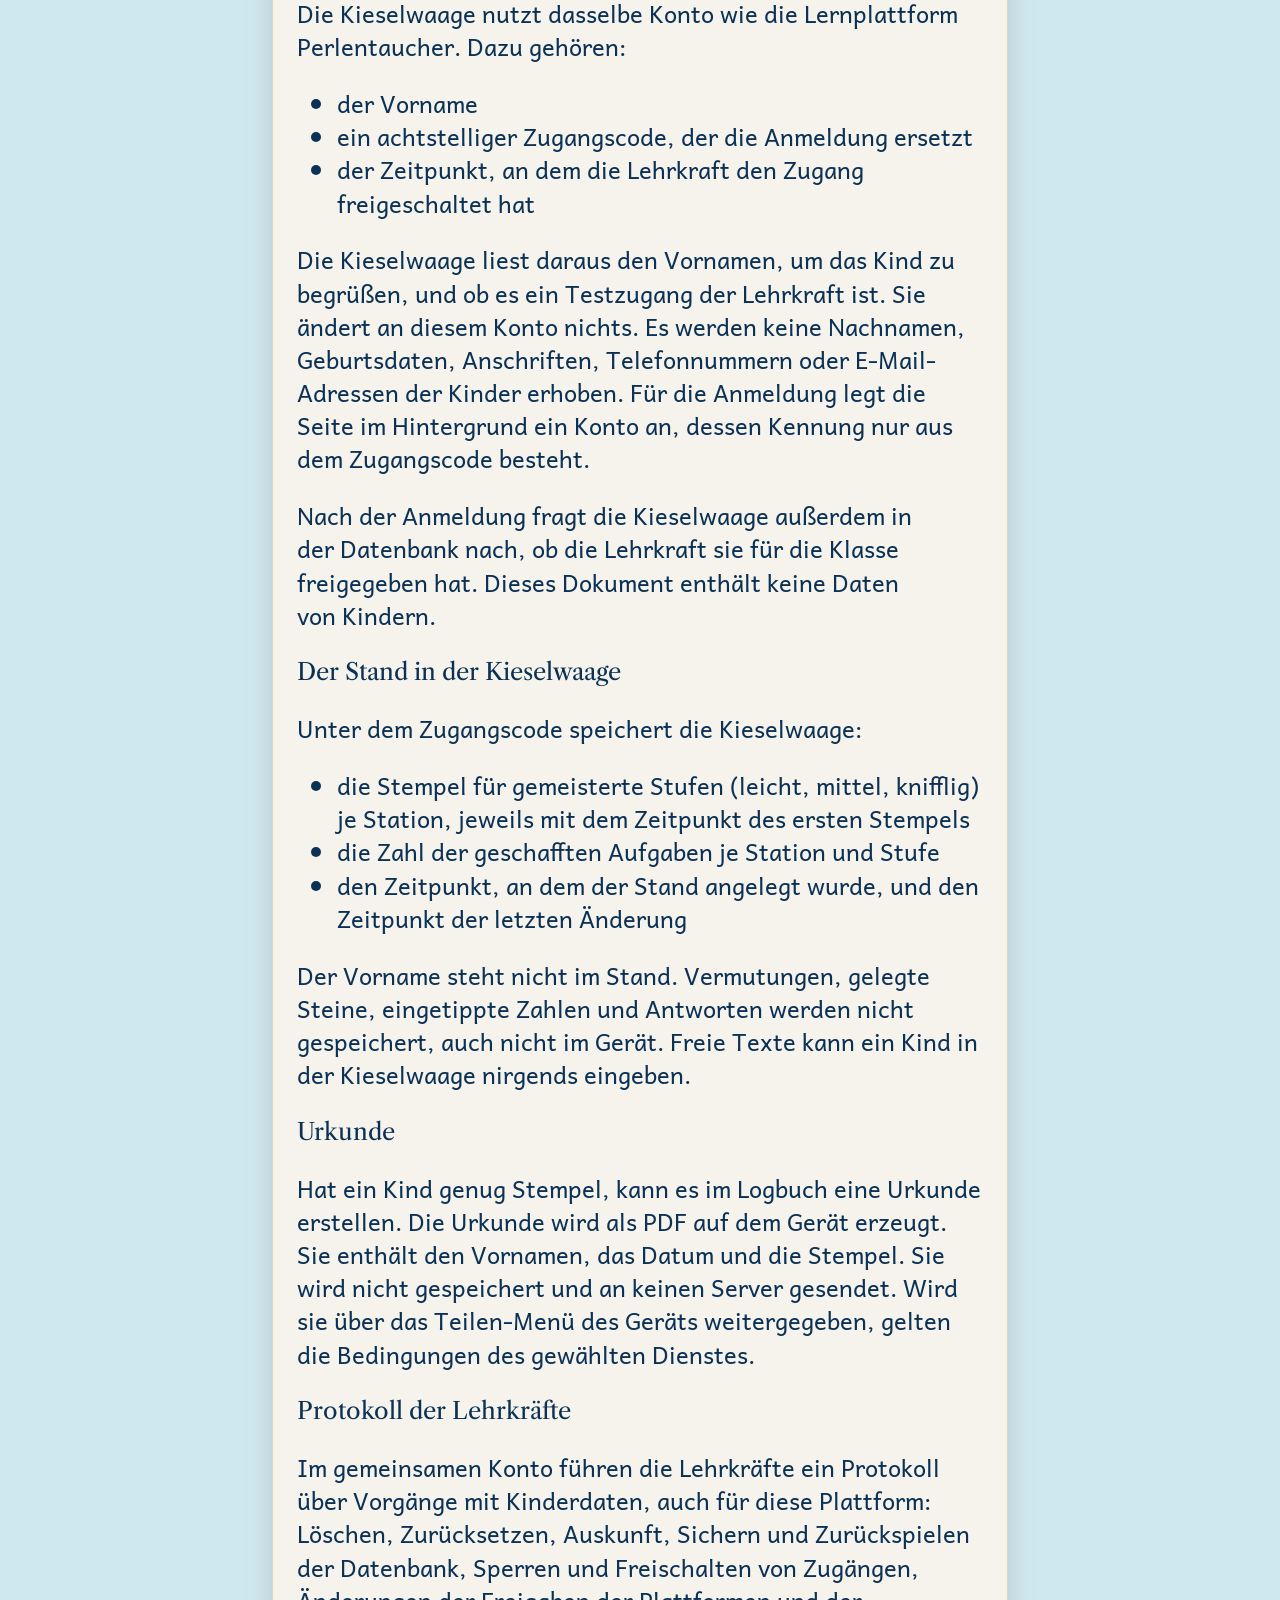
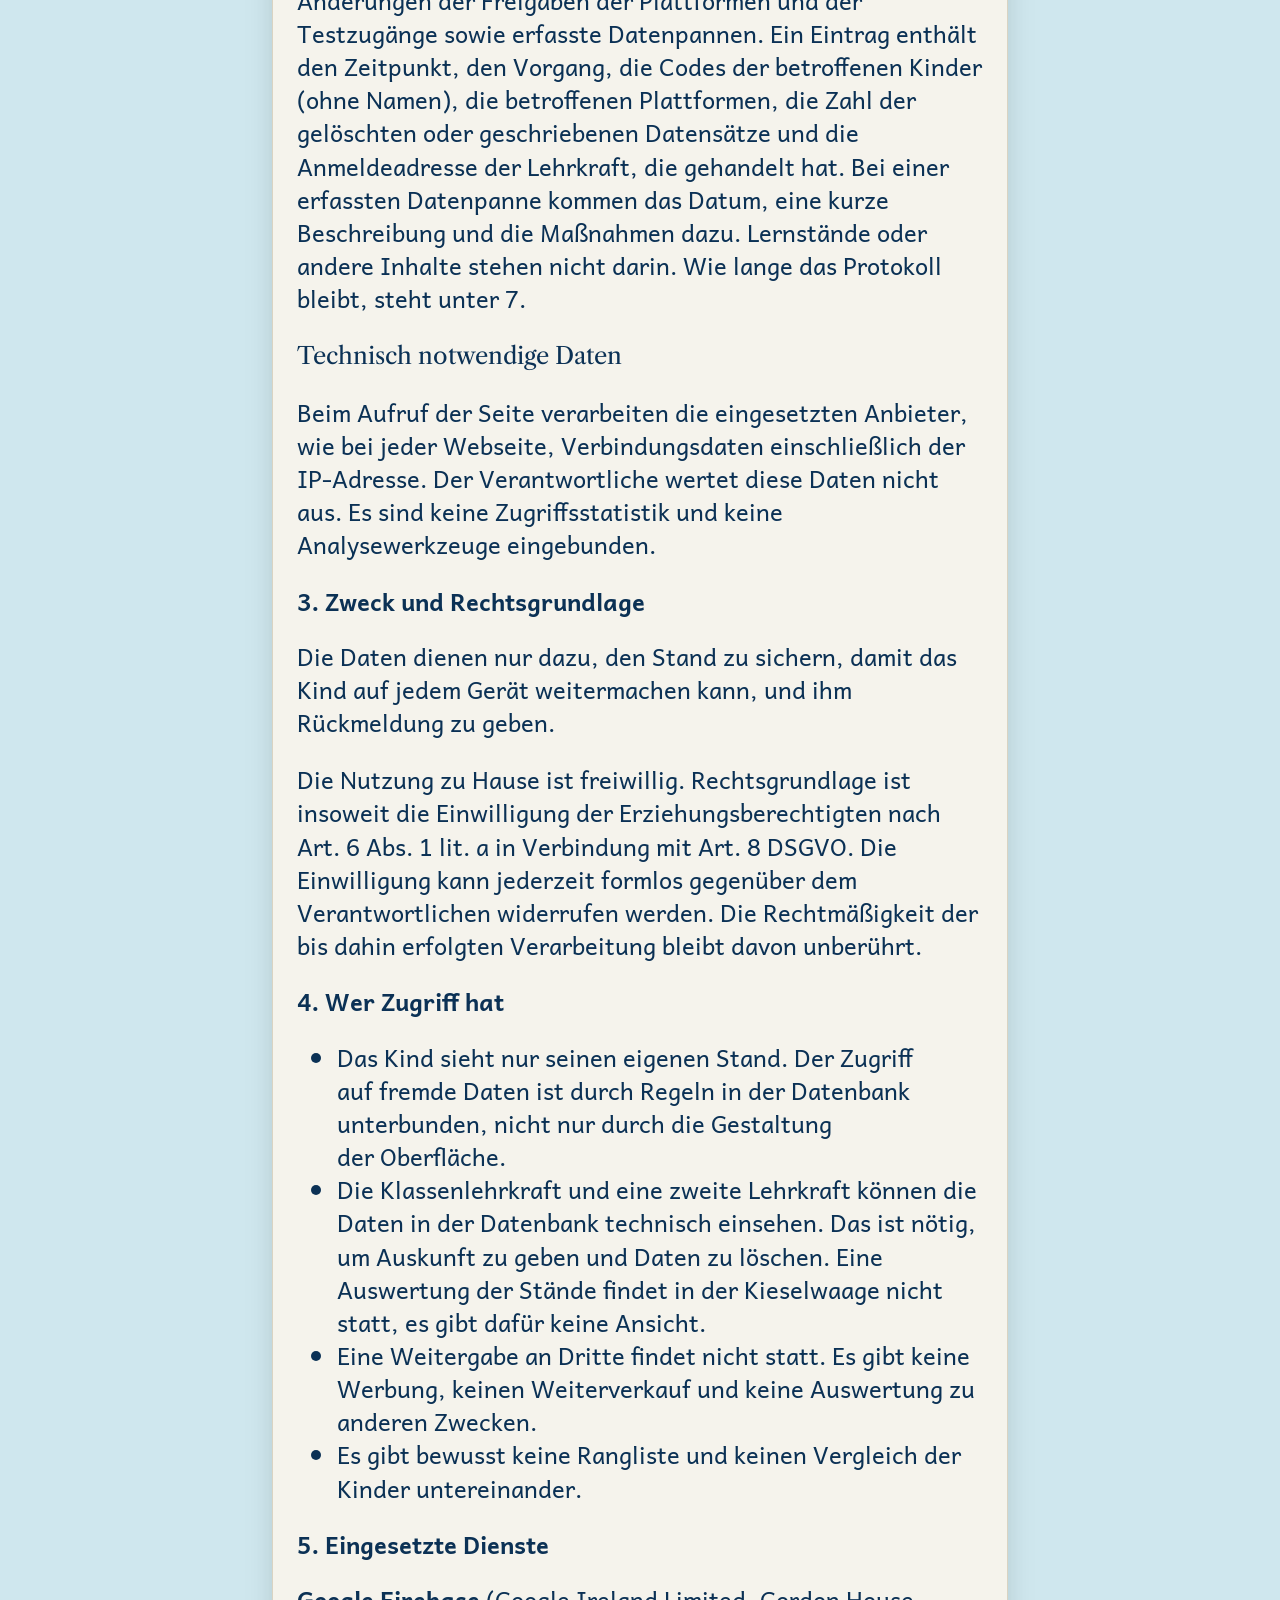
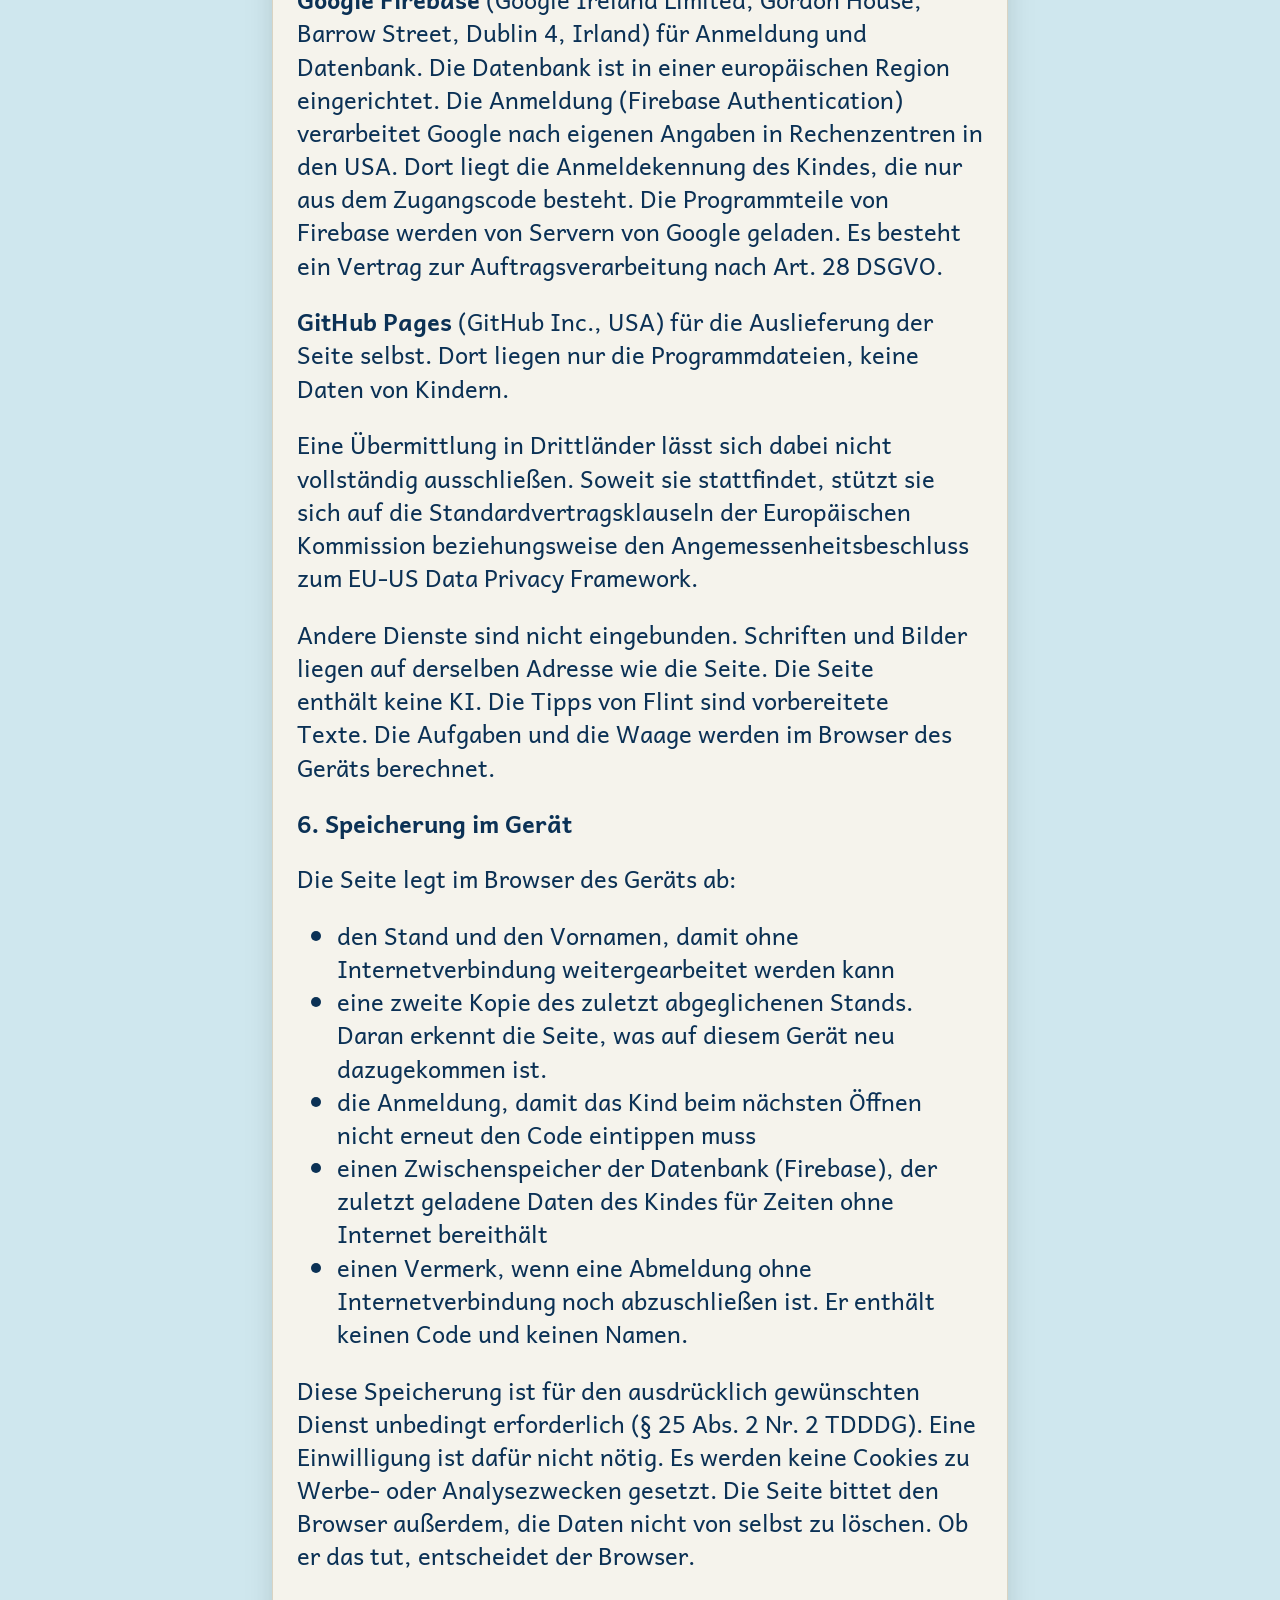
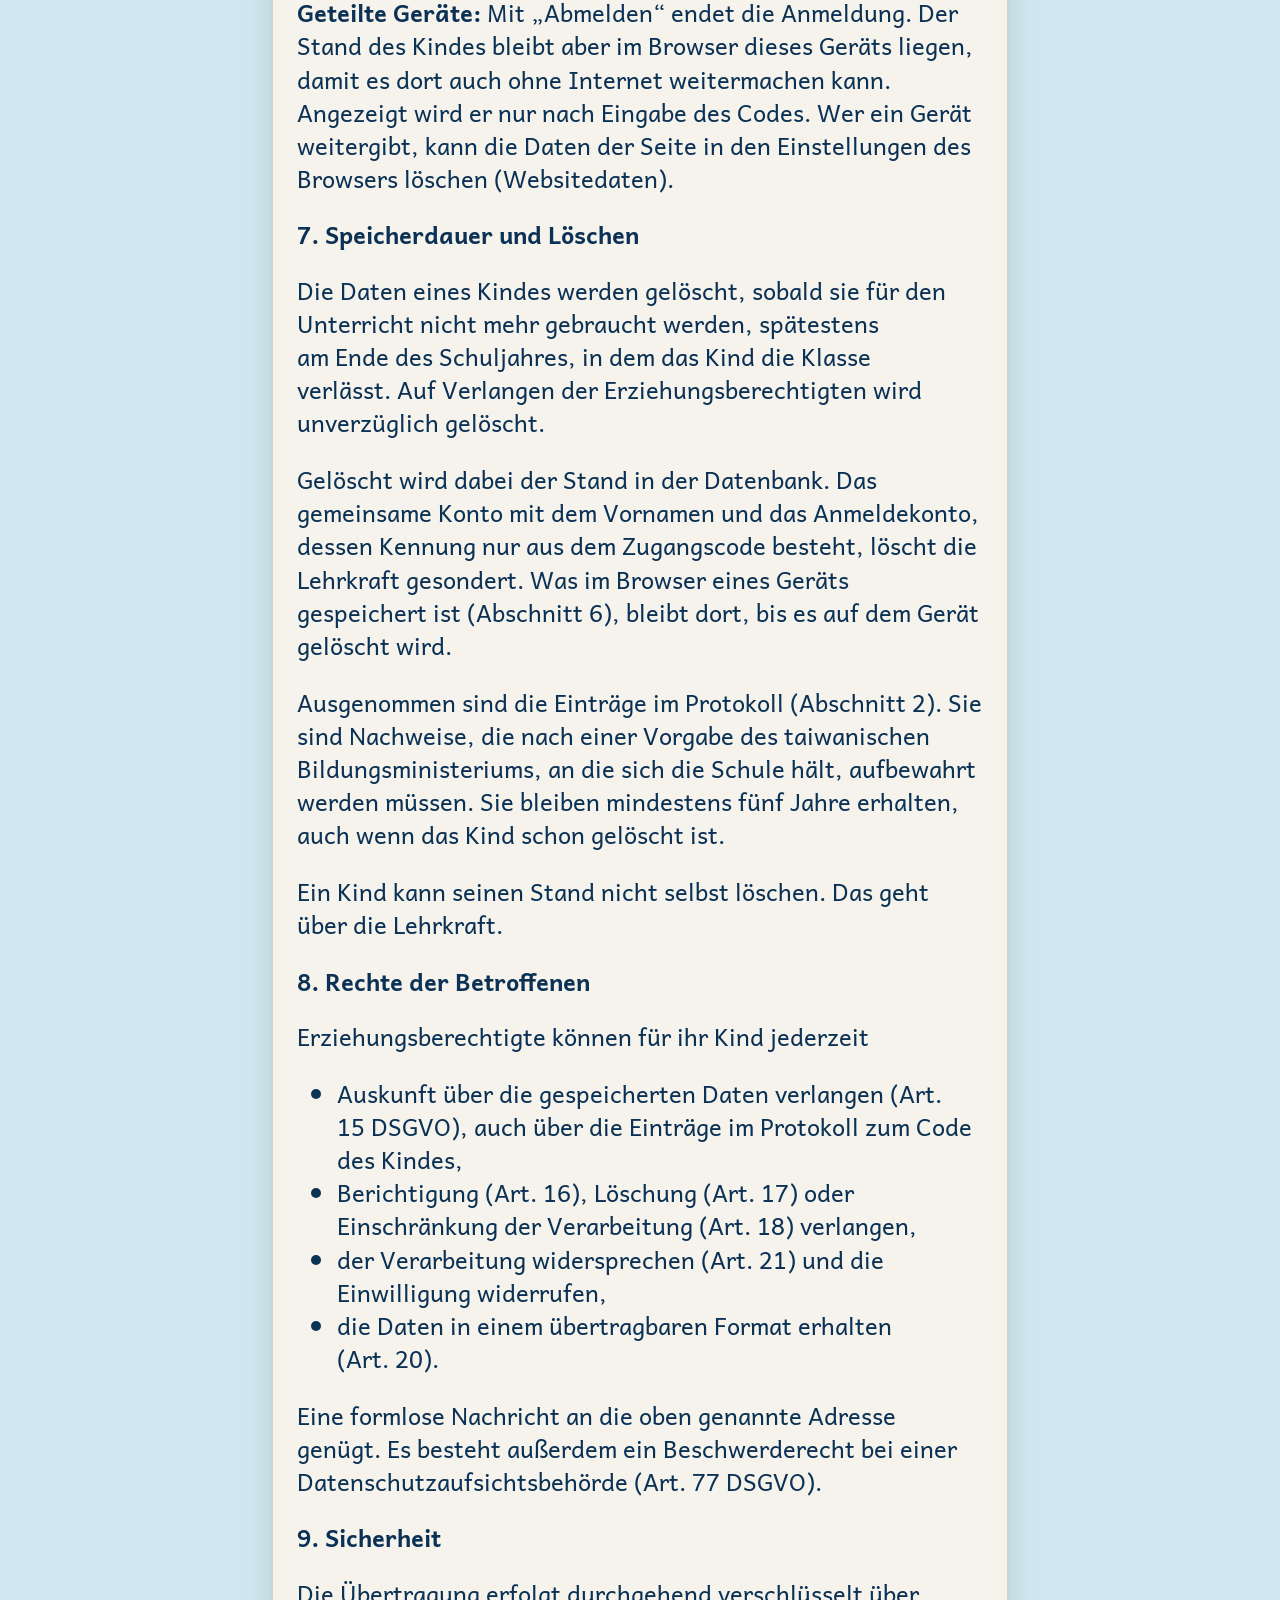
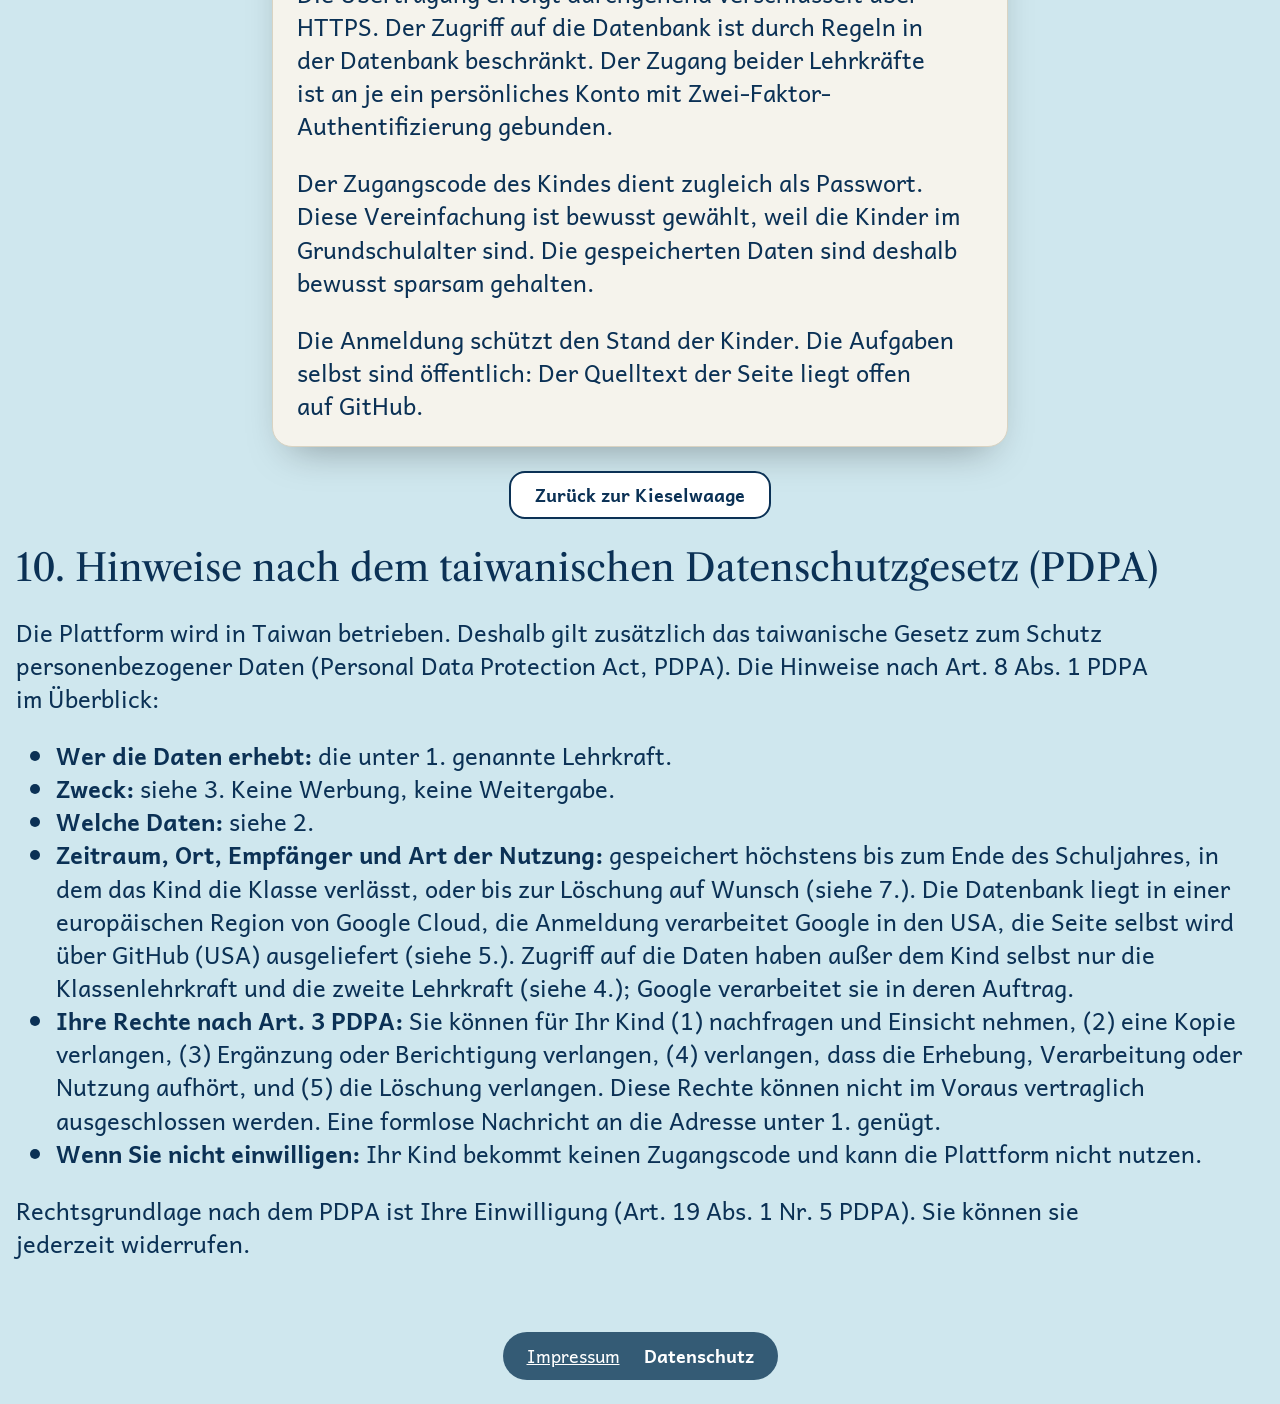
==== commit 4998b8c9: "Datenschutz: nur „zweite Lehrkraft“ statt „Vertretung“ Co-Authored-By: Claude Opus 5.5 <noreply@anth" ====
--- a/datenschutz.html
+++ b/datenschutz.html
@@ -72,7 +72,7 @@
       <h2>4. Wer Zugriff hat</h2>
       <ul>
         <li>Das Kind sieht nur seinen eigenen Stand. Der Zugriff auf fremde Daten ist durch Regeln in der Datenbank unterbunden, nicht nur durch die Gestaltung der Oberfläche.</li>
-        <li>Die Klassenlehrkraft und eine zweite Lehrkraft der Schule als Vertretung können die Daten in der Datenbank technisch einsehen. Das ist nötig, um Auskunft zu geben und Daten zu löschen. Eine Auswertung der Stände findet in der Kieselwaage nicht statt, es gibt dafür keine Ansicht.</li>
+        <li>Die Klassenlehrkraft und eine zweite Lehrkraft können die Daten in der Datenbank technisch einsehen. Das ist nötig, um Auskunft zu geben und Daten zu löschen. Eine Auswertung der Stände findet in der Kieselwaage nicht statt, es gibt dafür keine Ansicht.</li>
         <li>Eine Weitergabe an Dritte findet nicht statt. Es gibt keine Werbung, keinen Weiterverkauf und keine Auswertung zu anderen Zwecken.</li>
         <li>Es gibt bewusst keine Rangliste und keinen Vergleich der Kinder untereinander.</li>
       </ul>
@@ -133,7 +133,7 @@
           liegt in einer europäischen Region von Google Cloud, die Anmeldung
           verarbeitet Google in den USA, die Seite selbst wird über GitHub (USA)
           ausgeliefert (siehe 5.). Zugriff auf die Daten haben außer dem Kind
-          selbst nur die Klassenlehrkraft und ihre Vertretung (siehe 4.); Google verarbeitet sie in deren Auftrag.</li>
+          selbst nur die Klassenlehrkraft und die zweite Lehrkraft (siehe 4.); Google verarbeitet sie in deren Auftrag.</li>
         <li><b>Ihre Rechte nach Art. 3 PDPA:</b> Sie können für Ihr Kind
           (1) nachfragen und Einsicht nehmen, (2) eine Kopie verlangen,
           (3) Ergänzung oder Berichtigung verlangen, (4) verlangen, dass die
